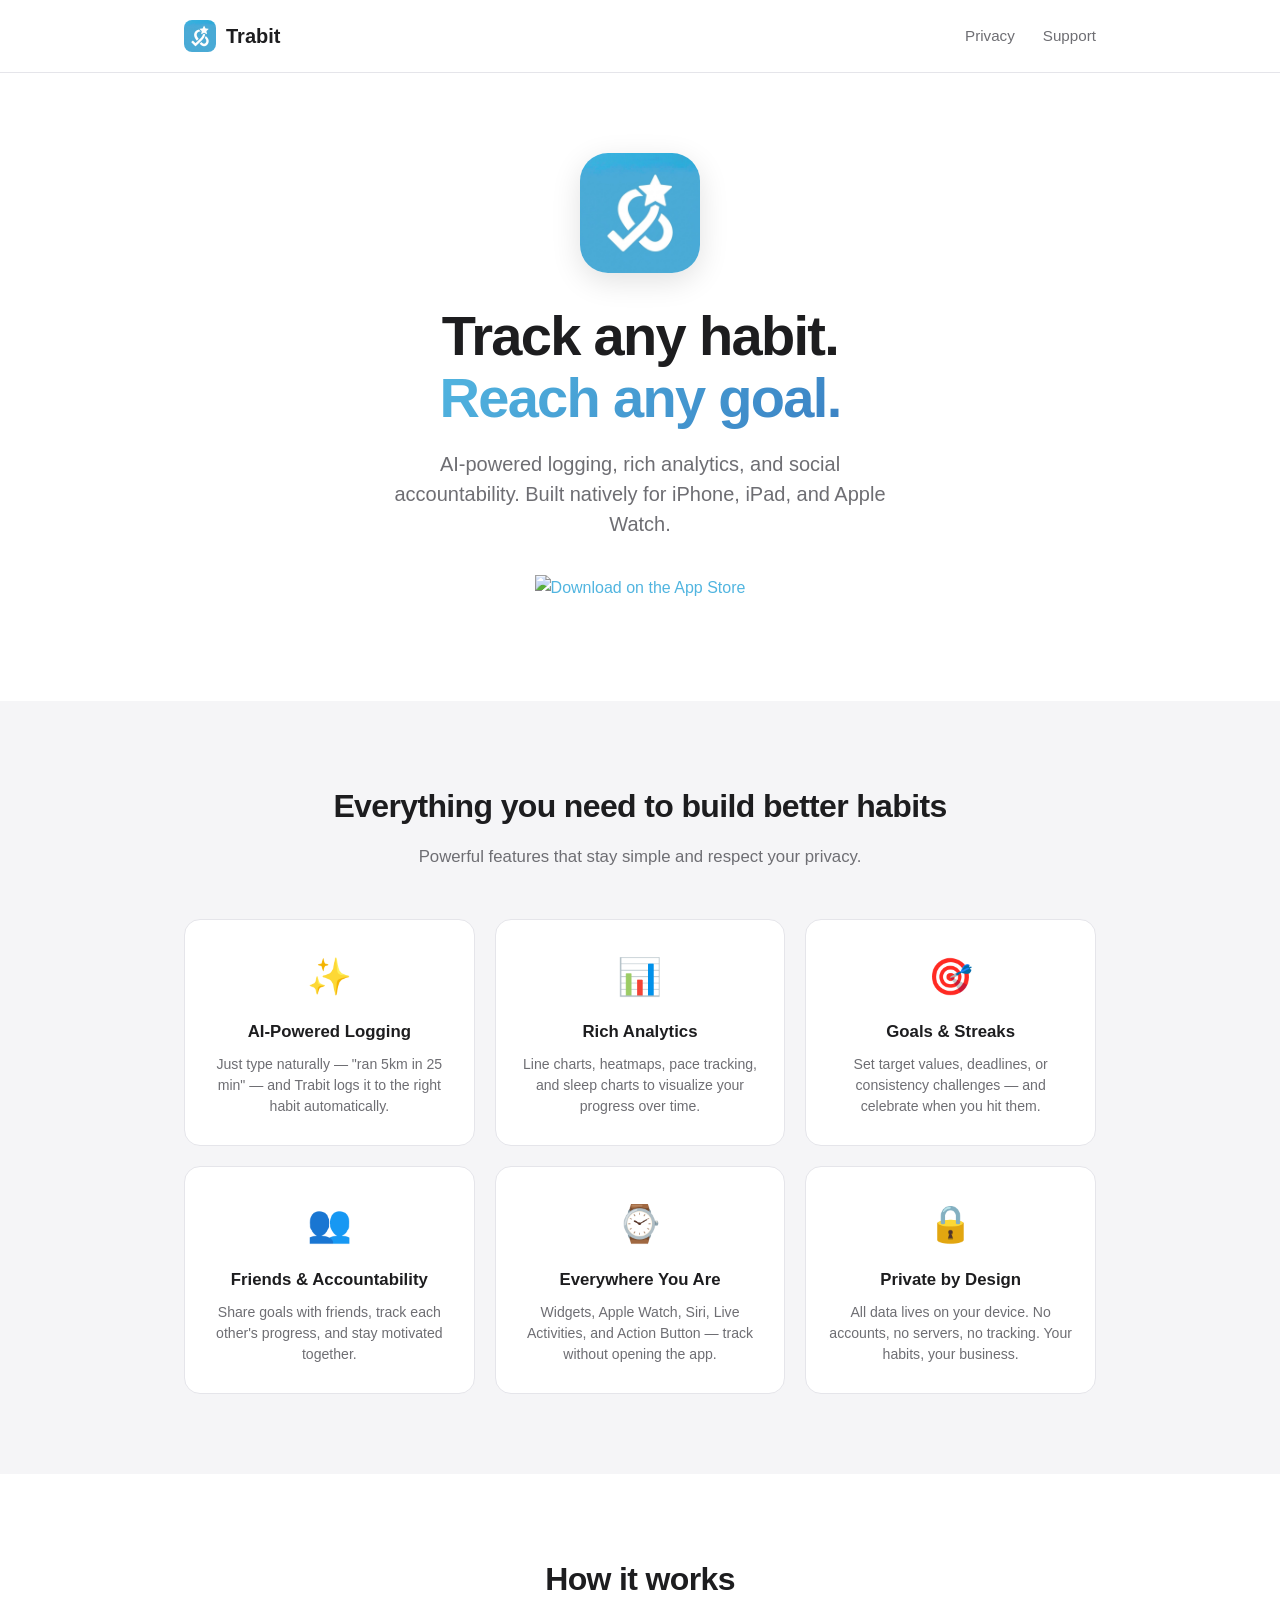
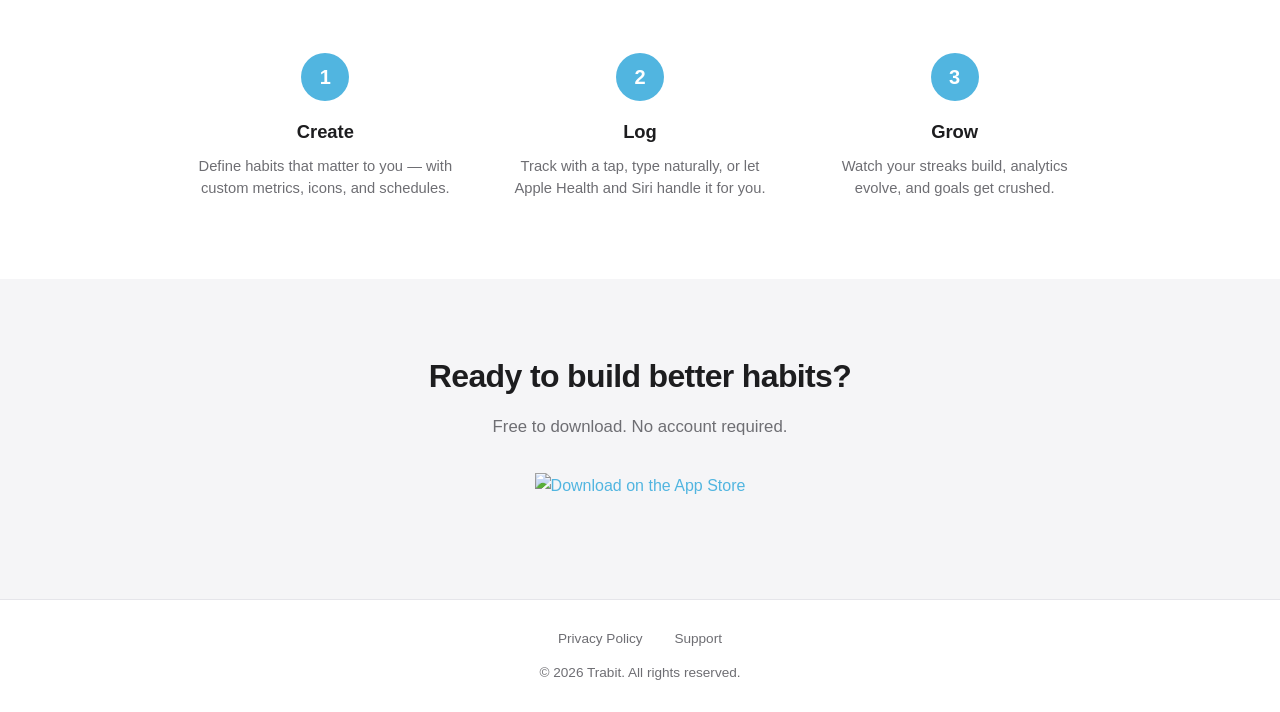
==== index.html @ 994a60b4 "finishing touches" ====
<!DOCTYPE html>
<html lang="en">
<head>
    <meta charset="UTF-8">
    <meta name="viewport" content="width=device-width, initial-scale=1.0">
    <title>Trabit — Track Any Habit. Reach Any Goal.</title>
    <meta name="description" content="Trabit is a privacy-first habit tracker for iOS. AI-powered logging, rich analytics, goals, and social accountability — all with your data under your control.">
    <link rel="apple-touch-icon" sizes="180x180" href="logos/apple-touch-icon.png">
    <link rel="icon" type="image/png" sizes="32x32" href="logos/favicon-32x32.png">
    <link rel="icon" type="image/png" sizes="16x16" href="logos/favicon-16x16.png">
    <!-- Open Graph -->
    <meta property="og:title" content="Trabit — Track Any Habit. Reach Any Goal.">
    <meta property="og:description" content="Trabit is a privacy-first habit tracker for iOS. AI-powered logging, rich analytics, goals, and social accountability — all with your data under your control.">
    <meta property="og:image" content="https://trabit.app/logos/Trabit_App_Icon.jpg">
    <meta property="og:url" content="https://trabit.app">
    <meta property="og:type" content="website">
    <!-- Twitter Card -->
    <meta name="twitter:card" content="summary">
    <meta name="twitter:title" content="Trabit — Track Any Habit. Reach Any Goal.">
    <meta name="twitter:description" content="Trabit is a privacy-first habit tracker for iOS. AI-powered logging, rich analytics, goals, and social accountability — all with your data under your control.">
    <meta name="twitter:image" content="https://trabit.app/logos/Trabit_App_Icon.jpg">
    <link rel="stylesheet" href="styles.css">
</head>
<body>

    <nav class="nav">
        <div class="container">
            <a href="index.html" class="nav-brand">
                <img src="logos/Trabit_App_Icon.jpg" alt="Trabit" class="nav-logo">
                Trabit
            </a>
            <div class="nav-links">
                <a href="privacy.html">Privacy</a>
                <a href="support.html">Support</a>
            </div>
        </div>
    </nav>

    <section class="hero">
        <div class="container">
            <img src="logos/Trabit_App_Icon.jpg" alt="Trabit App Icon" class="hero-logo">
            <h1>Track any habit.<br><span>Reach any goal.</span></h1>
            <p class="tagline">AI-powered logging, rich analytics, and social accountability. Built natively for iPhone, iPad, and Apple Watch.</p>
            <!-- Replace # with your App Store URL when available -->
            <a href="#" class="app-store-badge">
                <img src="https://developer.apple.com/assets/elements/badges/download-on-the-app-store.svg" alt="Download on the App Store">
            </a>
        </div>
    </section>

    <section class="features">
        <div class="container">
            <h2 class="section-title">Everything you need to build better habits</h2>
            <p class="section-subtitle">Powerful features that stay simple and respect your privacy.</p>
            <div class="features-grid">
                <div class="feature-card">
                    <div class="feature-icon">✨</div>
                    <h3>AI-Powered Logging</h3>
                    <p>Just type naturally — "ran 5km in 25 min" — and Trabit logs it to the right habit automatically.</p>
                </div>
                <div class="feature-card">
                    <div class="feature-icon">📊</div>
                    <h3>Rich Analytics</h3>
                    <p>Line charts, heatmaps, pace tracking, and sleep charts to visualize your progress over time.</p>
                </div>
                <div class="feature-card">
                    <div class="feature-icon">🎯</div>
                    <h3>Goals & Streaks</h3>
                    <p>Set target values, deadlines, or consistency challenges — and celebrate when you hit them.</p>
                </div>
                <div class="feature-card">
                    <div class="feature-icon">👥</div>
                    <h3>Friends & Accountability</h3>
                    <p>Share goals with friends, track each other's progress, and stay motivated together.</p>
                </div>
                <div class="feature-card">
                    <div class="feature-icon">⌚</div>
                    <h3>Everywhere You Are</h3>
                    <p>Widgets, Apple Watch, Siri, Live Activities, and Action Button — track without opening the app.</p>
                </div>
                <div class="feature-card">
                    <div class="feature-icon">🔒</div>
                    <h3>Private by Design</h3>
                    <p>All data lives on your device. No accounts, no servers, no tracking. Your habits, your business.</p>
                </div>
            </div>
        </div>
    </section>

    <section class="how-it-works">
        <div class="container">
            <h2 class="section-title">How it works</h2>
            <div class="steps-grid">
                <div class="step">
                    <div class="step-number">1</div>
                    <h3>Create</h3>
                    <p>Define habits that matter to you — with custom metrics, icons, and schedules.</p>
                </div>
                <div class="step">
                    <div class="step-number">2</div>
                    <h3>Log</h3>
                    <p>Track with a tap, type naturally, or let Apple Health and Siri handle it for you.</p>
                </div>
                <div class="step">
                    <div class="step-number">3</div>
                    <h3>Grow</h3>
                    <p>Watch your streaks build, analytics evolve, and goals get crushed.</p>
                </div>
            </div>
        </div>
    </section>

    <section class="cta">
        <div class="container">
            <h2>Ready to build better habits?</h2>
            <p>Free to download. No account required.</p>
            <!-- Replace # with your App Store URL when available -->
            <a href="#" class="app-store-badge">
                <img src="https://developer.apple.com/assets/elements/badges/download-on-the-app-store.svg" alt="Download on the App Store">
            </a>
        </div>
    </section>

    <footer class="footer">
        <div class="container">
            <div class="footer-links">
                <a href="privacy.html">Privacy Policy</a>
                <a href="support.html">Support</a>
            </div>
            <p>&copy; 2026 Trabit. All rights reserved.</p>
        </div>
    </footer>

</body>
</html>
---- styles.css ----
/* ── Reset & Base ── */
*, *::before, *::after {
    margin: 0;
    padding: 0;
    box-sizing: border-box;
}

:root {
    --accent: #51B5E0;
    --accent-dark: #3A9AC5;
    --accent-light: rgba(81, 181, 224, 0.1);
    --text: #1d1d1f;
    --text-secondary: #6e6e73;
    --bg: #ffffff;
    --bg-secondary: #f5f5f7;
    --border: #e5e5ea;
    --radius: 16px;
}

html {
    scroll-behavior: smooth;
}

body {
    font-family: -apple-system, BlinkMacSystemFont, "SF Pro Display", "Segoe UI", Roboto, Helvetica, Arial, sans-serif;
    color: var(--text);
    background: var(--bg);
    line-height: 1.6;
    -webkit-font-smoothing: antialiased;
}

a {
    color: var(--accent);
    text-decoration: none;
    transition: color 0.2s;
}

a:hover {
    color: var(--accent-dark);
}

img {
    max-width: 100%;
    display: block;
}

/* ── Layout ── */
.container {
    max-width: 960px;
    margin: 0 auto;
    padding: 0 24px;
}

/* ── Navigation ── */
.nav {
    padding: 16px 0;
    border-bottom: 1px solid var(--border);
    position: sticky;
    top: 0;
    background: rgba(255, 255, 255, 0.92);
    backdrop-filter: blur(12px);
    -webkit-backdrop-filter: blur(12px);
    z-index: 100;
}

.nav .container {
    display: flex;
    justify-content: space-between;
    align-items: center;
}

.nav-brand {
    font-size: 1.25rem;
    font-weight: 700;
    color: var(--text);
    display: flex;
    align-items: center;
    gap: 10px;
}

.nav-logo {
    width: 32px;
    height: 32px;
    border-radius: 8px;
}

.nav-links {
    display: flex;
    align-items: center;
    gap: 28px;
}

.nav-links a {
    font-size: 0.95rem;
    color: var(--text-secondary);
    padding: 8px 0;
}

.nav-links a:hover {
    color: var(--accent);
}

/* ── Hero Section ── */
.hero {
    text-align: center;
    padding: 80px 0 72px;
}

.hero-logo {
    width: 120px;
    height: 120px;
    border-radius: 28px;
    margin: 0 auto 32px;
    box-shadow: 0 8px 30px rgba(0, 0, 0, 0.12);
}

.hero h1 {
    font-size: 3.5rem;
    font-weight: 800;
    letter-spacing: -0.03em;
    line-height: 1.1;
    color: var(--text);
    margin-bottom: 20px;
}

.hero h1 span {
    background: linear-gradient(135deg, #51B5E0, #3B82C4);
    -webkit-background-clip: text;
    -webkit-text-fill-color: transparent;
    background-clip: text;
}

.hero .tagline {
    font-size: 1.25rem;
    color: var(--text-secondary);
    max-width: 520px;
    margin: 0 auto 36px;
    line-height: 1.5;
}

.app-store-badge {
    display: inline-block;
    transition: opacity 0.2s;
}

.app-store-badge:hover {
    opacity: 0.8;
}

.app-store-badge img {
    height: 54px;
    display: inline-block;
}

/* ── Features Section ── */
.features {
    padding: 80px 0;
    background: var(--bg-secondary);
}

.section-title {
    text-align: center;
    font-size: 2rem;
    font-weight: 700;
    margin-bottom: 12px;
    letter-spacing: -0.02em;
}

.section-subtitle {
    text-align: center;
    color: var(--text-secondary);
    font-size: 1.05rem;
    margin-bottom: 48px;
    max-width: 520px;
    margin-left: auto;
    margin-right: auto;
}

.features-grid {
    display: grid;
    grid-template-columns: repeat(3, 1fr);
    gap: 20px;
}

.feature-card {
    background: var(--bg);
    border-radius: var(--radius);
    padding: 28px 22px;
    text-align: center;
    border: 1px solid var(--border);
    transition: transform 0.2s, box-shadow 0.2s;
}

.feature-card:hover {
    transform: translateY(-2px);
    box-shadow: 0 4px 20px rgba(0, 0, 0, 0.06);
}

.feature-icon {
    font-size: 2.25rem;
    margin-bottom: 14px;
}

.feature-card h3 {
    font-size: 1.05rem;
    font-weight: 600;
    margin-bottom: 8px;
}

.feature-card p {
    font-size: 0.88rem;
    color: var(--text-secondary);
    line-height: 1.5;
}

/* ── How It Works Section ── */
.how-it-works {
    padding: 80px 0;
}

.steps-grid {
    display: grid;
    grid-template-columns: repeat(3, 1fr);
    gap: 32px;
    margin-top: 48px;
}

.step {
    text-align: center;
}

.step-number {
    width: 48px;
    height: 48px;
    border-radius: 50%;
    background: var(--accent);
    color: #fff;
    font-size: 1.25rem;
    font-weight: 700;
    display: inline-flex;
    align-items: center;
    justify-content: center;
    margin-bottom: 16px;
}

.step h3 {
    font-size: 1.15rem;
    font-weight: 600;
    margin-bottom: 8px;
}

.step p {
    font-size: 0.92rem;
    color: var(--text-secondary);
    line-height: 1.5;
    max-width: 260px;
    margin: 0 auto;
}

/* ── CTA Section ── */
.cta {
    padding: 72px 0;
    background: var(--bg-secondary);
    text-align: center;
}

.cta h2 {
    font-size: 2rem;
    font-weight: 700;
    margin-bottom: 12px;
    letter-spacing: -0.02em;
}

.cta p {
    color: var(--text-secondary);
    font-size: 1.05rem;
    margin-bottom: 32px;
}

/* ── Content Pages (Privacy, Support) ── */
.page-content {
    padding: 60px 0 80px;
}

.page-content h1 {
    font-size: 2.25rem;
    font-weight: 700;
    margin-bottom: 8px;
    letter-spacing: -0.02em;
}

.page-content .subtitle {
    color: var(--text-secondary);
    margin-bottom: 40px;
    font-size: 0.95rem;
}

.page-content h2 {
    font-size: 1.35rem;
    font-weight: 600;
    margin-top: 36px;
    margin-bottom: 12px;
    color: var(--text);
}

.page-content h3 {
    font-size: 1.1rem;
    font-weight: 600;
    margin-top: 24px;
    margin-bottom: 8px;
    color: var(--text);
}

.page-content p,
.page-content li {
    color: var(--text-secondary);
    line-height: 1.75;
    margin-bottom: 12px;
}

.page-content ul {
    padding-left: 20px;
    margin-bottom: 12px;
}

.page-content li {
    margin-bottom: 8px;
}

.back-link {
    display: inline-block;
    margin-top: 40px;
    font-weight: 500;
}

/* ── Support Page ── */
.support-options {
    display: grid;
    grid-template-columns: repeat(auto-fit, minmax(220px, 1fr));
    gap: 20px;
    margin-top: 32px;
}

.support-card {
    background: var(--bg-secondary);
    border: 1px solid var(--border);
    border-radius: var(--radius);
    padding: 28px 22px;
    text-align: center;
}

.support-card .icon {
    font-size: 2rem;
    margin-bottom: 12px;
}

.support-card h3 {
    font-size: 1.05rem;
    font-weight: 600;
    margin-bottom: 8px;
}

.support-card p {
    font-size: 0.9rem;
    color: var(--text-secondary);
    margin-bottom: 0;
}

/* ── FAQ (details/summary) ── */
.faq-section {
    margin-top: 48px;
}

.faq-section h2 {
    margin-bottom: 20px;
}

.faq-item {
    border-bottom: 1px solid var(--border);
}

.faq-item summary {
    padding: 18px 0;
    font-size: 1rem;
    font-weight: 600;
    color: var(--text);
    cursor: pointer;
    list-style: none;
    display: flex;
    justify-content: space-between;
    align-items: center;
}

.faq-item summary::-webkit-details-marker {
    display: none;
}

.faq-item summary::after {
    content: "+";
    font-size: 1.25rem;
    font-weight: 400;
    color: var(--text-secondary);
    transition: transform 0.2s;
    flex-shrink: 0;
    margin-left: 16px;
}

.faq-item[open] summary::after {
    content: "\2212";
}

.faq-item p {
    padding: 0 0 18px;
    color: var(--text-secondary);
    line-height: 1.7;
    font-size: 0.95rem;
    margin-bottom: 0;
}

/* ── Footer ── */
.footer {
    padding: 28px 0;
    border-top: 1px solid var(--border);
    text-align: center;
    font-size: 0.85rem;
    color: var(--text-secondary);
}

.footer-links {
    margin-bottom: 12px;
}

.footer-links a {
    color: var(--text-secondary);
    margin: 0 14px;
}

.footer-links a:hover {
    color: var(--accent);
}

/* ── Responsive: Tablet ── */
@media (max-width: 768px) {
    .hero {
        padding: 60px 0 56px;
    }

    .hero h1 {
        font-size: 2.75rem;
    }

    .features-grid {
        grid-template-columns: repeat(2, 1fr);
    }

    .steps-grid {
        grid-template-columns: repeat(3, 1fr);
        gap: 20px;
    }
}

/* ── Responsive: Mobile ── */
@media (max-width: 560px) {
    .hero {
        padding: 48px 0 40px;
    }

    .hero-logo {
        width: 96px;
        height: 96px;
        border-radius: 22px;
        margin-bottom: 24px;
    }

    .hero h1 {
        font-size: 2.2rem;
    }

    .hero .tagline {
        font-size: 1.05rem;
    }

    .features,
    .how-it-works,
    .cta {
        padding: 56px 0;
    }

    .section-title {
        font-size: 1.6rem;
    }

    .features-grid {
        grid-template-columns: 1fr;
        gap: 14px;
    }

    .feature-card {
        padding: 22px 18px;
    }

    .steps-grid {
        grid-template-columns: 1fr;
        gap: 28px;
    }

    .nav .container {
        flex-direction: row;
    }

    .nav-links {
        gap: 16px;
    }

    .nav-links a {
        font-size: 0.88rem;
    }

    .support-options {
        grid-template-columns: 1fr;
    }

    .page-content h1 {
        font-size: 1.8rem;
    }
}
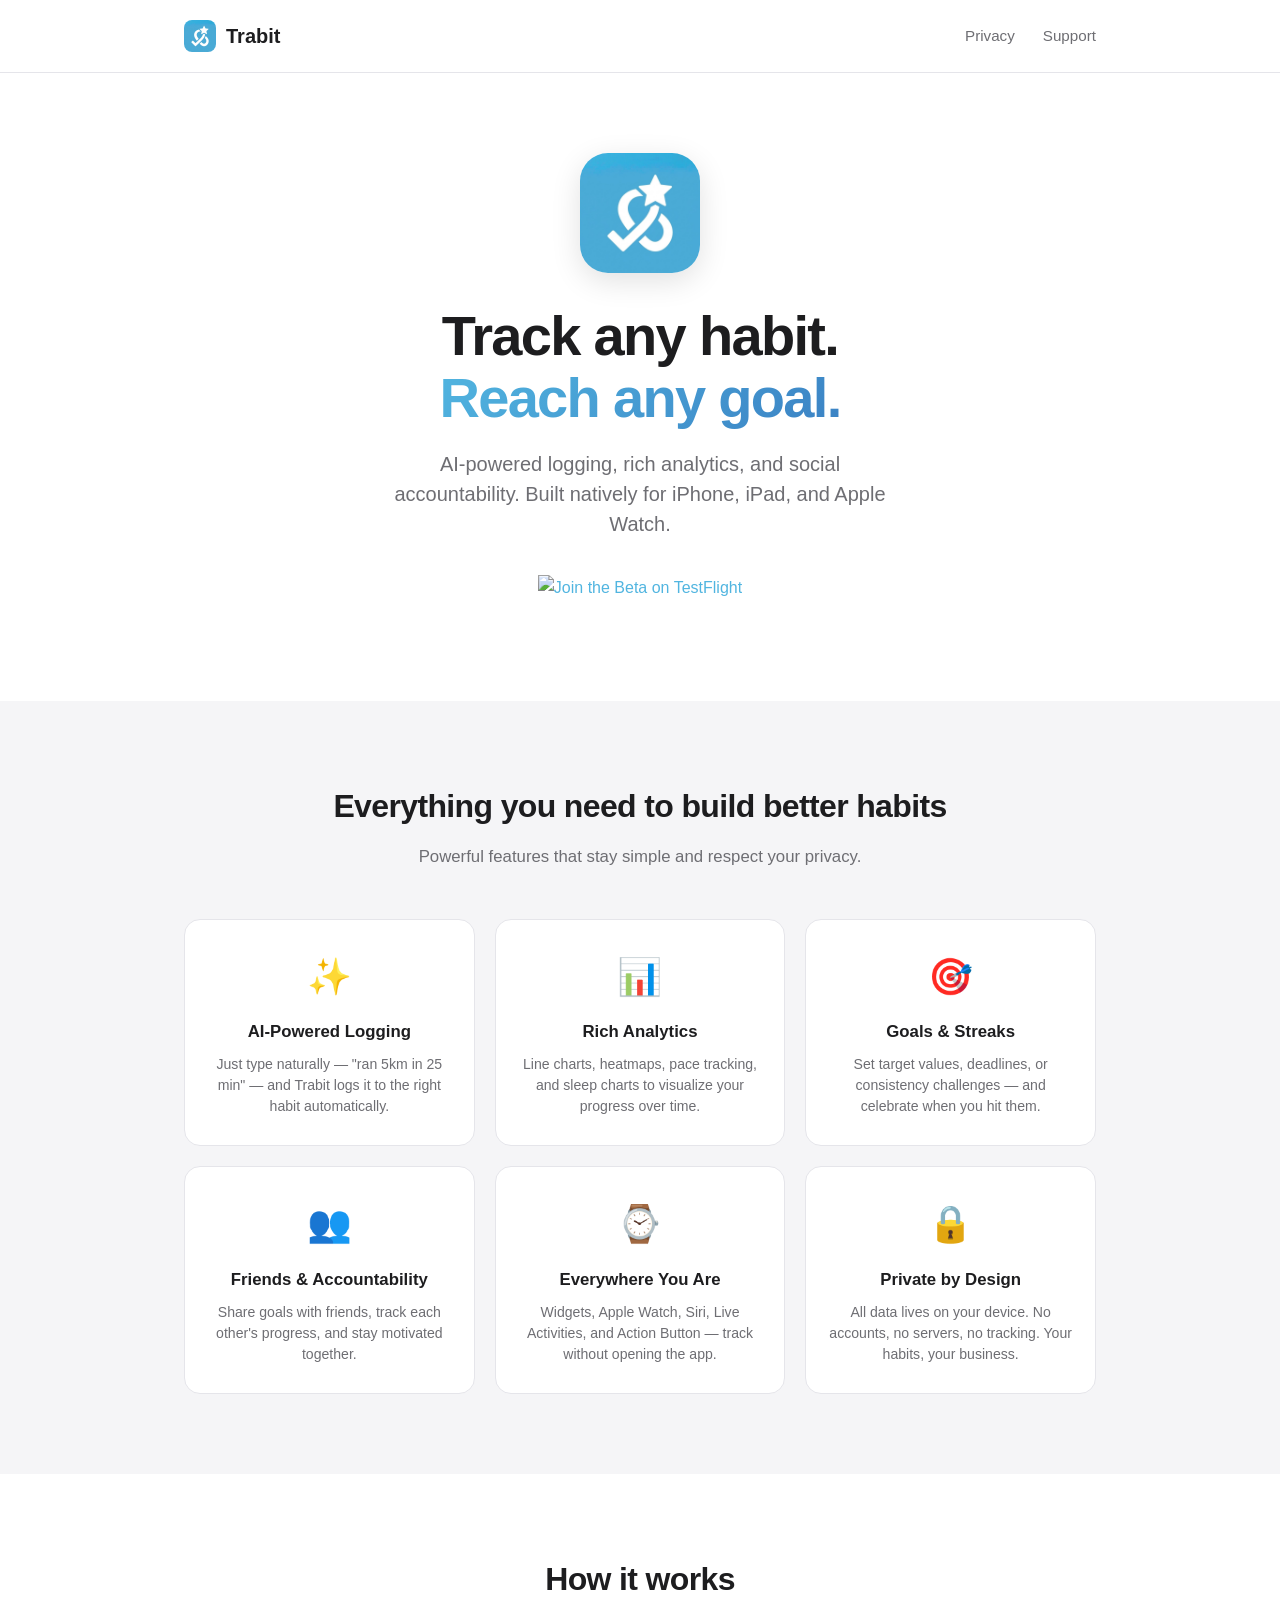
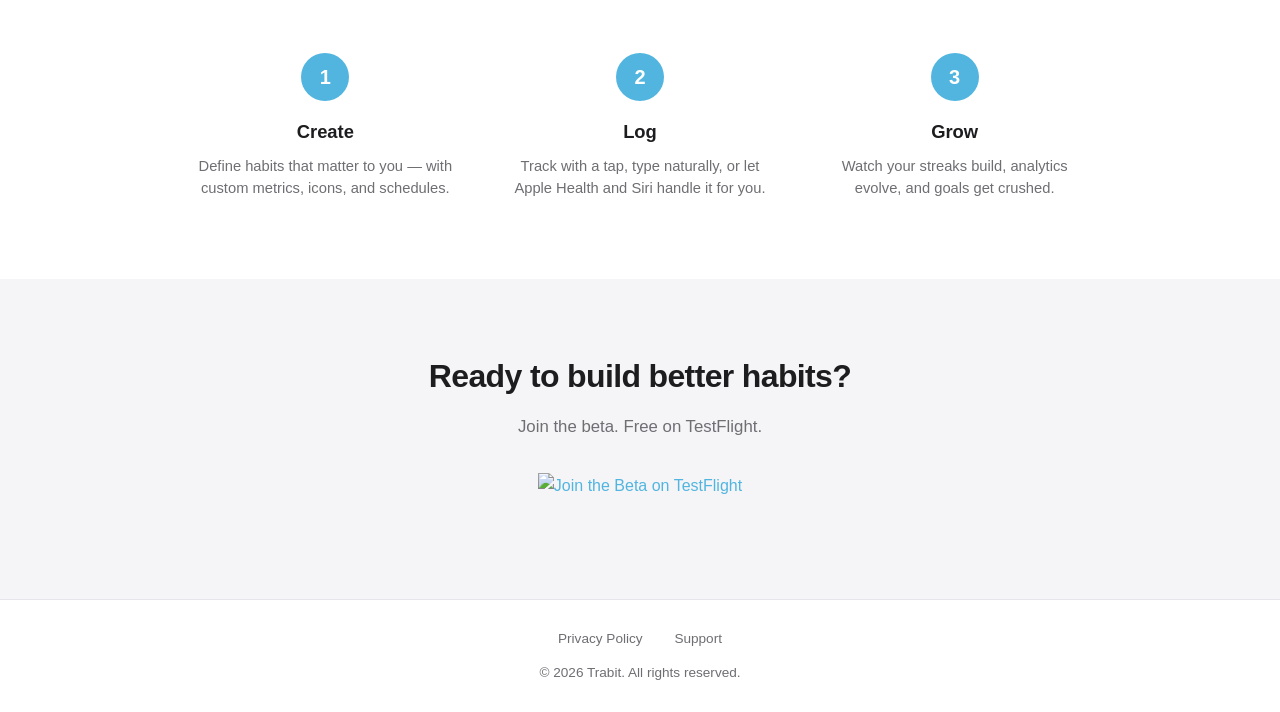
==== commit e144f26f: "try the beta" ====
--- a/index.html
+++ b/index.html
@@ -5,9 +5,9 @@
     <meta name="viewport" content="width=device-width, initial-scale=1.0">
     <title>Trabit — Track Any Habit. Reach Any Goal.</title>
     <meta name="description" content="Trabit is a privacy-first habit tracker for iOS. AI-powered logging, rich analytics, goals, and social accountability — all with your data under your control.">
-    <link rel="apple-touch-icon" sizes="180x180" href="logos/apple-touch-icon.png">
-    <link rel="icon" type="image/png" sizes="32x32" href="logos/favicon-32x32.png">
-    <link rel="icon" type="image/png" sizes="16x16" href="logos/favicon-16x16.png">
+    <link rel="apple-touch-icon" sizes="180x180" href="/logos/apple-touch-icon.png?v=2">
+    <link rel="icon" type="image/png" sizes="32x32" href="/logos/favicon-32x32.png?v=2">
+    <link rel="icon" type="image/png" sizes="16x16" href="/logos/favicon-16x16.png?v=2">
     <!-- Open Graph -->
     <meta property="og:title" content="Trabit — Track Any Habit. Reach Any Goal.">
     <meta property="og:description" content="Trabit is a privacy-first habit tracker for iOS. AI-powered logging, rich analytics, goals, and social accountability — all with your data under your control.">
@@ -41,9 +41,8 @@
             <img src="logos/Trabit_App_Icon.jpg" alt="Trabit App Icon" class="hero-logo">
             <h1>Track any habit.<br><span>Reach any goal.</span></h1>
             <p class="tagline">AI-powered logging, rich analytics, and social accountability. Built natively for iPhone, iPad, and Apple Watch.</p>
-            <!-- Replace # with your App Store URL when available -->
-            <a href="#" class="app-store-badge">
-                <img src="https://developer.apple.com/assets/elements/badges/download-on-the-app-store.svg" alt="Download on the App Store">
+            <a href="https://testflight.apple.com/join/5uVBSwkq" class="app-store-badge">
+                <img src="https://developer.apple.com/assets/elements/badges/download-on-the-app-store.svg" alt="Join the Beta on TestFlight">
             </a>
         </div>
     </section>
@@ -113,10 +112,9 @@
     <section class="cta">
         <div class="container">
             <h2>Ready to build better habits?</h2>
-            <p>Free to download. No account required.</p>
-            <!-- Replace # with your App Store URL when available -->
-            <a href="#" class="app-store-badge">
-                <img src="https://developer.apple.com/assets/elements/badges/download-on-the-app-store.svg" alt="Download on the App Store">
+            <p>Join the beta. Free on TestFlight.</p>
+            <a href="https://testflight.apple.com/join/5uVBSwkq" class="app-store-badge">
+                <img src="https://developer.apple.com/assets/elements/badges/download-on-the-app-store.svg" alt="Join the Beta on TestFlight">
             </a>
         </div>
     </section>
@@ -131,5 +129,6 @@
         </div>
     </footer>
 
+    <script data-goatcounter="https://trabit.goatcounter.com/count" async src="//gc.zgo.at/count.js"></script>
 </body>
 </html>
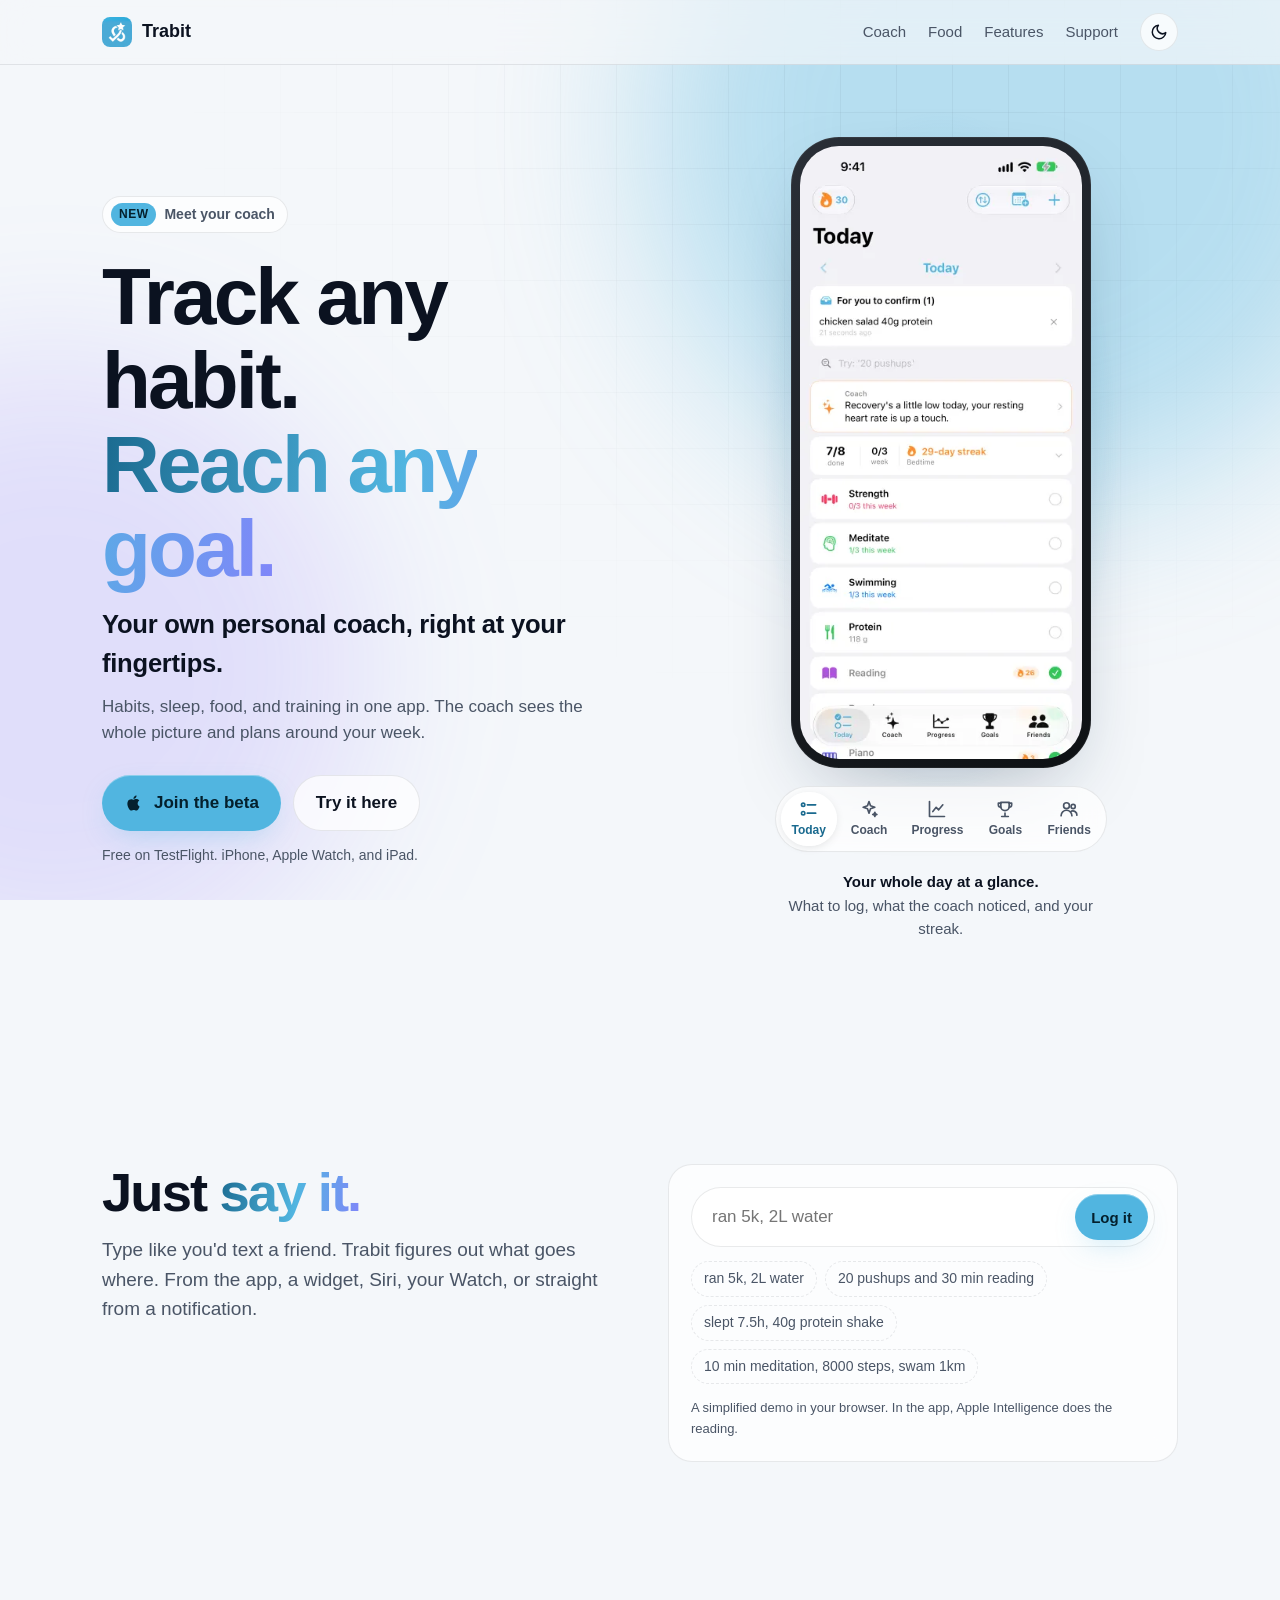
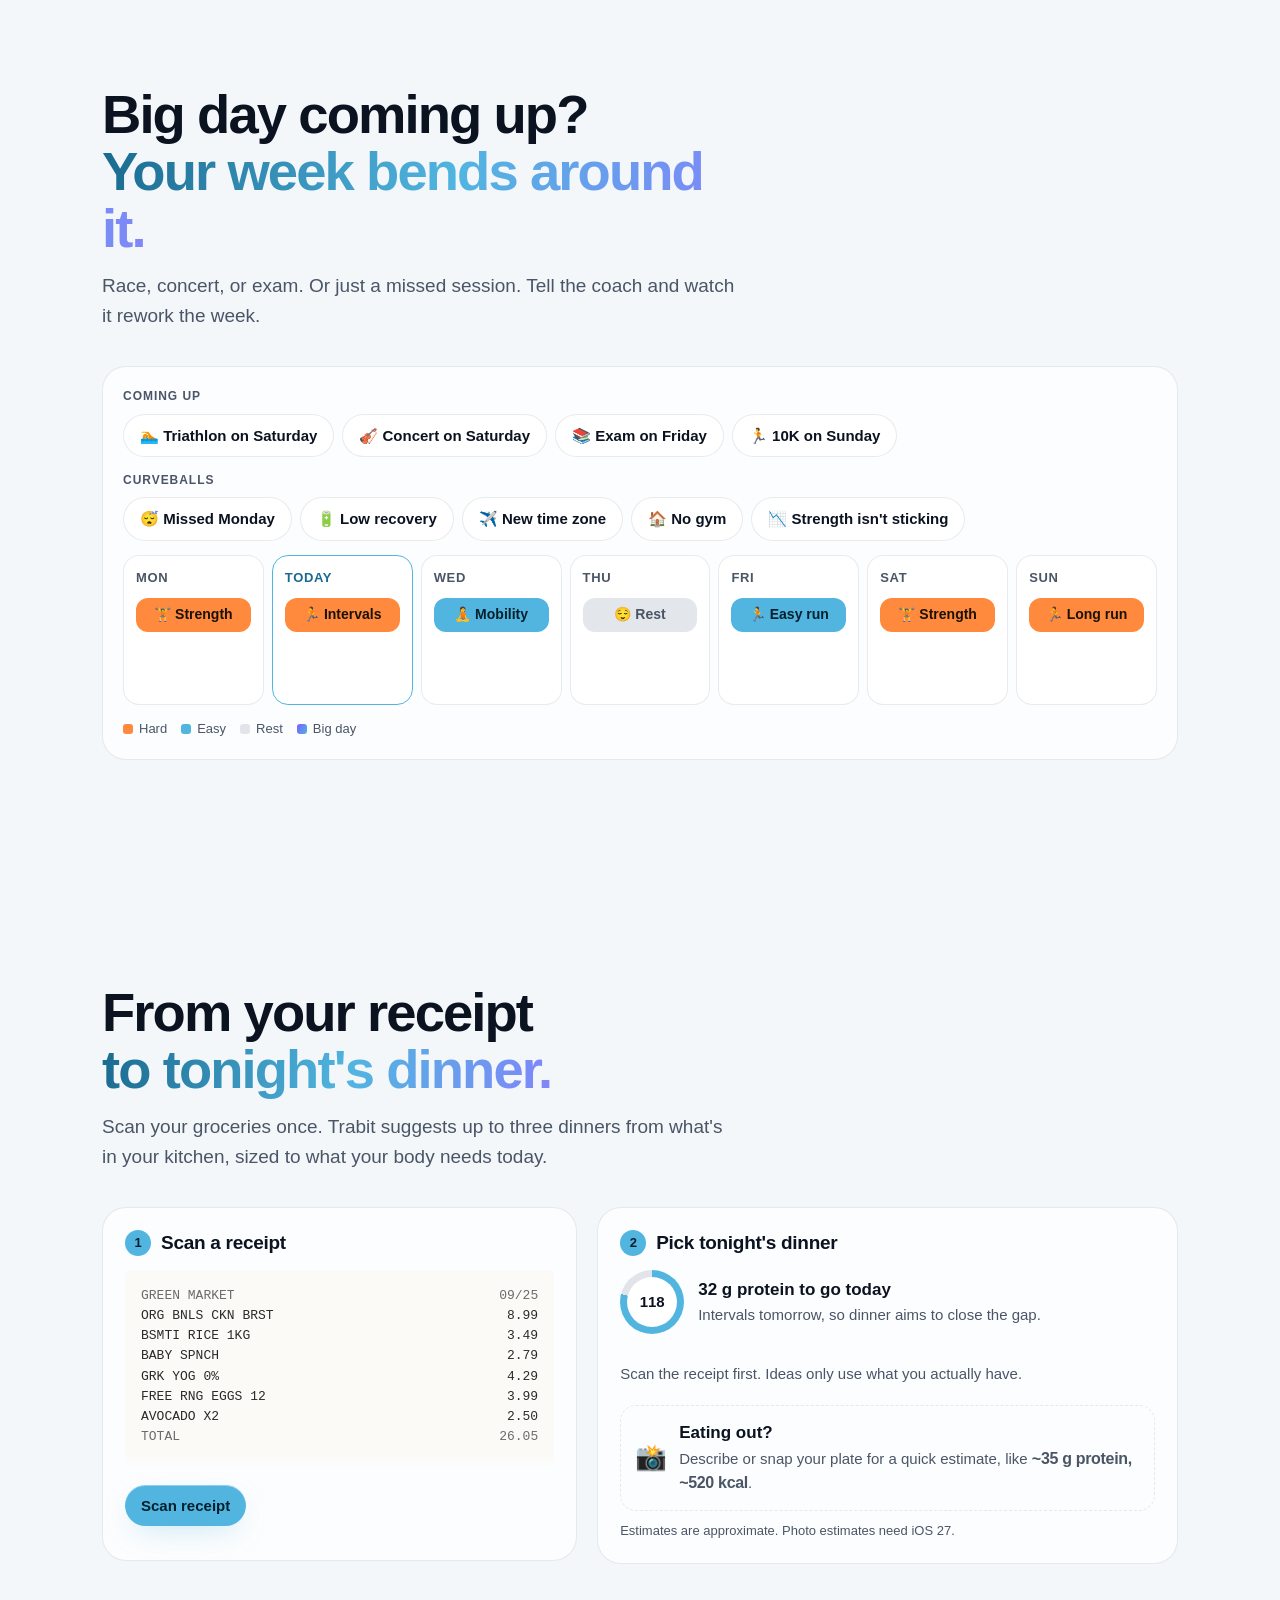
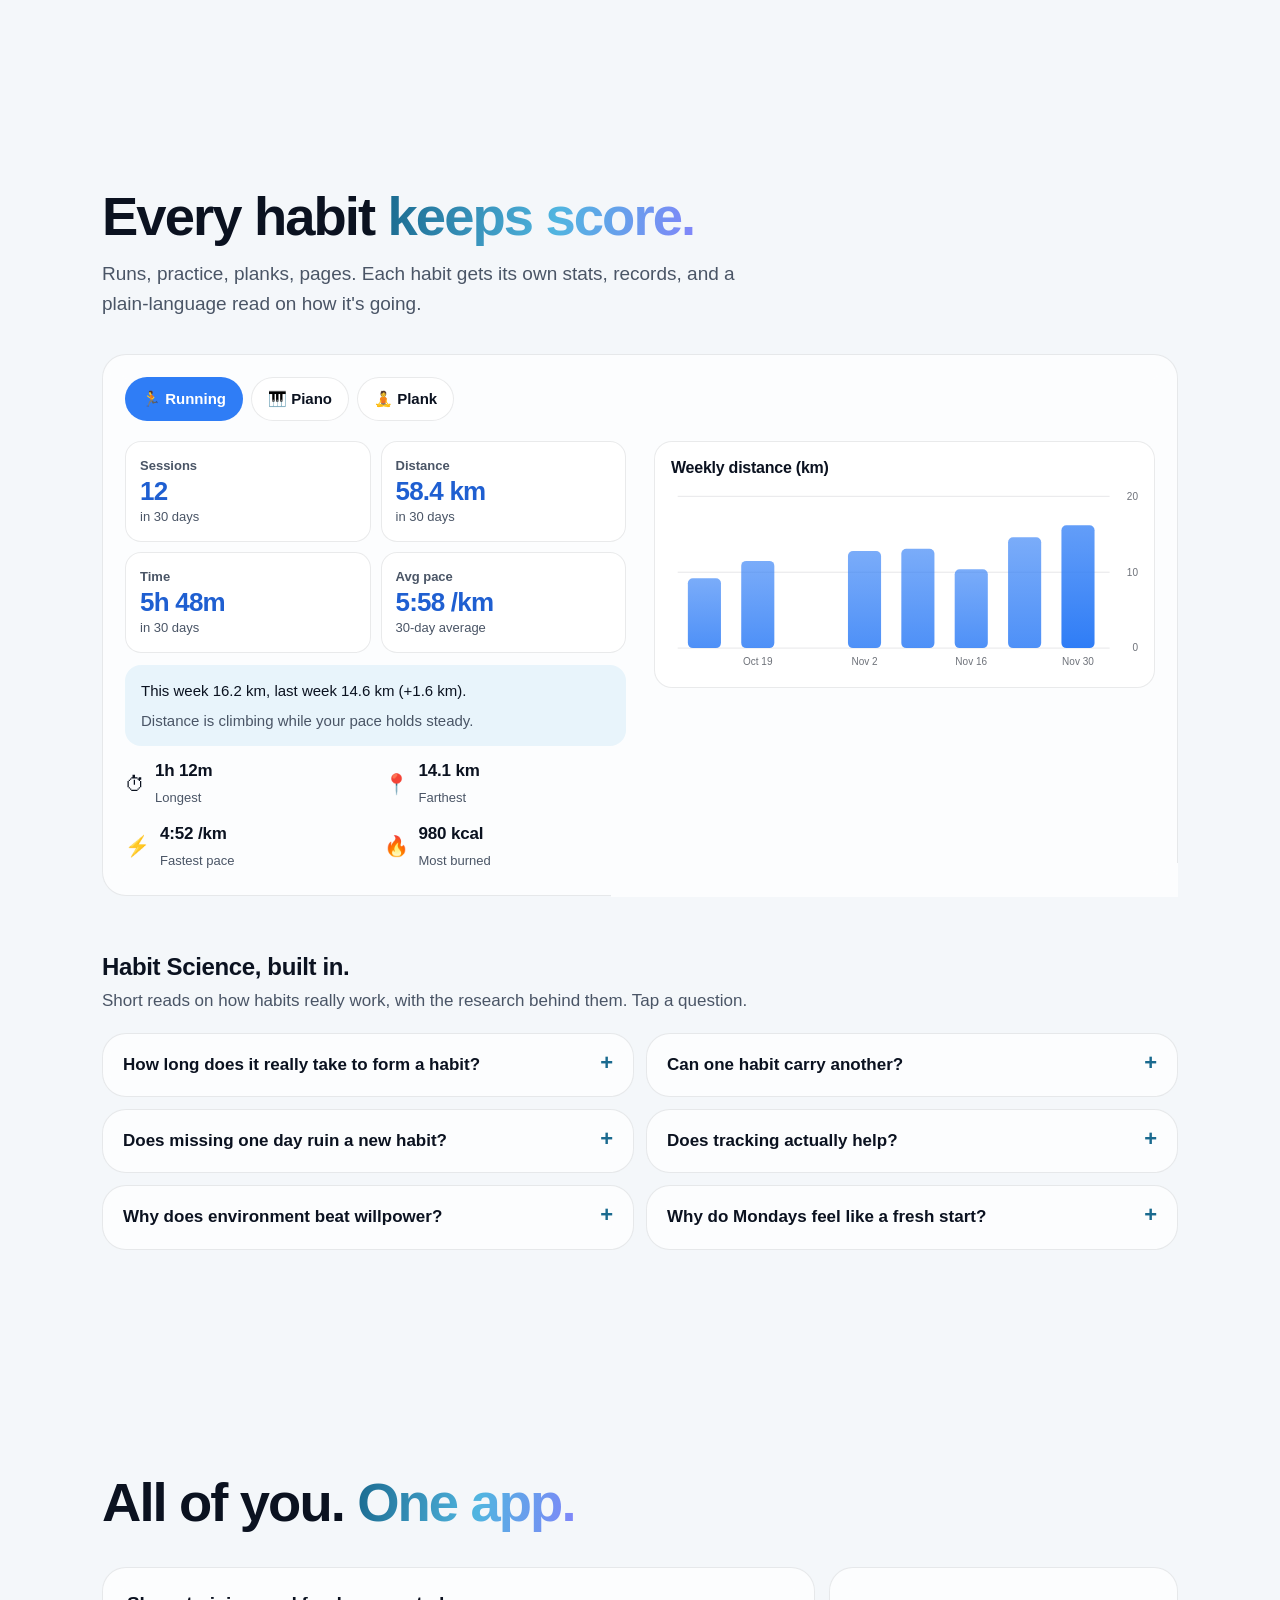
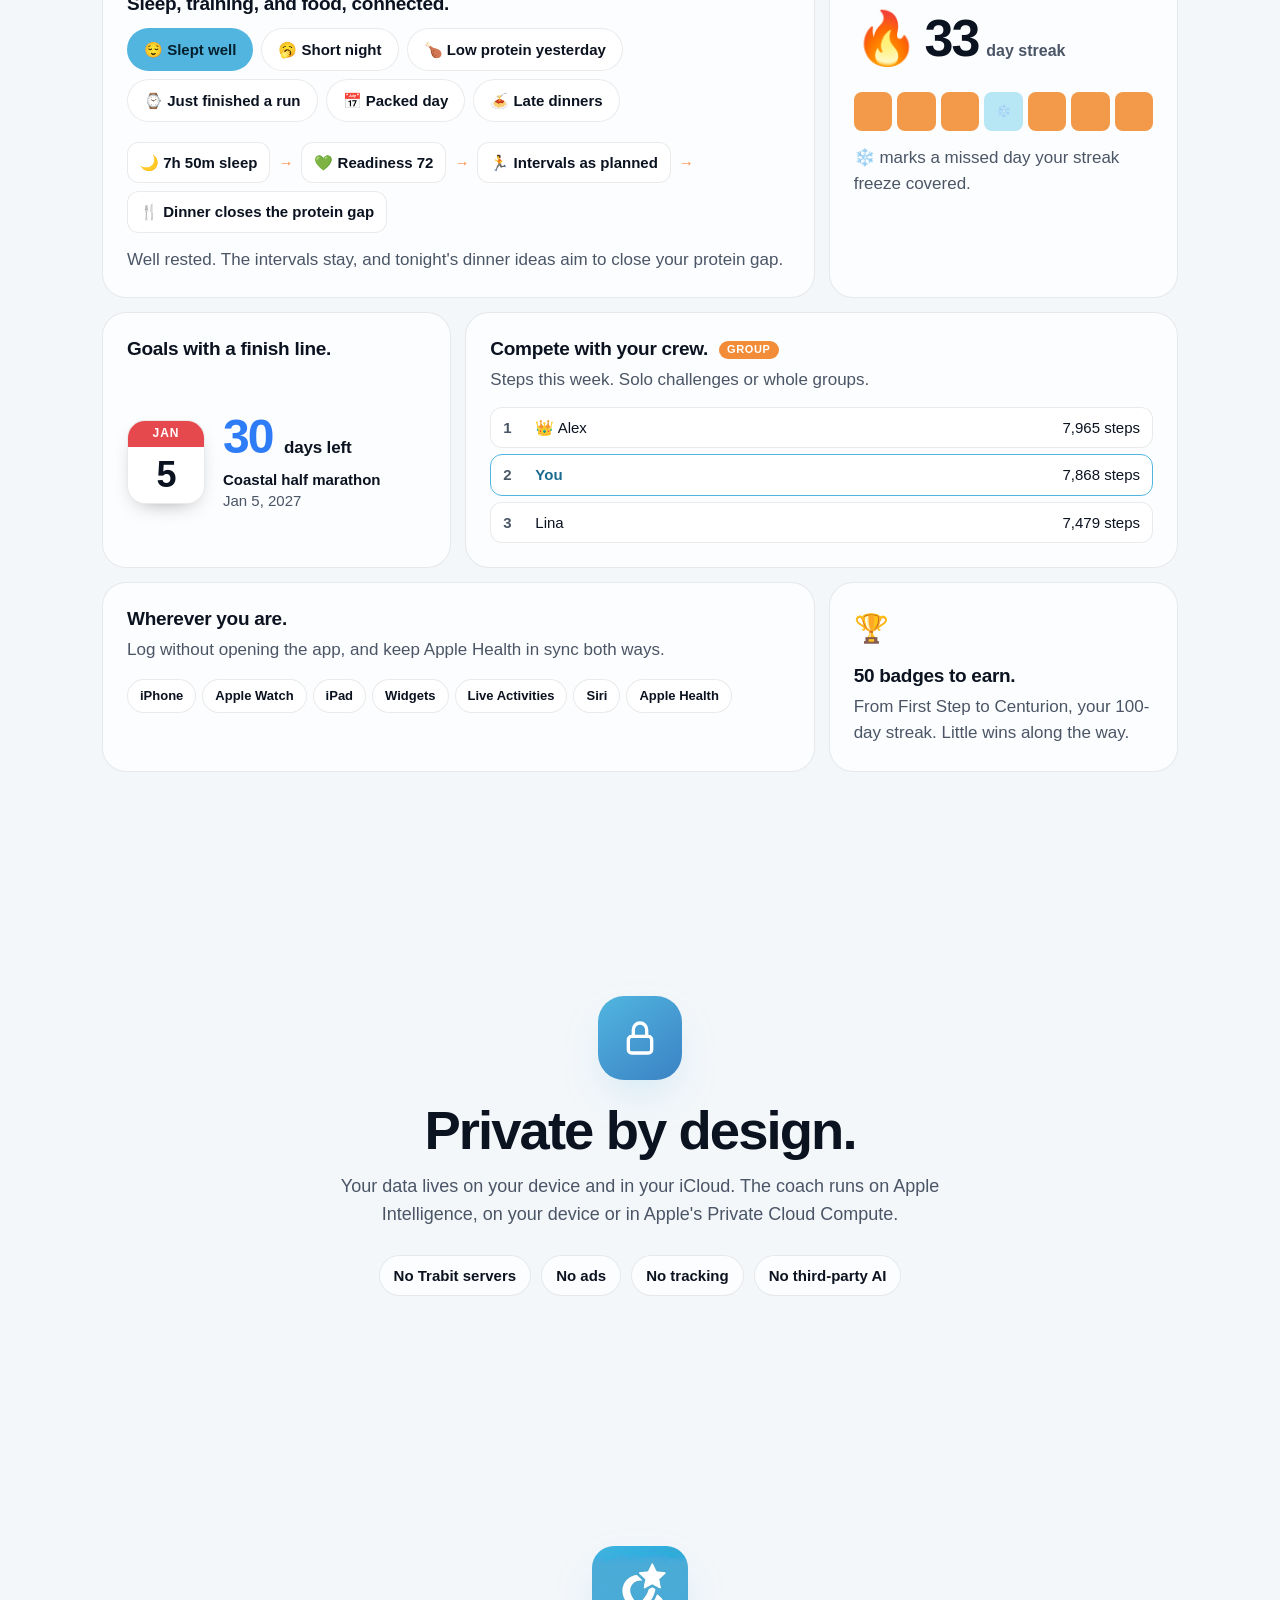
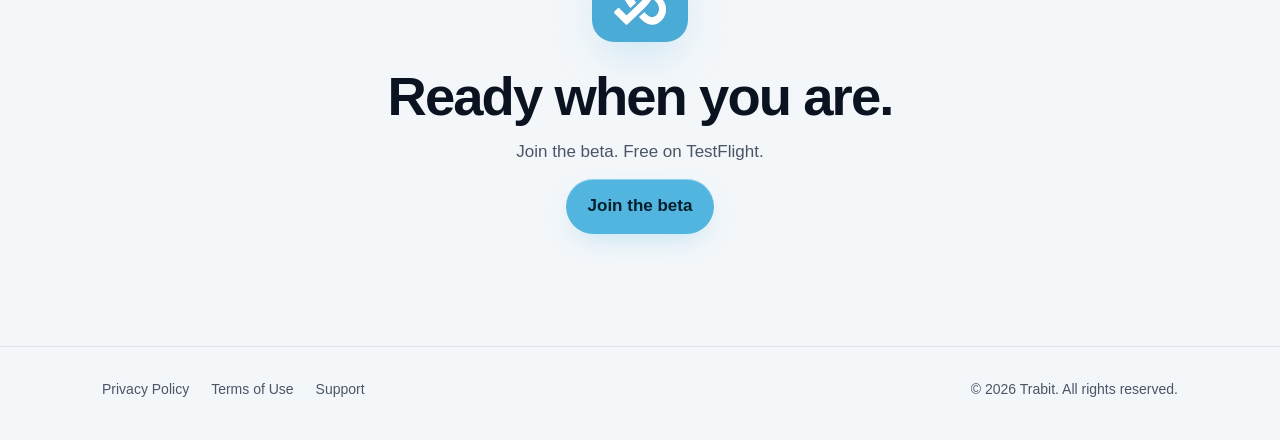
==== commit 8e169d96: "full redesign" ====
--- a/index.html
+++ b/index.html
@@ -2,133 +2,406 @@
 <html lang="en">
 <head>
     <meta charset="UTF-8">
-    <meta name="viewport" content="width=device-width, initial-scale=1.0">
-    <title>Trabit — Track Any Habit. Reach Any Goal.</title>
-    <meta name="description" content="Trabit is a privacy-first habit tracker for iOS. AI-powered logging, rich analytics, goals, and social accountability — all with your data under your control.">
-    <link rel="apple-touch-icon" sizes="180x180" href="/logos/apple-touch-icon.png?v=2">
-    <link rel="icon" type="image/png" sizes="32x32" href="/logos/favicon-32x32.png?v=2">
-    <link rel="icon" type="image/png" sizes="16x16" href="/logos/favicon-16x16.png?v=2">
-    <!-- Open Graph -->
-    <meta property="og:title" content="Trabit — Track Any Habit. Reach Any Goal.">
-    <meta property="og:description" content="Trabit is a privacy-first habit tracker for iOS. AI-powered logging, rich analytics, goals, and social accountability — all with your data under your control.">
-    <meta property="og:image" content="https://trabit.app/logos/Trabit_App_Icon.jpg">
-    <meta property="og:url" content="https://trabit.app">
+    <meta name="viewport" content="width=device-width, initial-scale=1">
+    <title>Trabit: Track any habit. Reach any goal.</title>
+    <meta name="description" content="Track any habit. Reach any goal. Trabit brings your habits, sleep, food, and training together, with a personal coach that plans around your week. For iPhone, Apple Watch, and iPad.">
+    <meta name="theme-color" content="#F4F7FA" media="(prefers-color-scheme: light)">
+    <meta name="theme-color" content="#05070A" media="(prefers-color-scheme: dark)">
+    <link rel="apple-touch-icon" sizes="180x180" href="logos/apple-touch-icon.png?v=3">
+    <link rel="icon" type="image/png" sizes="32x32" href="logos/favicon-32x32.png?v=3">
+    <link rel="icon" type="image/png" sizes="16x16" href="logos/favicon-16x16.png?v=3">
+    <link rel="canonical" href="https://trabit.app/">
     <meta property="og:type" content="website">
-    <!-- Twitter Card -->
-    <meta name="twitter:card" content="summary">
-    <meta name="twitter:title" content="Trabit — Track Any Habit. Reach Any Goal.">
-    <meta name="twitter:description" content="Trabit is a privacy-first habit tracker for iOS. AI-powered logging, rich analytics, goals, and social accountability — all with your data under your control.">
-    <meta name="twitter:image" content="https://trabit.app/logos/Trabit_App_Icon.jpg">
-    <link rel="stylesheet" href="styles.css">
+    <meta property="og:url" content="https://trabit.app/">
+    <meta property="og:site_name" content="Trabit">
+    <meta property="og:title" content="Trabit: Track any habit. Reach any goal.">
+    <meta property="og:description" content="Habits, sleep, food, and training in one app, with a personal coach that plans around your week.">
+    <meta property="og:image" content="https://trabit.app/img/og.png">
+    <meta property="og:image:width" content="1200">
+    <meta property="og:image:height" content="630">
+    <meta property="og:image:alt" content="Track any habit. Reach any goal. Trabit on iPhone.">
+    <meta name="twitter:card" content="summary_large_image">
+    <script>
+        document.documentElement.classList.add('js');
+        try { var t = localStorage.getItem('theme'); if (t) document.documentElement.dataset.theme = t; } catch (e) {}
+    </script>
+    <link rel="preload" as="image" href="img/01-today-660.webp?v=5" imagesrcset="img/01-today-360.webp?v=5 360w, img/01-today-660.webp?v=5 660w" imagesizes="(min-width: 420px) 282px, 68vw" media="(prefers-color-scheme: light)">
+    <link rel="preload" as="image" href="img/01-today-dark-660.webp?v=5" imagesrcset="img/01-today-dark-360.webp?v=5 360w, img/01-today-dark-660.webp?v=5 660w" imagesizes="(min-width: 420px) 282px, 68vw" media="(prefers-color-scheme: dark)">
+    <link rel="stylesheet" href="home.css">
 </head>
 <body>
-
-    <nav class="nav">
-        <div class="container">
-            <a href="index.html" class="nav-brand">
-                <img src="logos/Trabit_App_Icon.jpg" alt="Trabit" class="nav-logo">
-                Trabit
-            </a>
-            <div class="nav-links">
-                <a href="privacy.html">Privacy</a>
+    <a class="skip" href="#main">Skip to content</a>
+    <div class="ambient" aria-hidden="true"><div class="grid-lines"></div></div>
+
+    <header class="nav">
+        <div class="wrap">
+            <a href="./" class="brand"><img src="logos/apple-touch-icon.png" alt="" width="30" height="30">Trabit</a>
+            <nav class="nav-links" aria-label="Site">
+                <a class="hide-sm" href="#coach">Coach</a>
+                <a class="hide-sm" href="#food">Food</a>
+                <a class="hide-sm" href="#features">Features</a>
                 <a href="support.html">Support</a>
-            </div>
+                <button class="theme-toggle" type="button" data-theme-toggle aria-label="Dark mode">
+                    <svg class="i-moon" viewBox="0 0 24 24" fill="none" stroke="currentColor" stroke-width="2" stroke-linecap="round" stroke-linejoin="round" aria-hidden="true"><path d="M21 12.8A9 9 0 1 1 11.2 3a7 7 0 0 0 9.8 9.8z"/></svg>
+                    <svg class="i-sun" viewBox="0 0 24 24" fill="none" stroke="currentColor" stroke-width="2" stroke-linecap="round" aria-hidden="true"><circle cx="12" cy="12" r="4"/><path d="M12 2v2M12 20v2M4.9 4.9l1.4 1.4M17.7 17.7l1.4 1.4M2 12h2M20 12h2M4.9 19.1l1.4-1.4M17.7 6.3l1.4-1.4"/></svg>
+                </button>
+            </nav>
         </div>
-    </nav>
-
-    <section class="hero">
-        <div class="container">
-            <img src="logos/Trabit_App_Icon.jpg" alt="Trabit App Icon" class="hero-logo">
-            <h1>Track any habit.<br><span>Reach any goal.</span></h1>
-            <p class="tagline">AI-powered logging, rich analytics, and social accountability. Built natively for iPhone, iPad, and Apple Watch.</p>
-            <a href="https://testflight.apple.com/join/5uVBSwkq" class="app-store-badge">
-                <img src="https://developer.apple.com/assets/elements/badges/download-on-the-app-store.svg" alt="Join the Beta on TestFlight">
-            </a>
-        </div>
-    </section>
-
-    <section class="features">
-        <div class="container">
-            <h2 class="section-title">Everything you need to build better habits</h2>
-            <p class="section-subtitle">Powerful features that stay simple and respect your privacy.</p>
-            <div class="features-grid">
-                <div class="feature-card">
-                    <div class="feature-icon">✨</div>
-                    <h3>AI-Powered Logging</h3>
-                    <p>Just type naturally — "ran 5km in 25 min" — and Trabit logs it to the right habit automatically.</p>
-                </div>
-                <div class="feature-card">
-                    <div class="feature-icon">📊</div>
-                    <h3>Rich Analytics</h3>
-                    <p>Line charts, heatmaps, pace tracking, and sleep charts to visualize your progress over time.</p>
-                </div>
-                <div class="feature-card">
-                    <div class="feature-icon">🎯</div>
-                    <h3>Goals & Streaks</h3>
-                    <p>Set target values, deadlines, or consistency challenges — and celebrate when you hit them.</p>
-                </div>
-                <div class="feature-card">
-                    <div class="feature-icon">👥</div>
-                    <h3>Friends & Accountability</h3>
-                    <p>Share goals with friends, track each other's progress, and stay motivated together.</p>
-                </div>
-                <div class="feature-card">
-                    <div class="feature-icon">⌚</div>
-                    <h3>Everywhere You Are</h3>
-                    <p>Widgets, Apple Watch, Siri, Live Activities, and Action Button — track without opening the app.</p>
-                </div>
-                <div class="feature-card">
-                    <div class="feature-icon">🔒</div>
-                    <h3>Private by Design</h3>
-                    <p>All data lives on your device. No accounts, no servers, no tracking. Your habits, your business.</p>
-                </div>
-            </div>
-        </div>
-    </section>
-
-    <section class="how-it-works">
-        <div class="container">
-            <h2 class="section-title">How it works</h2>
-            <div class="steps-grid">
-                <div class="step">
-                    <div class="step-number">1</div>
-                    <h3>Create</h3>
-                    <p>Define habits that matter to you — with custom metrics, icons, and schedules.</p>
-                </div>
-                <div class="step">
-                    <div class="step-number">2</div>
-                    <h3>Log</h3>
-                    <p>Track with a tap, type naturally, or let Apple Health and Siri handle it for you.</p>
-                </div>
-                <div class="step">
-                    <div class="step-number">3</div>
-                    <h3>Grow</h3>
-                    <p>Watch your streaks build, analytics evolve, and goals get crushed.</p>
-                </div>
-            </div>
-        </div>
-    </section>
-
-    <section class="cta">
-        <div class="container">
-            <h2>Ready to build better habits?</h2>
-            <p>Join the beta. Free on TestFlight.</p>
-            <a href="https://testflight.apple.com/join/5uVBSwkq" class="app-store-badge">
-                <img src="https://developer.apple.com/assets/elements/badges/download-on-the-app-store.svg" alt="Join the Beta on TestFlight">
-            </a>
-        </div>
-    </section>
+    </header>
+
+    <main id="main">
+        <!-- 1. Hero with a phone you can swipe -->
+        <section class="hero" aria-labelledby="hero-title">
+            <div class="wrap">
+                <div>
+                    <span class="kicker"><b>New</b> Meet your coach</span>
+                    <h1 id="hero-title">Track any habit.<br><span class="grad">Reach any goal.</span></h1>
+                    <p class="lede">Your own personal coach, right at your fingertips.</p>
+                    <p class="sub">Habits, sleep, food, and training in one app. The coach sees the whole picture and plans around your week.</p>
+                    <div class="actions">
+                        <a class="btn btn-primary" href="https://testflight.apple.com/join/5uVBSwkq">
+                            <svg viewBox="0 0 24 24" aria-hidden="true" fill="currentColor"><path d="M16.37 12.6c-.02-2.3 1.88-3.4 1.96-3.46-1.07-1.56-2.73-1.77-3.32-1.8-1.41-.14-2.76.83-3.47.83-.72 0-1.82-.81-3-.79-1.54.02-2.96.9-3.76 2.28-1.6 2.78-.41 6.9 1.15 9.16.76 1.1 1.67 2.34 2.86 2.3 1.15-.05 1.58-.74 2.97-.74 1.38 0 1.77.74 2.98.72 1.23-.02 2.01-1.12 2.77-2.23.87-1.28 1.23-2.52 1.25-2.58-.03-.01-2.4-.92-2.42-3.65zM14.1 5.84c.63-.77 1.06-1.84.94-2.9-.91.04-2.01.61-2.66 1.37-.58.67-1.09 1.76-.96 2.8 1.02.08 2.05-.51 2.68-1.27z"/></svg>
+                            Join the beta
+                        </a>
+                        <a class="btn btn-ghost" href="#say">Try it here</a>
+                    </div>
+                    <p class="note">Free on TestFlight. iPhone, Apple Watch, and iPad.</p>
+                </div>
+
+                <div class="phone-stage">
+                    <div class="phone">
+                        <div class="screens" id="screens" data-dark-shots tabindex="0" aria-label="App screens. Drag, swipe, or use the tabs below.">
+                            <figure class="screen" id="scr-today" role="tabpanel" aria-labelledby="tab-today">
+                                <img src="img/01-today-660.webp?v=5" srcset="img/01-today-360.webp?v=5 360w, img/01-today-660.webp?v=5 660w" sizes="(min-width: 420px) 282px, 68vw" width="660" height="1434" fetchpriority="high"
+                                     alt="The Today screen: a logged item waiting to be confirmed, a coach note that recovery is a little low, 7 of 8 habits done with a 29-day streak, and the list of today's habits.">
+                            </figure>
+                            <figure class="screen" id="scr-coach" role="tabpanel" aria-labelledby="tab-coach">
+                                <img src="img/02-coach-660.webp?v=5" srcset="img/02-coach-360.webp?v=5 360w, img/02-coach-660.webp?v=5 660w" sizes="(min-width: 420px) 282px, 68vw" width="660" height="1434" loading="lazy" decoding="async"
+                                     alt="The Coach screen: today's briefing with readiness 68, patterns the coach has noticed, and a chat where the coach suggests swapping hard intervals for 35 easy minutes after a bad night.">
+                            </figure>
+                            <figure class="screen" id="scr-progress" role="tabpanel" aria-labelledby="tab-progress">
+                                <img src="img/03-progress-660.webp?v=5" srcset="img/03-progress-360.webp?v=5 360w, img/03-progress-660.webp?v=5 660w" sizes="(min-width: 420px) 282px, 68vw" width="660" height="1434" loading="lazy" decoding="async"
+                                     alt="The Progress screen: vitals, then every habit with its streak and consistency percentage.">
+                            </figure>
+                            <figure class="screen" id="scr-goals" role="tabpanel" aria-labelledby="tab-goals">
+                                <img src="img/05-goals-660.webp?v=5" srcset="img/05-goals-360.webp?v=5 360w, img/05-goals-660.webp?v=5 660w" sizes="(min-width: 420px) 282px, 68vw" width="660" height="1434" loading="lazy" decoding="async"
+                                     alt="The Goals screen: 24 of 50 badges earned, a read every day goal, a shared run 100 km goal with Alex and Lina, and a piano goal counting down 18 days to a concert.">
+                            </figure>
+                            <figure class="screen" id="scr-friends" role="tabpanel" aria-labelledby="tab-friends">
+                                <img src="img/06-friends-660.webp?v=5" srcset="img/06-friends-360.webp?v=5 360w, img/06-friends-660.webp?v=5 660w" sizes="(min-width: 420px) 282px, 68vw" width="660" height="1434" loading="lazy" decoding="async"
+                                     alt="The Friends screen: your profile with a 30-day streak, competitions against Alex on running distance and Marcus on pushups, and your friends' progress today.">
+                            </figure>
+                        </div>
+                    </div>
+                    <div class="tabs" role="tablist" aria-label="App tabs">
+                        <button class="tab" role="tab" id="tab-today" aria-controls="scr-today" aria-selected="true" data-caption="Your whole day at a glance.|What to log, what the coach noticed, and your streak.">
+                            <svg viewBox="0 0 24 24" fill="none" stroke="currentColor" stroke-width="2" stroke-linecap="round" aria-hidden="true"><circle cx="5" cy="7" r="2"/><circle cx="5" cy="17" r="2"/><path d="M10 7h10M10 17h10"/></svg>Today
+                        </button>
+                        <button class="tab" role="tab" id="tab-coach" aria-controls="scr-coach" aria-selected="false" tabindex="-1" data-caption="A coach that knows your numbers.|Ask anything. It answers with your own data.">
+                            <svg viewBox="0 0 24 24" fill="none" stroke="currentColor" stroke-width="2" stroke-linejoin="round" aria-hidden="true"><path d="M12 3l1.8 5.2L19 10l-5.2 1.8L12 17l-1.8-5.2L5 10l5.2-1.8z"/><path d="M19 16l.7 1.8 1.8.7-1.8.7L19 21l-.7-1.8-1.8-.7 1.8-.7z"/></svg>Coach
+                        </button>
+                        <button class="tab" role="tab" id="tab-progress" aria-controls="scr-progress" aria-selected="false" tabindex="-1" data-caption="Every habit, every streak.|See what is sticking and what needs a push.">
+                            <svg viewBox="0 0 24 24" fill="none" stroke="currentColor" stroke-width="2" stroke-linecap="round" stroke-linejoin="round" aria-hidden="true"><path d="M3 3v18h18"/><path d="M7 15l4-5 3 3 5-6"/></svg>Progress
+                        </button>
+                        <button class="tab" role="tab" id="tab-goals" aria-controls="scr-goals" aria-selected="false" tabindex="-1" data-caption="Goals you can actually reach.|Set a target, track the pace, bring friends along.">
+                            <svg viewBox="0 0 24 24" fill="none" stroke="currentColor" stroke-width="2" stroke-linecap="round" stroke-linejoin="round" aria-hidden="true"><path d="M8 21h8M12 17v4M7 4h10v5a5 5 0 0 1-10 0z"/><path d="M17 5h3v2a3 3 0 0 1-3 3M7 5H4v2a3 3 0 0 0 3 3"/></svg>Goals
+                        </button>
+                        <button class="tab" role="tab" id="tab-friends" aria-controls="scr-friends" aria-selected="false" tabindex="-1" data-caption="Better with friends.|Compete on distance, reps, or streaks.">
+                            <svg viewBox="0 0 24 24" fill="none" stroke="currentColor" stroke-width="2" stroke-linecap="round" aria-hidden="true"><circle cx="9" cy="8" r="3.5"/><circle cx="17" cy="9" r="2.5"/><path d="M2.5 20a6.5 6.5 0 0 1 13 0M15 14.5a5 5 0 0 1 6.5 5"/></svg>Friends
+                        </button>
+                    </div>
+                    <p class="caption" id="caption" aria-live="polite"><strong>Your whole day at a glance.</strong>What to log, what the coach noticed, and your streak.</p>
+                </div>
+            </div>
+        </section>
+
+        <!-- 2. Just say it -->
+        <section id="say" aria-labelledby="say-title">
+            <div class="wrap say">
+                <div class="section-head reveal">
+                    <h2 id="say-title">Just <span class="grad">say it.</span></h2>
+                    <p>Type like you'd text a friend. Trabit figures out what goes where. From the app, a widget, Siri, your Watch, or straight from a notification.</p>
+                </div>
+                <div class="glass say-box reveal">
+                    <form class="say-form" id="say-form" autocomplete="off">
+                        <label class="visually-hidden" for="say-input" style="position:absolute;left:-9999px">What did you do today?</label>
+                        <input id="say-input" type="text" placeholder="ran 5k, 2L water" maxlength="120">
+                        <button class="btn btn-primary btn-sm" type="submit">Log it</button>
+                    </form>
+                    <div class="examples" aria-label="Examples">
+                        <button class="chip" type="button">ran 5k, 2L water</button>
+                        <button class="chip" type="button">20 pushups and 30 min reading</button>
+                        <button class="chip" type="button">slept 7.5h, 40g protein shake</button>
+                        <button class="chip" type="button">10 min meditation, 8000 steps, swam 1km</button>
+                    </div>
+                    <ul class="logged" id="logged" aria-live="polite"></ul>
+                    <p class="demo-note">A simplified demo in your browser. In the app, Apple Intelligence does the reading.</p>
+                </div>
+            </div>
+        </section>
+
+        <!-- 3. The coach plans around your week -->
+        <section id="coach" aria-labelledby="coach-title">
+            <div class="wrap">
+                <div class="section-head reveal">
+                    <h2 id="coach-title">Big day coming up?<br><span class="grad">Your week bends around it.</span></h2>
+                    <p>Race, concert, or exam. Or just a missed session. Tell the coach and watch it rework the week.</p>
+                </div>
+                <div class="glass week-card reveal">
+                    <div class="scenario-group">
+                        <span class="group-label" id="lbl-events">Coming up</span>
+                        <div class="scenarios" role="group" aria-labelledby="lbl-events">
+                            <button class="scenario" type="button" data-scenario="tri" aria-pressed="false">🏊 Triathlon on Saturday</button>
+                            <button class="scenario" type="button" data-scenario="concert" aria-pressed="false">🎻 Concert on Saturday</button>
+                            <button class="scenario" type="button" data-scenario="exam" aria-pressed="false">📚 Exam on Friday</button>
+                            <button class="scenario" type="button" data-scenario="race" aria-pressed="false">🏃 10K on Sunday</button>
+                        </div>
+                    </div>
+                    <div class="scenario-group">
+                        <span class="group-label" id="lbl-curve">Curveballs</span>
+                        <div class="scenarios" role="group" aria-labelledby="lbl-curve">
+                            <button class="scenario" type="button" data-scenario="skip" aria-pressed="false">😴 Missed Monday</button>
+                            <button class="scenario" type="button" data-scenario="recovery" aria-pressed="false">🔋 Low recovery</button>
+                            <button class="scenario" type="button" data-scenario="travel" aria-pressed="false">✈️ New time zone</button>
+                            <button class="scenario" type="button" data-scenario="nogym" aria-pressed="false">🏠 No gym</button>
+                            <button class="scenario" type="button" data-scenario="sticking" aria-pressed="false">📉 Strength isn't sticking</button>
+                        </div>
+                    </div>
+                    <div class="week" id="week" aria-live="polite"></div>
+                    <div class="legend" aria-hidden="true">
+                        <span><i style="background:var(--hard)"></i>Hard</span>
+                        <span><i style="background:var(--easy)"></i>Easy</span>
+                        <span><i style="background:var(--rest)"></i>Rest</span>
+                        <span><i class="ev"></i>Big day</span>
+                    </div>
+                    <div class="bubble" id="bubble" hidden>
+                        <img class="coach-avatar" src="logos/apple-touch-icon.png" alt="" width="36" height="36">
+                        <div class="bubble-body">
+                            <p id="bubble-text"></p>
+                            <div class="row" id="bubble-actions">
+                                <button class="btn btn-primary btn-sm" type="button" id="accept">Sounds good</button>
+                                <button class="btn btn-ghost btn-sm" type="button" id="decline">Not today</button>
+                            </div>
+                        </div>
+                    </div>
+                </div>
+            </div>
+        </section>
+
+        <!-- 4. Kitchen: receipt to pantry to dinner -->
+        <section id="food" aria-labelledby="food-title">
+            <div class="wrap">
+                <div class="section-head reveal">
+                    <h2 id="food-title">From your receipt<br><span class="grad">to tonight's dinner.</span></h2>
+                    <p>Scan your groceries once. Trabit suggests up to three dinners from what's in your kitchen, sized to what your body needs today.</p>
+                </div>
+                <div class="kitchen">
+                    <div class="glass panel reveal">
+                        <h3><span class="step-no">1</span>Scan a receipt</h3>
+                        <div class="receipt" id="receipt" aria-label="Example grocery receipt">
+                            <div class="row muted-line"><span>GREEN MARKET</span><span>09/25</span></div>
+                            <div class="row"><span>ORG BNLS CKN BRST</span><span>8.99</span></div>
+                            <div class="row"><span>BSMTI RICE 1KG</span><span>3.49</span></div>
+                            <div class="row"><span>BABY SPNCH</span><span>2.79</span></div>
+                            <div class="row"><span>GRK YOG 0%</span><span>4.29</span></div>
+                            <div class="row"><span>FREE RNG EGGS 12</span><span>3.99</span></div>
+                            <div class="row"><span>AVOCADO X2</span><span>2.50</span></div>
+                            <div class="row muted-line"><span>TOTAL</span><span>26.05</span></div>
+                            <div class="scanline"></div>
+                        </div>
+                        <button class="btn btn-primary btn-sm" type="button" id="scan">Scan receipt</button>
+                        <ul class="pantry" id="pantry" aria-live="polite"></ul>
+                    </div>
+                    <div class="glass panel reveal">
+                        <h3><span class="step-no">2</span>Pick tonight's dinner</h3>
+                        <div class="gap-row">
+                            <div class="ring" id="ring" style="--p:79"><span id="ring-val">118</span></div>
+                            <div>
+                                <strong id="gap-text">32 g protein to go today</strong>
+                                <div class="muted" style="font-size:0.9375rem">Intervals tomorrow, so dinner aims to close the gap.</div>
+                            </div>
+                        </div>
+                        <div id="dinner-slot">
+                            <p class="placeholder">Scan the receipt first. Ideas only use what you actually have.</p>
+                        </div>
+                        <div class="estimate">
+                            <span style="font-size:1.6rem" aria-hidden="true">📸</span>
+                            <div>
+                                <strong>Eating out?</strong>
+                                <div class="muted" style="font-size:0.9375rem">Describe or snap your plate for a quick estimate, like <span class="big" style="font-size:1rem">~35 g protein, ~520 kcal</span>.</div>
+                            </div>
+                        </div>
+                        <p class="fine">Estimates are approximate. Photo estimates need iOS 27.</p>
+                    </div>
+                </div>
+            </div>
+        </section>
+
+        <!-- 5. Numbers -->
+        <section id="numbers" aria-labelledby="numbers-title">
+            <div class="wrap">
+                <div class="section-head reveal">
+                    <h2 id="numbers-title">Every habit <span class="grad">keeps score.</span></h2>
+                    <p>Runs, practice, planks, pages. Each habit gets its own stats, records, and a plain-language read on how it's going.</p>
+                </div>
+                <div class="glass habit-card reveal">
+                    <div class="habit-tabs" role="tablist" aria-label="Example habits">
+                        <button class="habit-tab" role="tab" aria-selected="true" data-habit="running">🏃 Running</button>
+                        <button class="habit-tab" role="tab" aria-selected="false" tabindex="-1" data-habit="piano">🎹 Piano</button>
+                        <button class="habit-tab" role="tab" aria-selected="false" tabindex="-1" data-habit="plank">🧘 Plank</button>
+                    </div>
+                    <div class="habit-body" id="habit-body" role="tabpanel" aria-live="polite">
+                        <div>
+                            <div class="stats" id="h-stats"></div>
+                            <div class="insight" id="h-insight"></div>
+                            <div class="records" id="h-records"></div>
+                        </div>
+                        <div class="chart-box">
+                            <h3 id="h-chart-title">Weekly distance (km)</h3>
+                            <svg class="bars" id="h-bars" viewBox="0 0 560 220" role="img" aria-label=""></svg>
+                        </div>
+                    </div>
+                </div>
+
+                <div class="science-head reveal">
+                    <h3>Habit Science, built in.</h3>
+                    <p class="muted">Short reads on how habits really work, with the research behind them. Tap a question.</p>
+                </div>
+                <div class="questions">
+                    <div class="qcol">
+                        <details class="glass q reveal">
+                            <summary>How long does it really take to form a habit?</summary>
+                            <p>About 66 days on average, not the 21 you often hear. In the study it ranged from 18 to 254 days. <span class="cite">Lally et al., 2010</span></p>
+                        </details>
+                        <details class="glass q reveal">
+                            <summary>Does missing one day ruin a new habit?</summary>
+                            <p>No. A single missed day barely made a difference. That's why Trabit streaks forgive one off day, but not two in a row. <span class="cite">Lally et al., 2010</span></p>
+                        </details>
+                        <details class="glass q reveal">
+                            <summary>Why does environment beat willpower?</summary>
+                            <p>Around 43% of what you do each day runs on autopilot, cued by the same time and place. Change the cue and the habit follows. <span class="cite">Wood, Quinn &amp; Kashy, 2002</span></p>
+                        </details>
+                    </div>
+                    <div class="qcol">
+                        <details class="glass q reveal">
+                            <summary>Can one habit carry another?</summary>
+                            <p>Yes. Tie a new habit to one you already have, like "after coffee, I stretch", and you're much more likely to follow through. <span class="cite">Gollwitzer &amp; Sheeran, 2006</span></p>
+                        </details>
+                        <details class="glass q reveal">
+                            <summary>Does tracking actually help?</summary>
+                            <p>Yes. Across 138 studies, keeping an eye on your progress was one of the most reliable ways to change behavior. <span class="cite">Harkin et al., 2016</span></p>
+                        </details>
+                        <details class="glass q reveal">
+                            <summary>Why do Mondays feel like a fresh start?</summary>
+                            <p>New weeks, months, and birthdays make people more likely to start working on goals. Use them. <span class="cite">Dai, Milkman &amp; Riis, 2014</span></p>
+                        </details>
+                    </div>
+                </div>
+            </div>
+        </section>
+
+        <!-- 6. Everything else, one line each -->
+        <section id="features" aria-labelledby="features-title">
+            <div class="wrap">
+                <div class="section-head reveal">
+                    <h2 id="features-title">All of you. <span class="grad">One app.</span></h2>
+                </div>
+                <div class="bento">
+                    <div class="glass tile span-2 reveal">
+                        <h3>Sleep, training, and food, connected.</h3>
+                        <div class="night-toggle" role="group" aria-label="What happened">
+                            <button type="button" class="scenario" data-night="good" aria-pressed="true">😌 Slept well</button>
+                            <button type="button" class="scenario" data-night="short" aria-pressed="false">🥱 Short night</button>
+                            <button type="button" class="scenario" data-night="fuel" aria-pressed="false">🍗 Low protein yesterday</button>
+                            <button type="button" class="scenario" data-night="workout" aria-pressed="false">⌚ Just finished a run</button>
+                            <button type="button" class="scenario" data-night="calendar" aria-pressed="false">📅 Packed day</button>
+                            <button type="button" class="scenario" data-night="late" aria-pressed="false">🍝 Late dinners</button>
+                        </div>
+                        <div class="strip" id="strip" aria-live="polite"></div>
+                        <p id="strip-text"></p>
+                    </div>
+                    <div class="glass tile reveal">
+                        <div class="flame"><span aria-hidden="true">🔥</span><span id="streak-count">38</span><small>day streak</small></div>
+                        <div class="mini-cal" aria-hidden="true">
+                            <span></span><span></span><span></span><span class="frz">❄️</span><span></span><span></span><span></span>
+                        </div>
+                        <p style="margin-top:14px">❄️ marks a missed day your streak freeze covered.</p>
+                    </div>
+                    <div class="glass tile goal-tile reveal">
+                        <h3>Goals with a finish line.</h3>
+                        <div class="countdown">
+                            <div class="cal" aria-hidden="true"><i id="cal-month">OCT</i><b id="cal-day">25</b></div>
+                            <div>
+                                <div class="days"><span id="days-left">30</span> <small>days left</small></div>
+                                <div class="target"><strong>Coastal half marathon</strong><br><span id="target-date">Oct 25, 2026</span></div>
+                            </div>
+                        </div>
+                    </div>
+                    <div class="glass tile span-2 reveal">
+                        <h3>Compete with your crew. <span class="badge">GROUP</span></h3>
+                        <p>Steps this week. Solo challenges or whole groups.</p>
+                        <ol class="board">
+                            <li><span class="pos">1</span><span class="who">👑 Alex</span><span>7,965 steps</span></li>
+                            <li class="me"><span class="pos">2</span><span class="who">You</span><span>7,868 steps</span></li>
+                            <li><span class="pos">3</span><span class="who">Lina</span><span>7,479 steps</span></li>
+                        </ol>
+                    </div>
+                    <div class="glass tile span-2 reveal">
+                        <h3>Wherever you are.</h3>
+                        <p>Log without opening the app, and keep Apple Health in sync both ways.</p>
+                        <div class="pills">
+                            <span>iPhone</span><span>Apple Watch</span><span>iPad</span><span>Widgets</span><span>Live Activities</span><span>Siri</span><span>Apple Health</span>
+                        </div>
+                    </div>
+                    <div class="glass tile reveal">
+                        <span class="emoji" aria-hidden="true">🏆</span>
+                        <h3>50 badges to earn.</h3>
+                        <p>From First Step to Centurion, your 100-day streak. Little wins along the way.</p>
+                    </div>
+                </div>
+            </div>
+        </section>
+
+        <!-- 7. Privacy -->
+        <section class="privacy" aria-labelledby="privacy-title">
+            <div class="wrap reveal">
+                <div class="shield" aria-hidden="true">
+                    <svg viewBox="0 0 24 24" fill="none" stroke="currentColor" stroke-width="2" stroke-linecap="round" stroke-linejoin="round"><rect x="5" y="11" width="14" height="10" rx="2"/><path d="M8 11V7a4 4 0 0 1 8 0v4"/></svg>
+                </div>
+                <h2 id="privacy-title">Private by design.</h2>
+                <p>Your data lives on your device and in your iCloud. The coach runs on Apple Intelligence, on your device or in Apple's Private Cloud Compute.</p>
+                <ul class="facts">
+                    <li>No Trabit servers</li>
+                    <li>No ads</li>
+                    <li>No tracking</li>
+                    <li>No third-party AI</li>
+                </ul>
+            </div>
+        </section>
+
+        <section class="cta" aria-labelledby="cta-title">
+            <div class="wrap reveal">
+                <img class="icon" src="logos/apple-touch-icon.png" alt="" width="96" height="96" loading="lazy">
+                <h2 id="cta-title">Ready when you are.</h2>
+                <p class="muted">Join the beta. Free on TestFlight.</p>
+                <a class="btn btn-primary" href="https://testflight.apple.com/join/5uVBSwkq">Join the beta</a>
+            </div>
+        </section>
+    </main>
 
     <footer class="footer">
-        <div class="container">
-            <div class="footer-links">
-                <a href="privacy.html">Privacy Policy</a>
-                <a href="support.html">Support</a>
-            </div>
-            <p>&copy; 2026 Trabit. All rights reserved.</p>
+        <div class="wrap">
+            <ul>
+                <li><a href="privacy.html">Privacy Policy</a></li>
+                <li><a href="terms.html">Terms of Use</a></li>
+                <li><a href="support.html">Support</a></li>
+            </ul>
+            <p style="margin:0">&copy; 2026 Trabit. All rights reserved.</p>
         </div>
     </footer>
 
-    <script data-goatcounter="https://trabit.goatcounter.com/count" async src="//gc.zgo.at/count.js"></script>
+    <script src="theme.js" defer></script>
+    <script src="home.js" defer></script>
+    <script data-goatcounter="https://trabit.goatcounter.com/count" async src="https://gc.zgo.at/count.js"></script>
 </body>
 </html>
--- a/home.css
+++ b/home.css
@@ -0,0 +1,476 @@
+:root {
+    --bg: #F4F7FA;
+    --bg-2: #FFFFFF;
+    --glass: rgba(255, 255, 255, 0.72);
+    --glass-2: rgba(255, 255, 255, 0.9);
+    --line: rgba(15, 23, 42, 0.09);
+    --text: #0B1220;
+    --muted: #4A5566;
+    --accent: #51B5E0;
+    --accent-ink: #1A6A8F;
+    --on-accent: #04202D;
+    --glow: rgba(81, 181, 224, 0.38);
+    --glow-2: rgba(124, 92, 255, 0.16);
+    --hard: #FF8A3D;
+    --easy: #51B5E0;
+    --rest: rgba(100, 116, 139, 0.18);
+    --shadow: 0 30px 80px -30px rgba(15, 40, 70, 0.35);
+    --radius: 24px;
+    --font: -apple-system, BlinkMacSystemFont, "SF Pro Display", "Segoe UI", Roboto, "Helvetica Neue", Arial, sans-serif;
+    color-scheme: light;
+}
+
+@media (prefers-color-scheme: dark) {
+    :root:not([data-theme="light"]) {
+        --bg: #05070A;
+        --bg-2: #0B0F14;
+        --glass: rgba(255, 255, 255, 0.045);
+        --glass-2: rgba(255, 255, 255, 0.08);
+        --line: rgba(255, 255, 255, 0.1);
+        --text: #EEF3F8;
+        --muted: #9AA7B4;
+        --accent-ink: #7FCBEB;
+        --glow: rgba(81, 181, 224, 0.3);
+        --glow-2: rgba(124, 92, 255, 0.18);
+        --rest: rgba(148, 163, 184, 0.14);
+        --shadow: 0 30px 90px -30px rgba(81, 181, 224, 0.35);
+        color-scheme: dark;
+    }
+}
+:root[data-theme="dark"] {
+    --bg: #05070A;
+    --bg-2: #0B0F14;
+    --glass: rgba(255, 255, 255, 0.045);
+    --glass-2: rgba(255, 255, 255, 0.08);
+    --line: rgba(255, 255, 255, 0.1);
+    --text: #EEF3F8;
+    --muted: #9AA7B4;
+    --accent-ink: #7FCBEB;
+    --glow: rgba(81, 181, 224, 0.3);
+    --glow-2: rgba(124, 92, 255, 0.18);
+    --rest: rgba(148, 163, 184, 0.14);
+    --shadow: 0 30px 90px -30px rgba(81, 181, 224, 0.35);
+    color-scheme: dark;
+}
+
+*, *::before, *::after { box-sizing: border-box; }
+html { -webkit-text-size-adjust: 100%; }
+body {
+    margin: 0;
+    font-family: var(--font);
+    font-size: 1.0625rem;
+    line-height: 1.55;
+    color: var(--text);
+    background: var(--bg);
+    -webkit-font-smoothing: antialiased;
+    overflow-x: hidden;
+}
+img { max-width: 100%; height: auto; display: block; }
+a { color: var(--accent-ink); }
+button { font: inherit; color: inherit; }
+:focus-visible { outline: 3px solid var(--accent); outline-offset: 3px; border-radius: 8px; }
+
+.skip { position: absolute; left: 16px; top: -60px; padding: 8px 14px; background: var(--accent); color: var(--on-accent); border-radius: 10px; font-weight: 600; z-index: 50; }
+.skip:focus { top: 12px; }
+
+.wrap { width: 100%; max-width: 1140px; margin: 0 auto; padding: 0 16px; }
+@media (min-width: 640px) { .wrap { padding: 0 32px; } }
+
+/* Ambient background: two glows and a faint grid */
+.ambient { position: fixed; inset: 0; z-index: -1; pointer-events: none; overflow: hidden; }
+.ambient::before, .ambient::after { content: ""; position: absolute; border-radius: 50%; filter: blur(80px); }
+.ambient::before { width: 60vw; height: 60vw; max-width: 760px; max-height: 760px; top: -20vw; right: -10vw; background: var(--glow); }
+.ambient::after { width: 50vw; height: 50vw; max-width: 620px; max-height: 620px; top: 40vh; left: -20vw; background: var(--glow-2); }
+.grid-lines {
+    position: absolute; inset: 0;
+    background-image: linear-gradient(var(--line) 1px, transparent 1px), linear-gradient(90deg, var(--line) 1px, transparent 1px);
+    background-size: 56px 56px;
+    mask-image: radial-gradient(ellipse at 70% 0%, #000 0%, transparent 60%);
+    -webkit-mask-image: radial-gradient(ellipse at 70% 0%, #000 0%, transparent 60%);
+    opacity: 0.6;
+}
+
+/* Nav */
+.nav { position: sticky; top: 0; z-index: 20; backdrop-filter: blur(16px); -webkit-backdrop-filter: blur(16px); background: color-mix(in srgb, var(--bg) 70%, transparent); border-bottom: 1px solid var(--line); }
+.nav .wrap { display: flex; align-items: center; justify-content: space-between; height: 64px; gap: 12px; }
+.brand { display: inline-flex; align-items: center; gap: 10px; font-weight: 700; font-size: 1.125rem; color: var(--text); text-decoration: none; }
+.brand img { width: 30px; height: 30px; border-radius: 8px; }
+.nav-links { display: flex; align-items: center; gap: 22px; }
+.nav-links a { color: var(--muted); text-decoration: none; font-size: 0.9375rem; }
+.nav-links a:hover { color: var(--text); }
+@media (max-width: 560px) { .nav-links .hide-sm { display: none; } }
+
+.theme-toggle { width: 38px; height: 38px; display: inline-grid; place-items: center; padding: 0; border: 1px solid var(--line); border-radius: 999px; background: var(--glass); cursor: pointer; }
+.theme-toggle svg { width: 18px; height: 18px; }
+.theme-toggle .i-sun { display: none; }
+:root[data-theme="dark"] .theme-toggle .i-sun { display: block; }
+:root[data-theme="dark"] .theme-toggle .i-moon { display: none; }
+@media (prefers-color-scheme: dark) {
+    :root:not([data-theme="light"]) .theme-toggle .i-sun { display: block; }
+    :root:not([data-theme="light"]) .theme-toggle .i-moon { display: none; }
+}
+
+/* Buttons */
+.btn { display: inline-flex; align-items: center; gap: 10px; padding: 14px 22px; border-radius: 999px; font-weight: 600; text-decoration: none; border: 0; cursor: pointer; transition: transform 0.2s, box-shadow 0.2s, background 0.2s; }
+.btn svg { width: 20px; height: 20px; flex: none; }
+.btn-primary { background: var(--accent); color: var(--on-accent); box-shadow: 0 10px 30px -10px var(--glow), inset 0 1px 0 rgba(255, 255, 255, 0.35); }
+.btn-primary:hover { transform: translateY(-1px); box-shadow: 0 16px 40px -12px var(--glow); }
+.btn-ghost { background: var(--glass); color: var(--text); border: 1px solid var(--line); }
+.btn-ghost:hover { background: var(--glass-2); }
+.btn-sm { padding: 9px 16px; font-size: 0.9375rem; }
+
+/* Type */
+h1, h2, h3 { margin: 0 0 14px; line-height: 1.05; letter-spacing: -0.035em; }
+h1 { font-size: clamp(2.6rem, 8vw, 5rem); font-weight: 800; }
+h2 { font-size: clamp(2rem, 5.5vw, 3.4rem); font-weight: 800; }
+h3 { font-size: 1.1875rem; letter-spacing: -0.015em; line-height: 1.25; margin-bottom: 6px; }
+p { margin: 0 0 14px; }
+.grad {
+    background: linear-gradient(100deg, var(--accent-ink) 0%, var(--accent) 55%, #8B7BFF 110%);
+    -webkit-background-clip: text; background-clip: text; color: transparent;
+}
+.muted { color: var(--muted); }
+.kicker { display: inline-flex; align-items: center; gap: 8px; padding: 6px 12px 6px 8px; border-radius: 999px; border: 1px solid var(--line); background: var(--glass); font-size: 0.875rem; font-weight: 600; color: var(--muted); margin-bottom: 22px; }
+.kicker b { background: var(--accent); color: var(--on-accent); padding: 2px 8px; border-radius: 999px; font-size: 0.75rem; letter-spacing: 0.04em; text-transform: uppercase; }
+.section-head { max-width: 640px; margin-bottom: 36px; }
+.section-head p { font-size: 1.1875rem; color: var(--muted); }
+.center { text-align: center; margin-left: auto; margin-right: auto; }
+
+section { padding: 72px 0; }
+@media (min-width: 900px) { section { padding: 112px 0; } }
+
+/* Hero */
+.hero { padding-top: 40px; }
+.hero .wrap { display: grid; gap: 40px; align-items: center; }
+.hero .lede { font-size: clamp(1.25rem, 2.6vw, 1.6rem); font-weight: 600; letter-spacing: -0.01em; margin-bottom: 10px; }
+.hero .sub { font-size: 1.0625rem; color: var(--muted); max-width: 30em; margin-bottom: 28px; }
+.hero .actions { display: flex; flex-wrap: wrap; gap: 12px; }
+.hero .note { font-size: 0.875rem; color: var(--muted); margin-top: 14px; }
+@media (min-width: 900px) {
+    .hero { padding-top: 72px; }
+    .hero .wrap { grid-template-columns: 1.15fr 1fr; gap: 56px; }
+}
+
+/* Interactive phone */
+.phone-stage { display: grid; justify-items: center; gap: 18px; }
+.phone {
+    position: relative;
+    width: min(78vw, 300px);
+    padding: 9px;
+    border-radius: 48px;
+    background: linear-gradient(145deg, #2A2F37, #0E1114);
+    box-shadow: var(--shadow), 0 0 0 1px rgba(255, 255, 255, 0.06) inset;
+}
+.phone::after { content: ""; position: absolute; inset: -30px; z-index: -1; border-radius: 80px; background: radial-gradient(closest-side, var(--glow), transparent); }
+.screens {
+    display: flex;
+    overflow-x: auto;
+    scroll-snap-type: x mandatory;
+    scrollbar-width: none;
+    border-radius: 39px;
+    aspect-ratio: 1320 / 2868;
+    background: #F2F2F7;
+    overscroll-behavior-x: contain;
+}
+.screens::-webkit-scrollbar { display: none; }
+.screens { cursor: grab; user-select: none; -webkit-user-select: none; }
+.screens.dragging { cursor: grabbing; scroll-snap-type: none; }
+.screen { flex: 0 0 100%; margin: 0; scroll-snap-align: center; scroll-snap-stop: always; }
+.screen img { width: 100%; height: 100%; object-fit: cover; }
+@media (max-width: 420px) { .phone { width: 70vw; } }
+
+.tabs { display: flex; gap: 4px; padding: 5px; border-radius: 999px; background: var(--glass); border: 1px solid var(--line); backdrop-filter: blur(12px); -webkit-backdrop-filter: blur(12px); max-width: 100%; }
+.tab { display: grid; justify-items: center; gap: 2px; min-width: 56px; padding: 7px 10px; border: 0; border-radius: 999px; background: transparent; cursor: pointer; font-size: 0.75rem; font-weight: 600; color: var(--muted); transition: background 0.2s, color 0.2s; }
+.tab svg { width: 20px; height: 20px; }
+.tab[aria-selected="true"] { background: var(--glass-2); color: var(--accent-ink); box-shadow: 0 2px 12px -4px rgba(0, 0, 0, 0.2); }
+@media (max-width: 380px) { .tab { min-width: 0; padding: 7px 7px; } }
+.caption { min-height: 3.2em; max-width: 320px; text-align: center; color: var(--muted); font-size: 0.9375rem; margin: 0; }
+.caption strong { color: var(--text); display: block; }
+.swipe-hint { font-size: 0.8125rem; color: var(--muted); margin: -8px 0 0; }
+
+/* Glass card */
+.glass { background: var(--glass); border: 1px solid var(--line); border-radius: var(--radius); backdrop-filter: blur(14px); -webkit-backdrop-filter: blur(14px); }
+
+/* Say it demo */
+.say { display: grid; gap: 28px; }
+.say > *, .hero .wrap > * { min-width: 0; }
+@media (min-width: 900px) { .say { grid-template-columns: 1fr 1fr; align-items: start; gap: 56px; } }
+.say-box { padding: 22px; }
+.say-form { display: flex; gap: 8px; padding: 6px; border-radius: 999px; background: var(--bg-2); border: 1px solid var(--line); }
+.say-form input { flex: 1; min-width: 0; border: 0; background: transparent; padding: 10px 14px; font: inherit; color: var(--text); }
+.say-form input:focus { outline: none; }
+.say-form:focus-within { outline: 3px solid var(--accent); outline-offset: 2px; }
+.examples { display: flex; flex-wrap: wrap; gap: 8px; margin: 14px 0 0; }
+.chip { border: 1px dashed var(--line); background: transparent; border-radius: 999px; padding: 6px 12px; font-size: 0.875rem; color: var(--muted); cursor: pointer; }
+.chip:hover { color: var(--text); border-style: solid; }
+.logged { list-style: none; padding: 0; margin: 18px 0 0; display: grid; gap: 10px; }
+.logged:empty { display: none; }
+.log-row { display: flex; align-items: center; gap: 12px; padding: 12px 14px; border-radius: 16px; background: var(--bg-2); border: 1px solid var(--line); animation: pop 0.45s cubic-bezier(0.2, 0.9, 0.3, 1.3) both; }
+.log-row .ico { width: 36px; height: 36px; display: grid; place-items: center; border-radius: 12px; background: var(--glass-2); font-size: 1.125rem; }
+.log-row .name { font-weight: 600; }
+.log-row .val { margin-left: auto; font-weight: 700; color: var(--accent-ink); font-variant-numeric: tabular-nums; }
+.log-row.note .val { color: var(--muted); font-weight: 600; font-size: 0.875rem; }
+.demo-note { font-size: 0.8125rem; color: var(--muted); margin: 14px 0 0; }
+.empty { color: var(--muted); font-size: 0.9375rem; padding: 12px 2px; }
+
+@keyframes pop { from { opacity: 0; transform: translateY(10px) scale(0.96); } to { opacity: 1; transform: none; } }
+
+/* Coach week */
+.week-card { padding: 20px; }
+.scenarios { display: flex; flex-wrap: wrap; gap: 8px; margin-bottom: 18px; }
+.scenario { border: 1px solid var(--line); background: var(--bg-2); border-radius: 999px; padding: 9px 16px; cursor: pointer; font-weight: 600; font-size: 0.9375rem; }
+.scenario[aria-pressed="true"] { background: var(--accent); color: var(--on-accent); border-color: transparent; }
+.week { display: grid; gap: 8px; }
+.day { display: grid; grid-template-columns: 48px 1fr; align-items: center; gap: 10px; padding: 8px 10px; border-radius: 16px; background: var(--bg-2); border: 1px solid var(--line); min-height: 52px; }
+.day .dname { font-size: 0.8125rem; font-weight: 700; color: var(--muted); text-transform: uppercase; letter-spacing: 0.05em; }
+.day .slot { display: flex; flex-wrap: wrap; gap: 6px; }
+.day.today { border-color: var(--accent); }
+.sess { display: inline-flex; align-items: center; gap: 6px; padding: 6px 12px; border-radius: 12px; font-size: 0.875rem; font-weight: 600; color: #1B1206; background: var(--hard); }
+.sess.easy { background: var(--easy); color: var(--on-accent); }
+.sess.rest { background: var(--rest); color: var(--muted); }
+.sess.missed { background: transparent; color: var(--muted); border: 1px dashed var(--line); text-decoration: line-through; }
+.sess.changed { box-shadow: 0 0 0 2px var(--bg-2), 0 0 0 4px var(--accent); }
+@media (min-width: 900px) {
+    .week { grid-template-columns: repeat(7, 1fr); }
+    .day { grid-template-columns: 1fr; align-content: start; justify-items: start; min-height: 150px; padding: 12px; }
+    .day .slot { flex-direction: column; align-items: stretch; width: 100%; }
+    .sess { justify-content: center; text-align: center; }
+}
+.legend { display: flex; flex-wrap: wrap; gap: 14px; font-size: 0.8125rem; color: var(--muted); margin-top: 14px; }
+.legend i { display: inline-block; width: 10px; height: 10px; border-radius: 3px; margin-right: 6px; vertical-align: -1px; }
+
+.bubble { display: flex; gap: 12px; align-items: center; margin-top: 18px; padding: 14px 16px; border-radius: 20px; background: var(--bg-2); border: 1px solid var(--line); animation: pop 0.4s ease both; }
+.coach-avatar { flex: none; width: 36px; height: 36px; border-radius: 10px; align-self: flex-start; }
+.bubble-body { flex: 1; min-width: 0; min-height: 36px; display: flex; flex-direction: column; justify-content: center; }
+.bubble p { margin: 0; }
+.bubble .row { display: flex; gap: 8px; flex-wrap: wrap; margin-top: 10px; }
+.bubble[hidden] { display: none; }
+
+/* Bento */
+.bento { display: grid; gap: 14px; grid-template-columns: 1fr; }
+@media (min-width: 700px) { .bento { grid-template-columns: repeat(2, 1fr); } }
+@media (min-width: 1000px) { .bento { grid-template-columns: repeat(3, 1fr); } .span-2 { grid-column: span 2; } }
+.tile { padding: 24px; position: relative; overflow: hidden; transition: transform 0.25s, border-color 0.25s; }
+.tile:hover { transform: translateY(-3px); border-color: color-mix(in srgb, var(--accent) 45%, var(--line)); }
+.tile p { color: var(--muted); margin: 0; }
+.tile .emoji { font-size: 1.75rem; margin-bottom: 14px; display: block; }
+.strip { display: flex; flex-wrap: wrap; align-items: center; gap: 8px; margin-top: 20px; font-weight: 700; font-variant-numeric: tabular-nums; }
+.strip span { padding: 8px 12px; border-radius: 12px; background: var(--bg-2); border: 1px solid var(--line); font-size: 0.9375rem; }
+.strip .arrow { background: none; border: 0; padding: 0; color: var(--hard); }
+.flame { font-size: 3.25rem; font-weight: 800; letter-spacing: -0.04em; display: flex; align-items: baseline; gap: 8px; margin: 6px 0 4px; font-variant-numeric: tabular-nums; }
+.flame small { font-size: 1rem; font-weight: 600; color: var(--muted); letter-spacing: 0; }
+.vs { display: grid; grid-template-columns: 1fr auto 1fr; align-items: center; gap: 8px; margin-top: 18px; padding: 12px; border-radius: 16px; background: var(--bg-2); border: 1px solid var(--line); text-align: center; font-size: 0.8125rem; color: var(--muted); }
+.vs b { display: block; font-size: 1.375rem; color: var(--text); letter-spacing: -0.02em; }
+.vs .win b { color: #1F9D55; }
+:root[data-theme="dark"] .vs .win b { color: #4ADE80; }
+@media (prefers-color-scheme: dark) { :root:not([data-theme="light"]) .vs .win b { color: #4ADE80; } }
+.pills { display: flex; flex-wrap: wrap; gap: 6px; margin-top: 16px; }
+.pills span { padding: 6px 12px; border-radius: 999px; font-size: 0.8125rem; font-weight: 600; background: var(--bg-2); border: 1px solid var(--line); }
+
+/* Privacy band */
+.privacy { text-align: center; }
+.privacy .shield { width: 84px; height: 84px; margin: 0 auto 22px; border-radius: 26px; display: grid; place-items: center; background: linear-gradient(145deg, var(--accent), #3B82C4); color: #fff; box-shadow: 0 20px 50px -18px var(--glow); }
+.privacy .shield svg { width: 40px; height: 40px; }
+.privacy p { max-width: 36em; margin-left: auto; margin-right: auto; color: var(--muted); font-size: 1.125rem; }
+.facts { display: flex; flex-wrap: wrap; justify-content: center; gap: 10px; margin: 26px 0; padding: 0; list-style: none; }
+.facts li { padding: 8px 14px; border-radius: 999px; border: 1px solid var(--line); background: var(--glass); font-weight: 600; font-size: 0.9375rem; }
+
+/* CTA */
+.cta { text-align: center; }
+.cta .icon { width: 96px; height: 96px; border-radius: 22px; margin: 0 auto 26px; box-shadow: 0 20px 50px -16px var(--glow); }
+
+/* Footer */
+.footer { padding: 32px 0 40px; border-top: 1px solid var(--line); font-size: 0.875rem; color: var(--muted); }
+.footer .wrap { display: flex; flex-wrap: wrap; justify-content: space-between; gap: 12px 24px; }
+.footer ul { display: flex; flex-wrap: wrap; gap: 8px 22px; list-style: none; margin: 0; padding: 0; }
+.footer a { color: var(--muted); text-decoration: none; }
+.footer a:hover { color: var(--text); }
+
+/* Scroll reveal (only when JS is on and motion is allowed) */
+.js .reveal { opacity: 0; transform: translateY(24px); transition: opacity 0.7s ease, transform 0.7s ease; }
+.js .reveal.in { opacity: 1; transform: none; }
+@media (prefers-reduced-motion: reduce) {
+    .js .reveal { opacity: 1; transform: none; transition: none; }
+    .log-row, .bubble { animation: none; }
+    .tile, .btn { transition: none; }
+}
+
+[hidden] { display: none !important; }
+
+/* Kitchen demo */
+.kitchen { display: grid; gap: 16px; }
+@media (min-width: 900px) { .kitchen { grid-template-columns: 0.9fr 1.1fr; gap: 20px; align-items: start; } }
+.panel { padding: 22px; }
+.panel h3 { display: flex; align-items: center; gap: 10px; }
+.step-no { width: 26px; height: 26px; flex: none; display: grid; place-items: center; border-radius: 999px; background: var(--accent); color: var(--on-accent); font-size: 0.8125rem; font-weight: 800; }
+.receipt {
+    font-family: ui-monospace, "SF Mono", Menlo, monospace;
+    font-size: 0.8125rem;
+    color: #2A2A2A;
+    background: #FBFAF7;
+    border-radius: 6px;
+    padding: 16px 16px 20px;
+    margin: 14px 0 16px;
+    box-shadow: 0 10px 30px -18px rgba(0, 0, 0, 0.5);
+    mask-image: linear-gradient(#000 92%, transparent);
+    -webkit-mask-image: linear-gradient(#000 92%, transparent);
+    transition: opacity 0.4s, transform 0.4s;
+}
+.receipt .row { display: flex; justify-content: space-between; gap: 12px; }
+.receipt .muted-line { color: #6B6B6B; }
+.receipt.scanned { opacity: 0.35; transform: scale(0.98); }
+.receipt .scanline { height: 2px; background: var(--accent); box-shadow: 0 0 12px var(--accent); margin: 0 -16px; opacity: 0; }
+.receipt.scanning .scanline { opacity: 1; animation: scan 0.9s ease-in-out; }
+@keyframes scan { from { transform: translateY(-140px); } to { transform: translateY(40px); } }
+.pantry { list-style: none; padding: 0; margin: 12px 0 0; display: grid; gap: 8px; }
+.pantry li { display: flex; align-items: center; gap: 10px; padding: 10px 12px; border-radius: 14px; background: var(--bg-2); border: 1px solid var(--line); animation: pop 0.4s ease both; }
+.level { margin-left: auto; font-size: 0.8125rem; font-weight: 700; padding: 3px 10px; border-radius: 999px; transition: background 0.3s, color 0.3s; }
+.level.plenty { background: rgba(34, 197, 94, 0.16); color: #15803D; }
+.level.some { background: rgba(81, 181, 224, 0.18); color: var(--accent-ink); }
+.level.low { background: rgba(255, 138, 61, 0.2); color: #B45309; }
+.level.out { background: var(--rest); color: var(--muted); }
+:root[data-theme="dark"] .level.plenty { color: #4ADE80; }
+:root[data-theme="dark"] .level.low { color: #FDBA74; }
+@media (prefers-color-scheme: dark) {
+    :root:not([data-theme="light"]) .level.plenty { color: #4ADE80; }
+    :root:not([data-theme="light"]) .level.low { color: #FDBA74; }
+}
+.gap-row { display: flex; align-items: center; gap: 14px; margin: 14px 0; }
+.ring { --p: 79; width: 64px; height: 64px; flex: none; border-radius: 50%; display: grid; place-items: center; background: conic-gradient(var(--accent) calc(var(--p) * 1%), var(--rest) 0); transition: --p 0.8s; }
+.ring span { width: 50px; height: 50px; border-radius: 50%; background: var(--bg-2); display: grid; place-items: center; font-weight: 800; font-size: 0.9375rem; }
+.dinner { padding: 14px 16px; border-radius: 18px; background: var(--bg-2); border: 1px solid var(--line); margin-top: 10px; animation: pop 0.4s ease both; }
+.dinner .meta { margin-bottom: 10px; }
+.dinner h4 { margin: 0 0 4px; font-size: 1.0625rem; letter-spacing: -0.01em; }
+.dinner .meta { display: flex; flex-wrap: wrap; gap: 6px 12px; font-size: 0.875rem; color: var(--muted); margin-bottom: 12px; }
+.dinner .meta b { color: var(--text); }
+.placeholder { color: var(--muted); font-size: 0.9375rem; padding: 14px 0 4px; }
+.estimate { display: flex; align-items: center; gap: 12px; margin-top: 16px; padding: 14px; border-radius: 16px; border: 1px dashed var(--line); }
+.estimate .big { font-weight: 800; font-size: 1.25rem; letter-spacing: -0.02em; }
+.fine { font-size: 0.8125rem; color: var(--muted); margin: 10px 0 0; }
+
+/* Numbers section */
+.numbers { display: grid; gap: 14px; }
+@media (min-width: 700px) { .numbers { grid-template-columns: repeat(3, 1fr); } .numbers .wide { grid-column: 1 / -1; } }
+.vital { padding: 20px; }
+.vital .top { display: flex; justify-content: space-between; align-items: baseline; gap: 8px; }
+.vital .name { font-weight: 700; font-size: 0.9375rem; }
+.vital .val { font-size: 1.75rem; font-weight: 800; letter-spacing: -0.03em; font-variant-numeric: tabular-nums; }
+.vital .val small { font-size: 0.8125rem; font-weight: 600; color: var(--muted); letter-spacing: 0; margin-left: 3px; }
+.trend { font-size: 0.8125rem; font-weight: 700; }
+.trend.up { color: #15803D; }
+.trend.warn { color: #B45309; }
+:root[data-theme="dark"] .trend.up { color: #4ADE80; }
+:root[data-theme="dark"] .trend.warn { color: #FDBA74; }
+@media (prefers-color-scheme: dark) {
+    :root:not([data-theme="light"]) .trend.up { color: #4ADE80; }
+    :root:not([data-theme="light"]) .trend.warn { color: #FDBA74; }
+}
+.spark { width: 100%; height: 70px; margin-top: 12px; display: block; overflow: visible; }
+.sleep-card { padding: 22px; }
+.sleep-card .head { display: flex; flex-wrap: wrap; justify-content: space-between; gap: 8px; align-items: baseline; }
+.sleep-chart { width: 100%; height: auto; margin-top: 14px; display: block; }
+.sleep-legend { display: flex; gap: 16px; font-size: 0.8125rem; color: var(--muted); }
+.science { display: flex; gap: 16px; align-items: flex-start; padding: 22px; }
+.science .book { flex: none; width: 48px; height: 48px; border-radius: 14px; display: grid; place-items: center; background: rgba(81, 181, 224, 0.16); font-size: 1.5rem; }
+.science p { color: var(--muted); margin: 0; }
+.science ul { margin: 10px 0 0; padding-left: 1.1em; color: var(--muted); font-size: 0.9375rem; }
+
+/* Goal countdown and leaderboard tiles */
+.goal-tile { display: flex; flex-direction: column; }
+.countdown { flex: 1; display: flex; align-items: center; gap: 18px; margin-top: 14px; }
+.cal { width: 78px; height: 84px; flex: none; border-radius: 18px; background: var(--bg-2); border: 1px solid var(--line); display: grid; grid-template-rows: 26px 1fr; overflow: hidden; box-shadow: 0 8px 22px -12px rgba(0, 0, 0, 0.45); }
+.cal i { display: grid; place-items: center; background: #E5484D; color: #fff; font-style: normal; font-weight: 800; font-size: 0.75rem; letter-spacing: 0.08em; }
+.cal b { display: grid; place-items: center; font-size: 2.25rem; font-weight: 700; letter-spacing: -0.03em; line-height: 1; }
+.countdown .days { font-size: 3rem; font-weight: 800; letter-spacing: -0.04em; color: #2F7DF6; line-height: 1; font-variant-numeric: tabular-nums; white-space: nowrap; }
+:root[data-theme="dark"] .countdown .days { color: #6AA5FF; }
+@media (prefers-color-scheme: dark) { :root:not([data-theme="light"]) .countdown .days { color: #6AA5FF; } }
+.countdown .days small { font-size: 1.0625rem; color: var(--text); letter-spacing: -0.01em; }
+.countdown .target { margin-top: 8px; color: var(--muted); font-size: 0.9375rem; line-height: 1.4; }
+.countdown .target strong { color: var(--text); }
+.board { list-style: none; margin: 14px 0 0; padding: 0; display: grid; gap: 6px; }
+.board li { display: grid; grid-template-columns: 22px 1fr auto; gap: 10px; align-items: center; padding: 8px 12px; border-radius: 12px; background: var(--bg-2); border: 1px solid var(--line); font-size: 0.9375rem; font-variant-numeric: tabular-nums; }
+.board li.me { border-color: var(--accent); }
+.board .pos { font-weight: 800; color: var(--muted); }
+.board .me .who { color: var(--accent-ink); font-weight: 700; }
+.badge { display: inline-block; font-size: 0.6875rem; font-weight: 800; letter-spacing: 0.06em; padding: 2px 8px; border-radius: 999px; background: #F28C38; color: #fff; vertical-align: 2px; margin-left: 6px; }
+.mini-cal { display: grid; grid-template-columns: repeat(7, 1fr); gap: 5px; margin-top: 14px; }
+.mini-cal span { aspect-ratio: 1; border-radius: 8px; background: #F29A4A; display: grid; place-items: center; font-size: 0.75rem; }
+.mini-cal span.frz { background: #B7E6F5; }
+.mini-cal span.off { background: var(--rest); }
+
+/* Coach scenarios */
+.scenario-group { display: grid; gap: 8px; margin-bottom: 14px; }
+.group-label { font-size: 0.75rem; font-weight: 800; letter-spacing: 0.08em; text-transform: uppercase; color: var(--muted); }
+.scenario-group .scenarios { margin-bottom: 0; }
+.week { margin-top: 8px; }
+.sess.event { background: linear-gradient(120deg, #7C5CFF, #51B5E0); color: #fff; }
+.legend .ev { background: linear-gradient(120deg, #7C5CFF, #51B5E0); }
+.day .dname.now { color: var(--accent-ink); }
+
+/* Connected strip toggle */
+.night-toggle { display: flex; flex-wrap: wrap; gap: 8px; margin: 12px 0 4px; }
+.strip span { transition: background 0.3s; }
+.strip .chg { border-color: var(--accent); }
+#strip-text { margin-top: 14px; }
+
+/* Habit stats card */
+.habit-card { padding: 22px; }
+.habit-tabs { display: flex; flex-wrap: wrap; gap: 8px; margin-bottom: 20px; }
+.habit-tab { border: 1px solid var(--line); background: var(--bg-2); border-radius: 999px; padding: 9px 16px; cursor: pointer; font-weight: 600; font-size: 0.9375rem; }
+.habit-tab[aria-selected="true"] { background: var(--hc, var(--accent)); border-color: transparent; color: #fff; }
+.habit-body { display: grid; gap: 20px; }
+@media (min-width: 900px) { .habit-body { grid-template-columns: 1fr 1fr; gap: 28px; align-items: start; } }
+.stats { display: grid; grid-template-columns: 1fr 1fr; gap: 10px; }
+.stat { padding: 14px; border-radius: 16px; background: var(--bg-2); border: 1px solid var(--line); }
+.stat .l { font-size: 0.8125rem; font-weight: 600; color: var(--muted); }
+.stat .v { font-size: 1.625rem; font-weight: 800; letter-spacing: -0.03em; color: var(--hc-ink, var(--accent-ink)); font-variant-numeric: tabular-nums; line-height: 1.2; }
+.stat .s { font-size: 0.8125rem; color: var(--muted); }
+.insight { margin: 12px 0; padding: 14px 16px; border-radius: 16px; background: color-mix(in srgb, var(--accent) 12%, transparent); font-size: 0.9375rem; }
+.insight p { margin: 0; }
+.insight p + p { margin-top: 6px; color: var(--muted); }
+.records { display: grid; grid-template-columns: 1fr 1fr; gap: 10px 16px; }
+.rec { display: flex; align-items: center; gap: 10px; }
+.rec .i { font-size: 1.25rem; }
+.rec b { display: block; font-size: 1.0625rem; letter-spacing: -0.01em; font-variant-numeric: tabular-nums; }
+.rec span.l { font-size: 0.8125rem; color: var(--muted); }
+.chart-box { padding: 16px; border-radius: 18px; background: var(--bg-2); border: 1px solid var(--line); }
+.chart-box h3 { font-size: 1rem; margin-bottom: 10px; }
+.bars { width: 100%; height: auto; display: block; color: var(--text); }
+.bars rect { transition: y 0.5s ease, height 0.5s ease; }
+
+/* Habit Science questions */
+.science-head { margin: 56px 0 18px; }
+.science-head h3 { font-size: 1.5rem; }
+.questions, .qcol { display: grid; gap: 12px; align-content: start; }
+@media (min-width: 700px) { .questions { grid-template-columns: 1fr 1fr; align-items: start; } }
+.q { padding: 0; }
+.q summary { cursor: pointer; list-style: none; padding: 18px 20px; font-weight: 700; font-size: 1.0625rem; display: flex; justify-content: space-between; gap: 12px; border-radius: var(--radius); }
+.q summary::-webkit-details-marker { display: none; }
+.q summary::after { content: "+"; color: var(--accent-ink); font-size: 1.375rem; line-height: 1; transition: transform 0.2s; }
+.q[open] summary::after { transform: rotate(45deg); }
+.q p { margin: 0; padding: 0 20px 18px; color: var(--muted); }
+.q .cite { display: block; margin-top: 6px; font-size: 0.8125rem; font-style: italic; }
+
+/* Pantry levels are tappable */
+button.level { border: 0; cursor: pointer; font: inherit; font-size: 0.8125rem; font-weight: 700; }
+.pantry-hint { font-size: 0.8125rem; color: var(--muted); margin: 10px 0 0; }
+
+.more-ideas { margin-top: 12px; }
+
+:root[data-theme="dark"] .screens { background: #000; }
+@media (prefers-color-scheme: dark) { :root:not([data-theme="light"]) .screens { background: #000; } }
+
+/* Phones */
+h1, h2, h3 { text-wrap: balance; }
+@media (max-width: 560px) {
+    /* Scenario chips scroll sideways instead of stacking into a tall list */
+    .night-toggle { flex-wrap: nowrap; overflow-x: auto; scrollbar-width: none; margin-left: -24px; margin-right: -24px; padding: 2px 24px 4px; }
+    .night-toggle::-webkit-scrollbar { display: none; }
+    .night-toggle .scenario { flex: none; padding: 8px 14px; font-size: 0.875rem; }
+    .week-card .scenarios { flex-wrap: nowrap; overflow-x: auto; scrollbar-width: none; margin: 0 -20px; padding: 2px 20px 4px; scroll-padding: 20px; }
+    .week-card .scenarios::-webkit-scrollbar { display: none; }
+    .week-card .scenario { flex: none; padding: 8px 14px; font-size: 0.875rem; }
+    /* The sleep chain reads top to bottom */
+    .strip { flex-direction: column; align-items: flex-start; gap: 4px; }
+    .strip .arrow { transform: rotate(90deg); margin-left: 14px; line-height: 1; }
+}
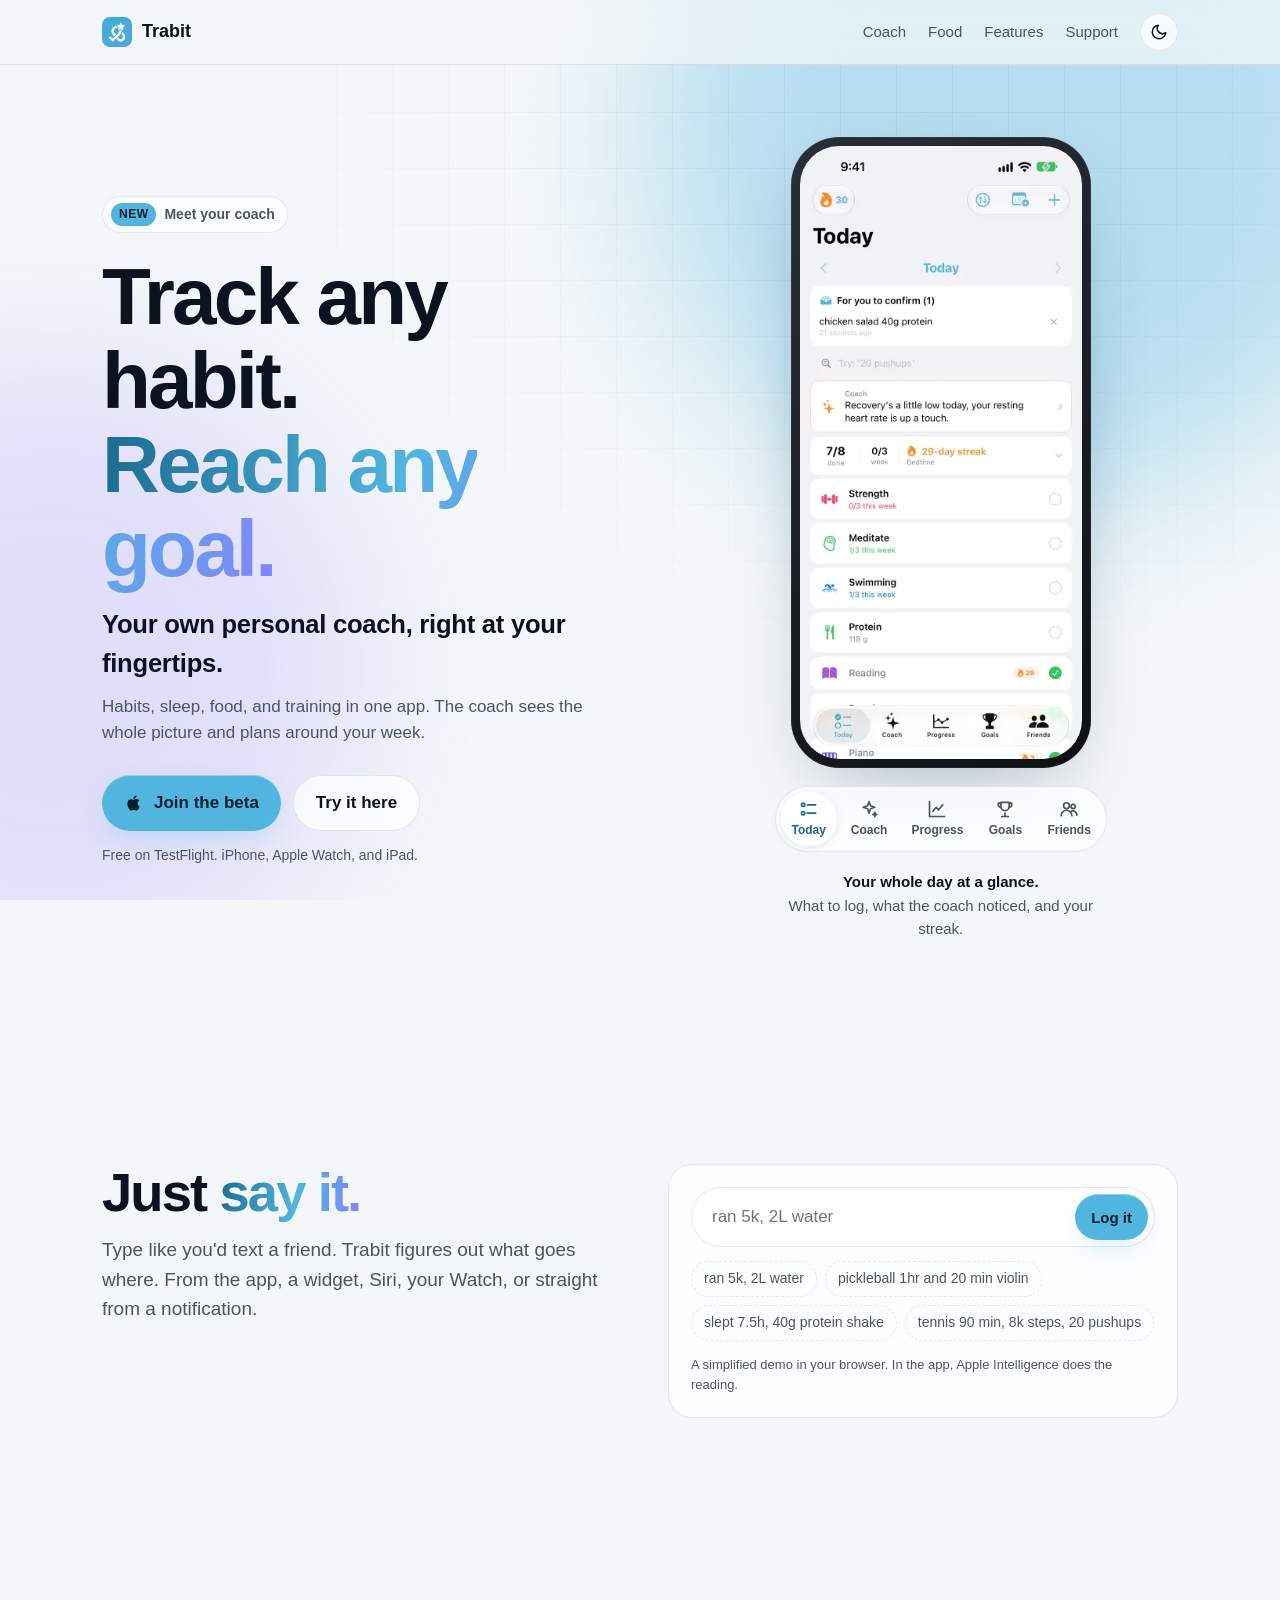
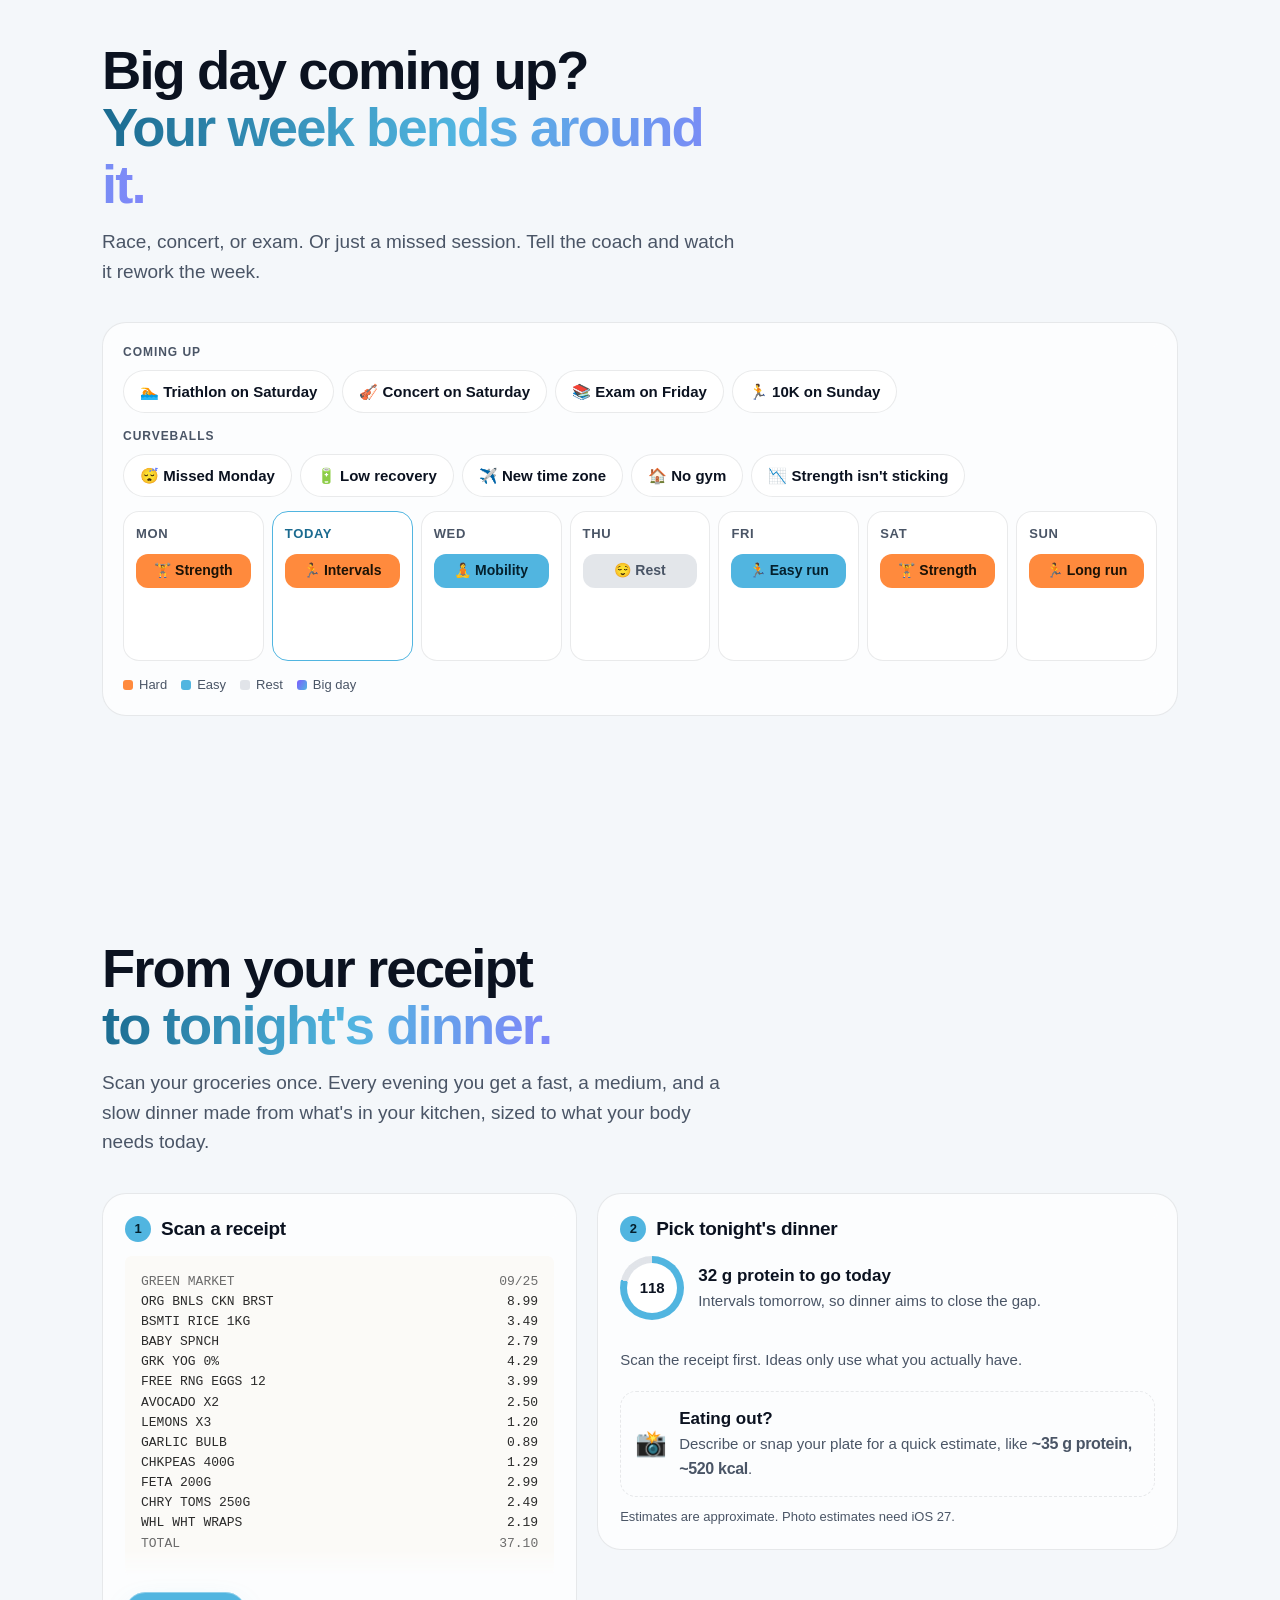
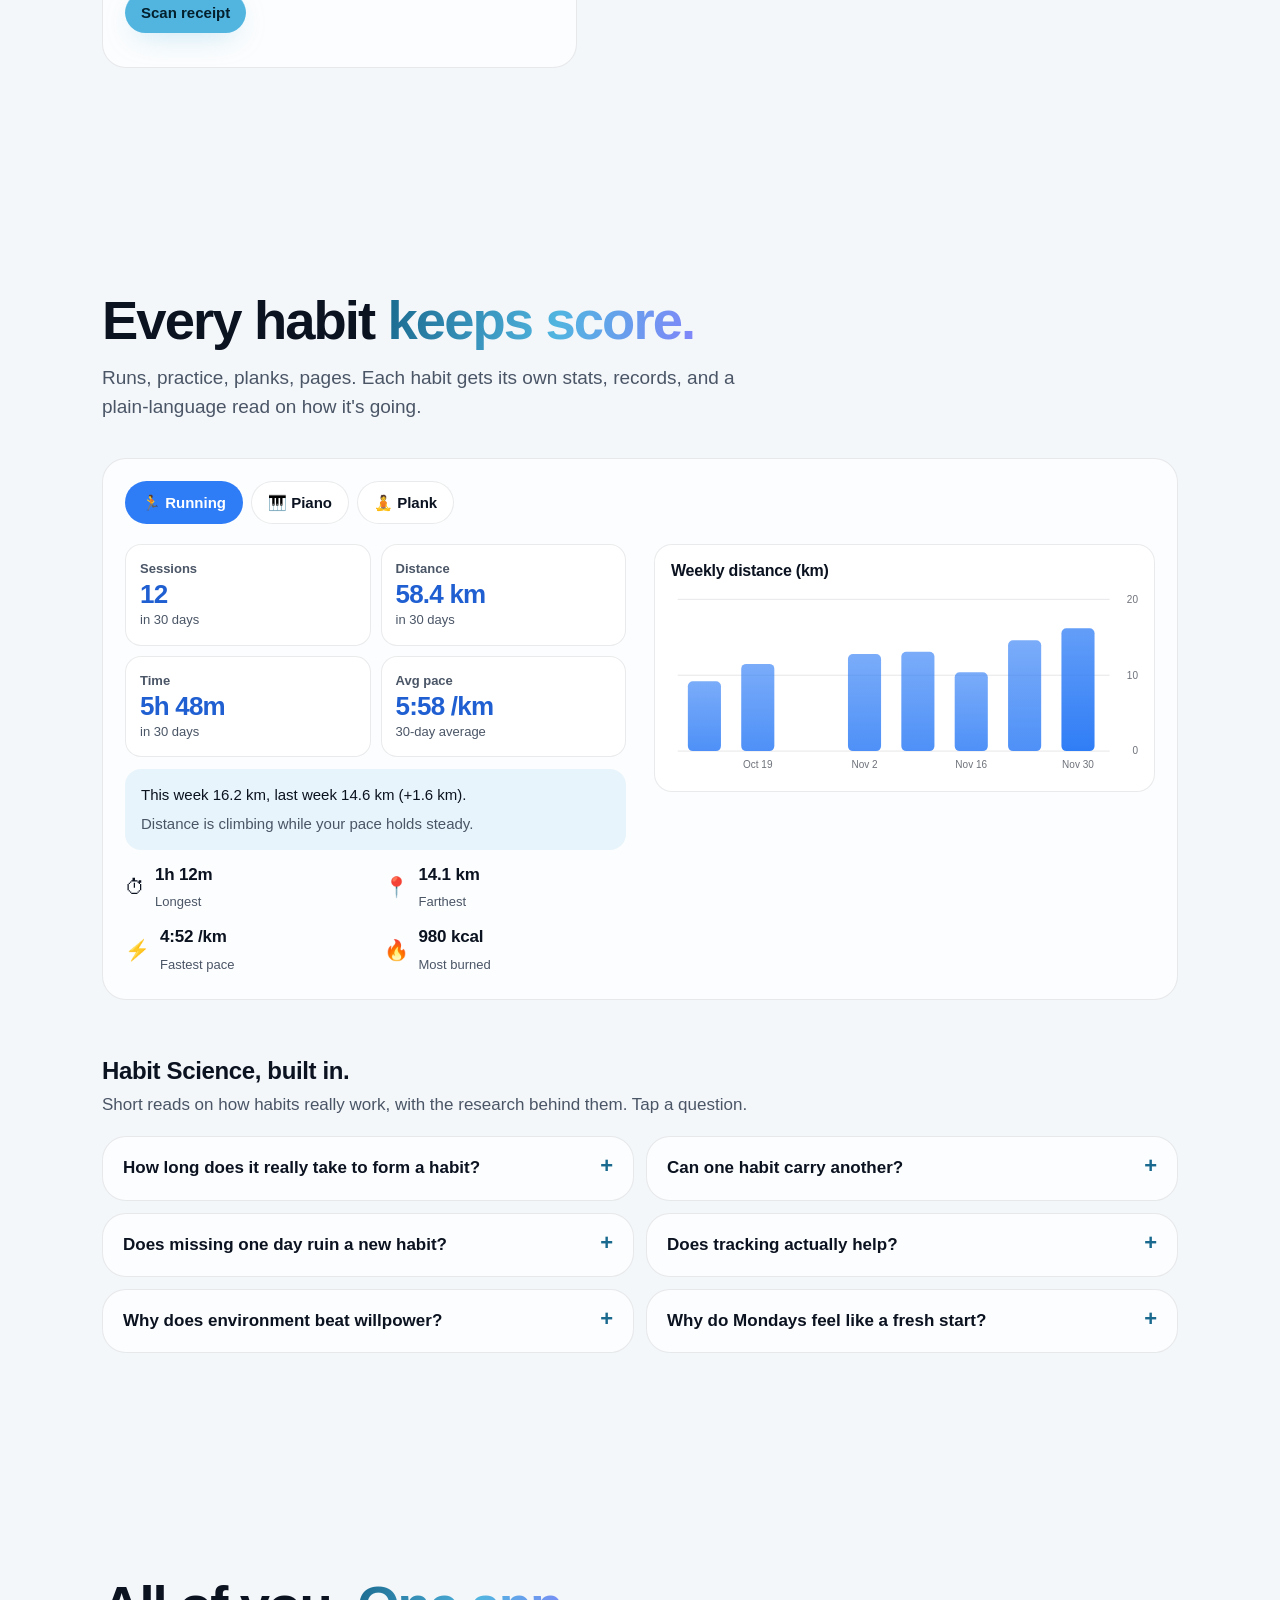
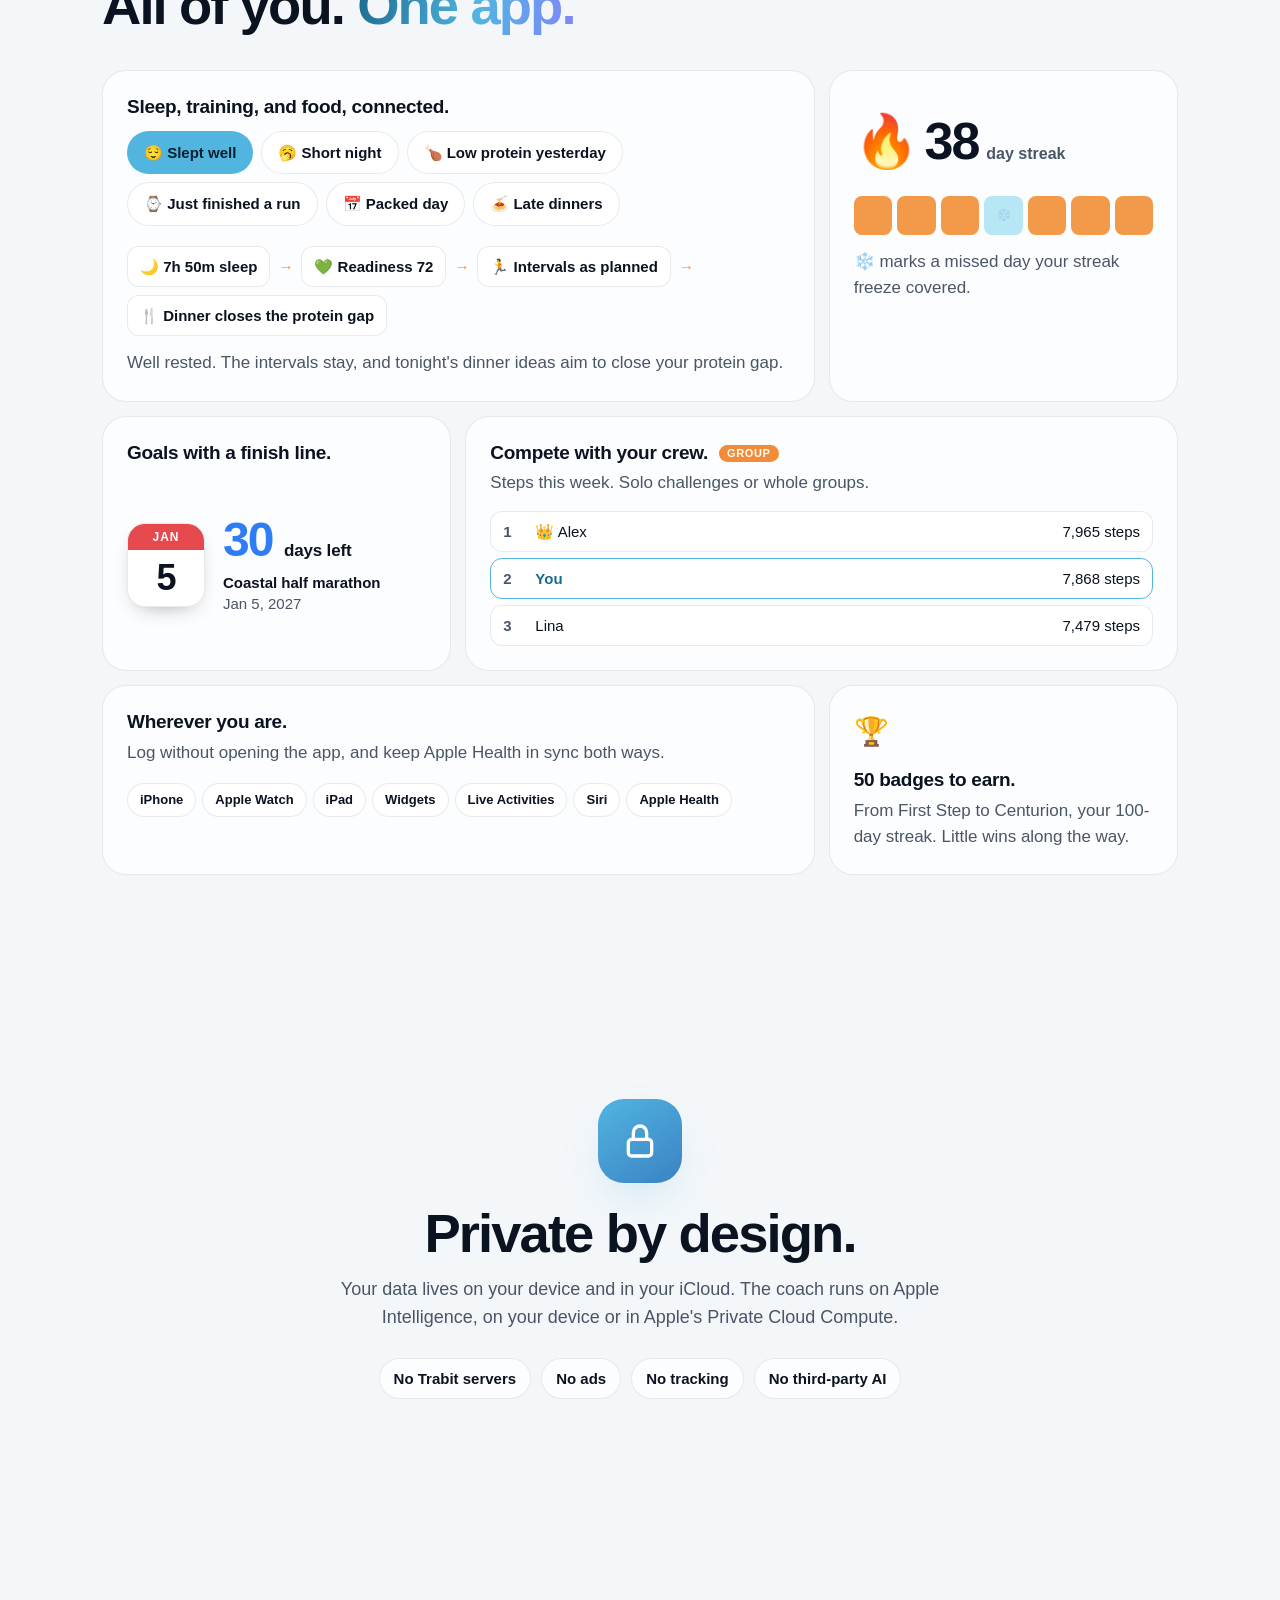
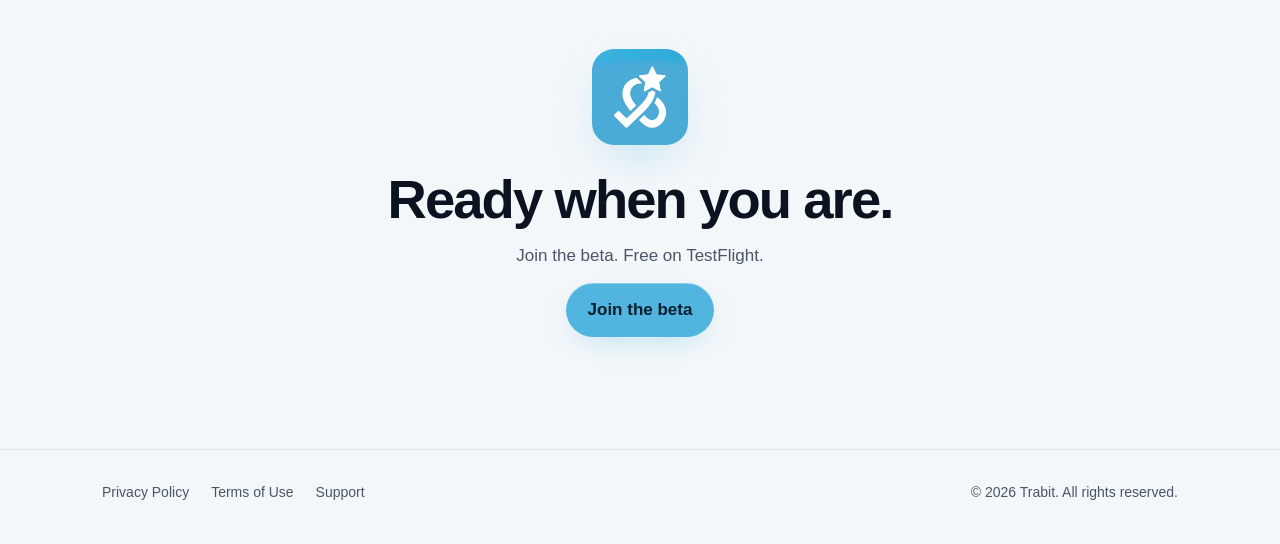
==== commit aa9068fe: "minor improvements" ====
--- a/index.html
+++ b/index.html
@@ -130,9 +130,9 @@
                     </form>
                     <div class="examples" aria-label="Examples">
                         <button class="chip" type="button">ran 5k, 2L water</button>
-                        <button class="chip" type="button">20 pushups and 30 min reading</button>
+                        <button class="chip" type="button">pickleball 1hr and 20 min violin</button>
                         <button class="chip" type="button">slept 7.5h, 40g protein shake</button>
-                        <button class="chip" type="button">10 min meditation, 8000 steps, swam 1km</button>
+                        <button class="chip" type="button">tennis 90 min, 8k steps, 20 pushups</button>
                     </div>
                     <ul class="logged" id="logged" aria-live="polite"></ul>
                     <p class="demo-note">A simplified demo in your browser. In the app, Apple Intelligence does the reading.</p>
@@ -193,7 +193,7 @@
             <div class="wrap">
                 <div class="section-head reveal">
                     <h2 id="food-title">From your receipt<br><span class="grad">to tonight's dinner.</span></h2>
-                    <p>Scan your groceries once. Trabit suggests up to three dinners from what's in your kitchen, sized to what your body needs today.</p>
+                    <p>Scan your groceries once. Every evening you get a fast, a medium, and a slow dinner made from what's in your kitchen, sized to what your body needs today.</p>
                 </div>
                 <div class="kitchen">
                     <div class="glass panel reveal">
@@ -206,7 +206,13 @@
                             <div class="row"><span>GRK YOG 0%</span><span>4.29</span></div>
                             <div class="row"><span>FREE RNG EGGS 12</span><span>3.99</span></div>
                             <div class="row"><span>AVOCADO X2</span><span>2.50</span></div>
-                            <div class="row muted-line"><span>TOTAL</span><span>26.05</span></div>
+                            <div class="row"><span>LEMONS X3</span><span>1.20</span></div>
+                            <div class="row"><span>GARLIC BULB</span><span>0.89</span></div>
+                            <div class="row"><span>CHKPEAS 400G</span><span>1.29</span></div>
+                            <div class="row"><span>FETA 200G</span><span>2.99</span></div>
+                            <div class="row"><span>CHRY TOMS 250G</span><span>2.49</span></div>
+                            <div class="row"><span>WHL WHT WRAPS</span><span>2.19</span></div>
+                            <div class="row muted-line"><span>TOTAL</span><span>37.10</span></div>
                             <div class="scanline"></div>
                         </div>
                         <button class="btn btn-primary btn-sm" type="button" id="scan">Scan receipt</button>
--- a/home.css
+++ b/home.css
@@ -474,3 +474,16 @@
     .strip { flex-direction: column; align-items: flex-start; gap: 4px; }
     .strip .arrow { transform: rotate(90deg); margin-left: 14px; line-height: 1; }
 }
+.tier { display: inline-block; font-size: 0.75rem; font-weight: 800; letter-spacing: 0.04em; text-transform: uppercase; padding: 3px 10px; border-radius: 999px; margin-bottom: 8px; }
+.tier.fast { background: rgba(34, 197, 94, 0.15); color: #15803D; }
+.tier.medium { background: rgba(81, 181, 224, 0.18); color: var(--accent-ink); }
+.tier.slow { background: rgba(255, 138, 61, 0.18); color: #B45309; }
+:root[data-theme="dark"] .tier.fast { color: #4ADE80; }
+:root[data-theme="dark"] .tier.slow { color: #FDBA74; }
+@media (prefers-color-scheme: dark) {
+    :root:not([data-theme="light"]) .tier.fast { color: #4ADE80; }
+    :root:not([data-theme="light"]) .tier.slow { color: #FDBA74; }
+}
+.pantry li { padding: 8px 12px; }
+@media (min-width: 560px) and (max-width: 899px) { .pantry { grid-template-columns: 1fr 1fr; } }
+.pantry .pantry-hint { grid-column: 1 / -1; }
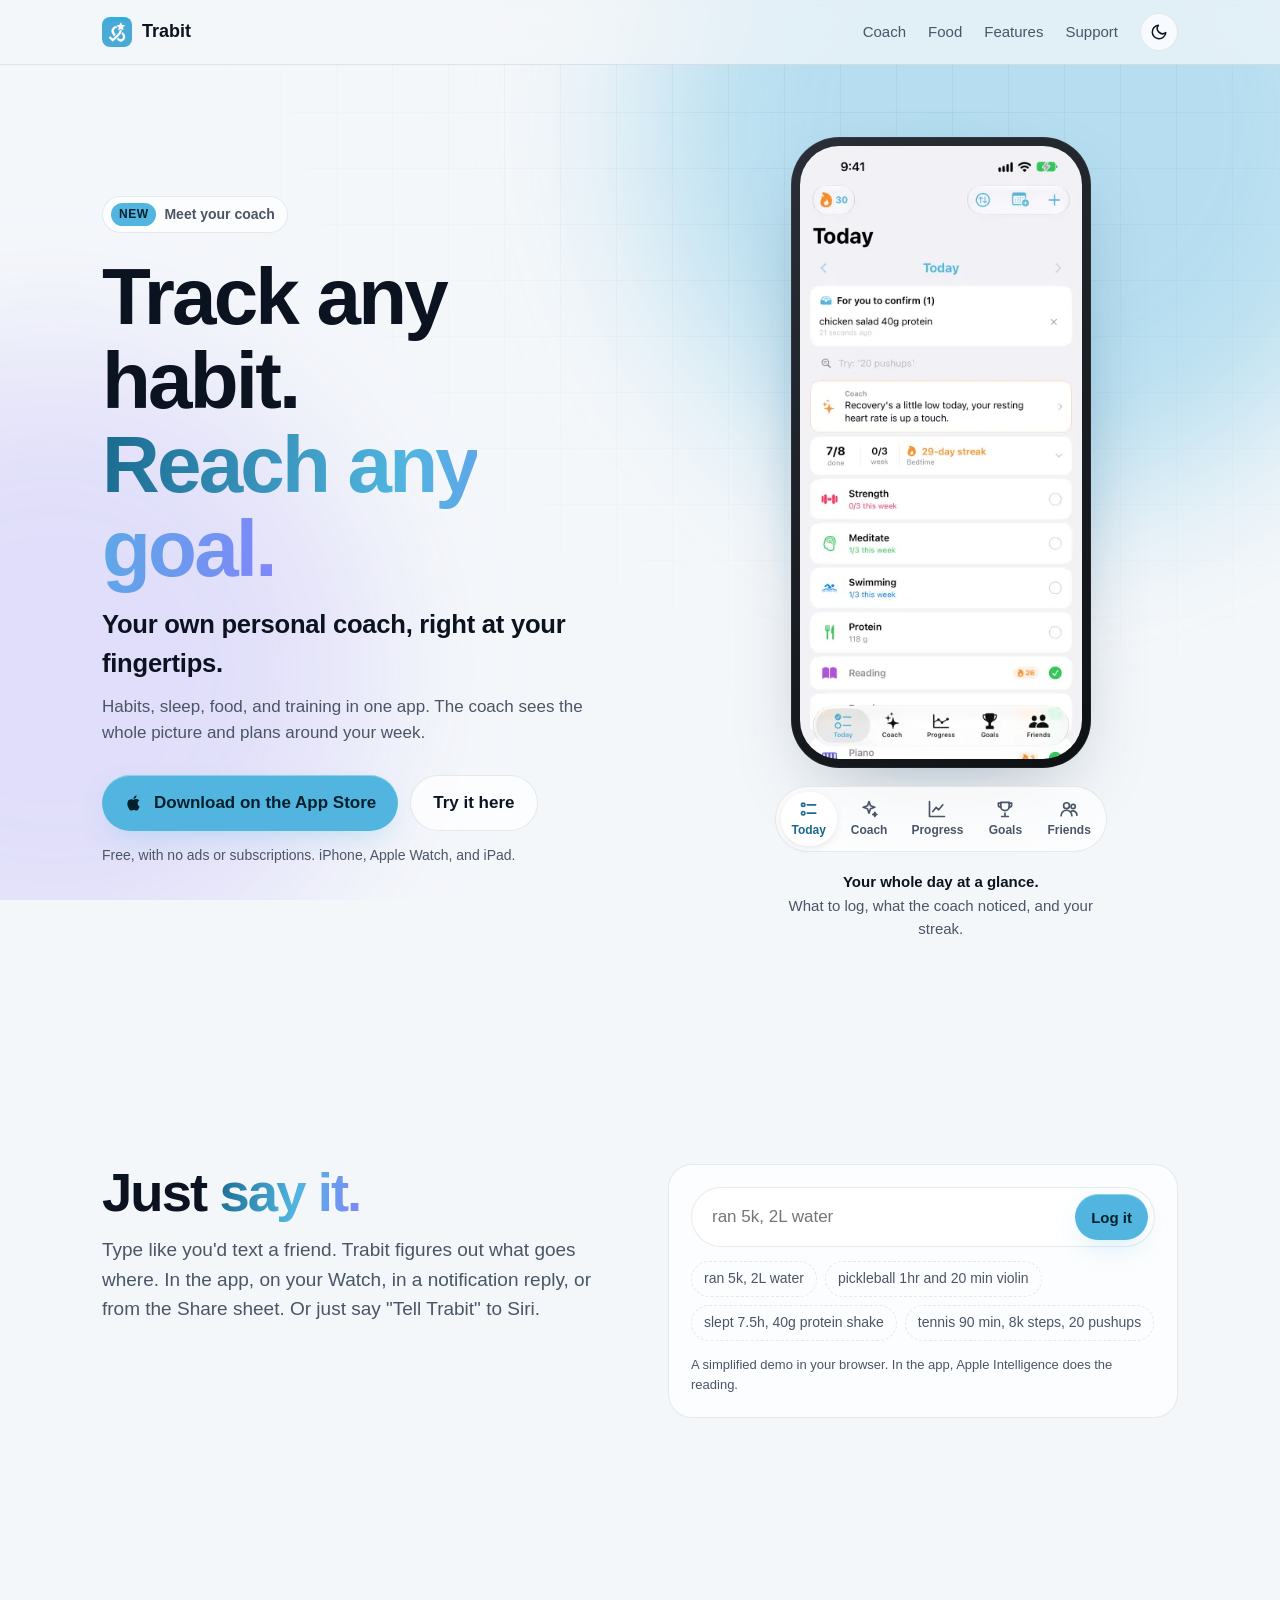
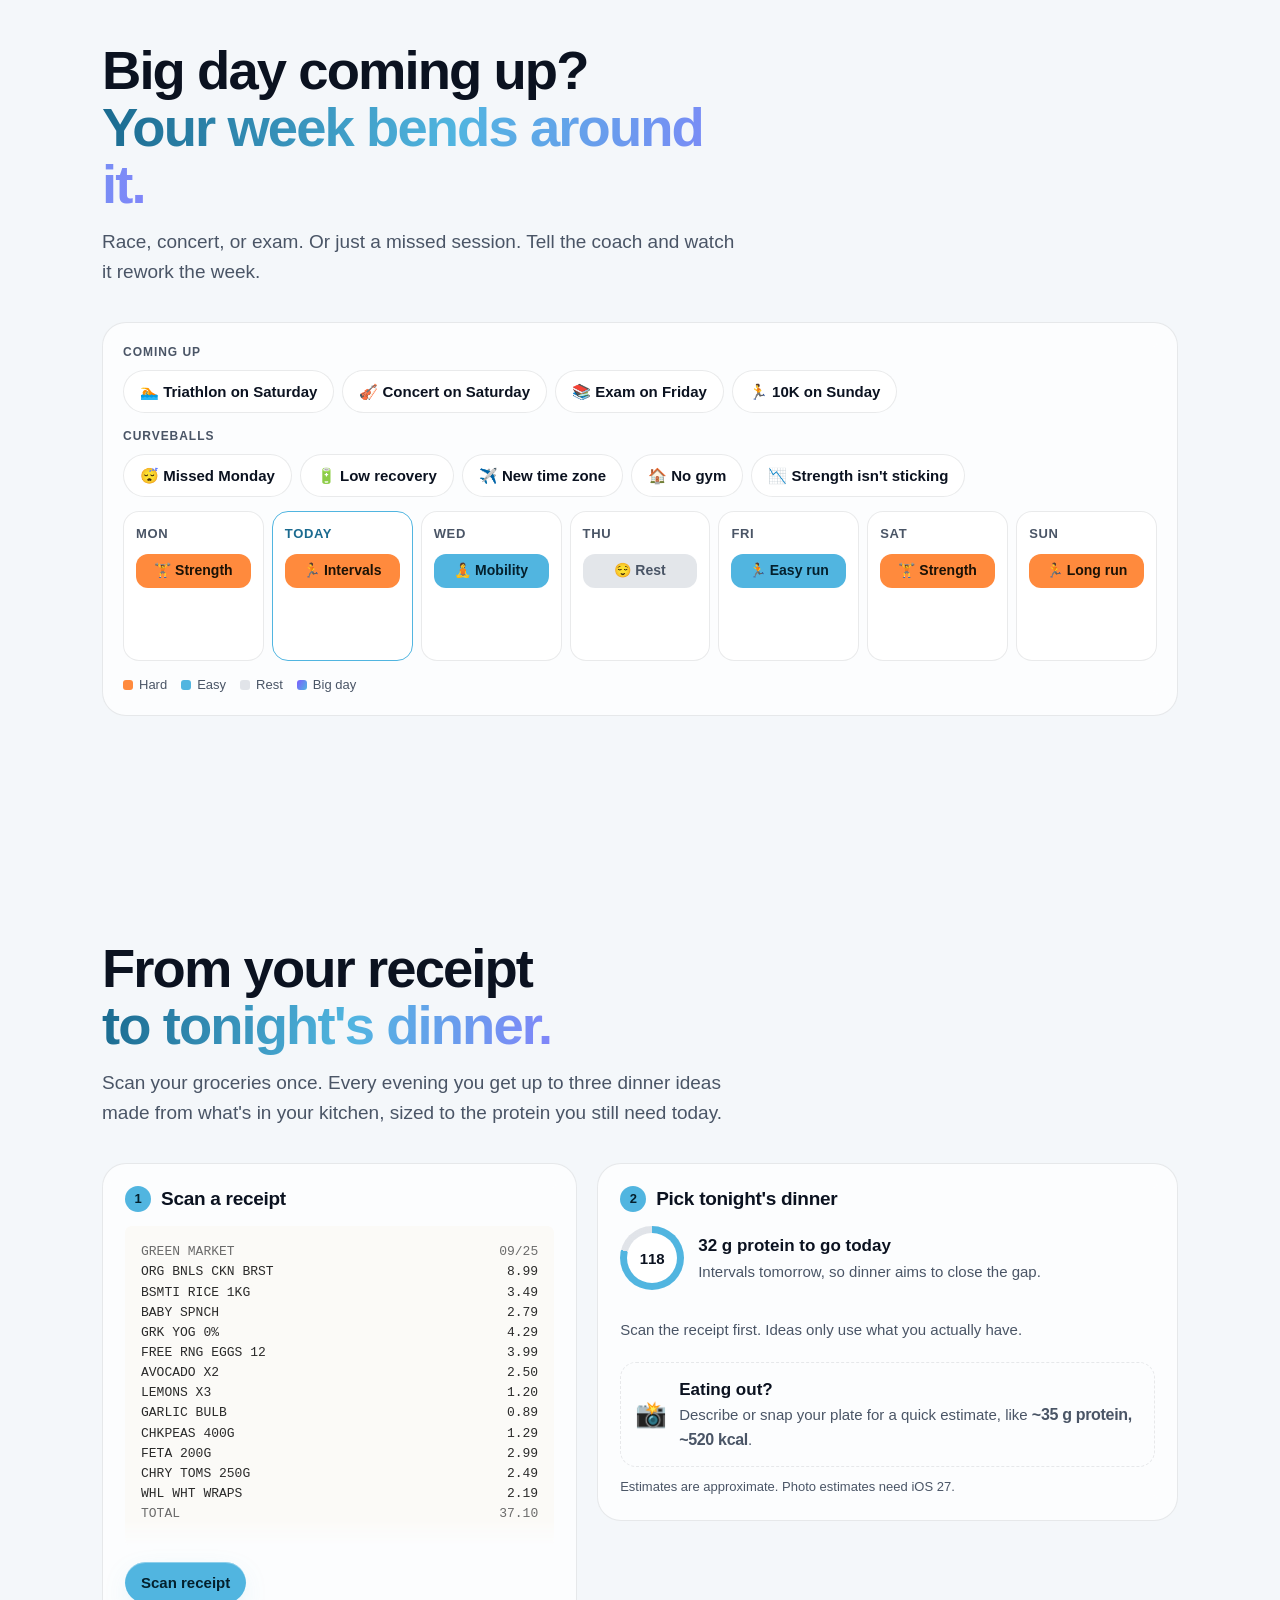
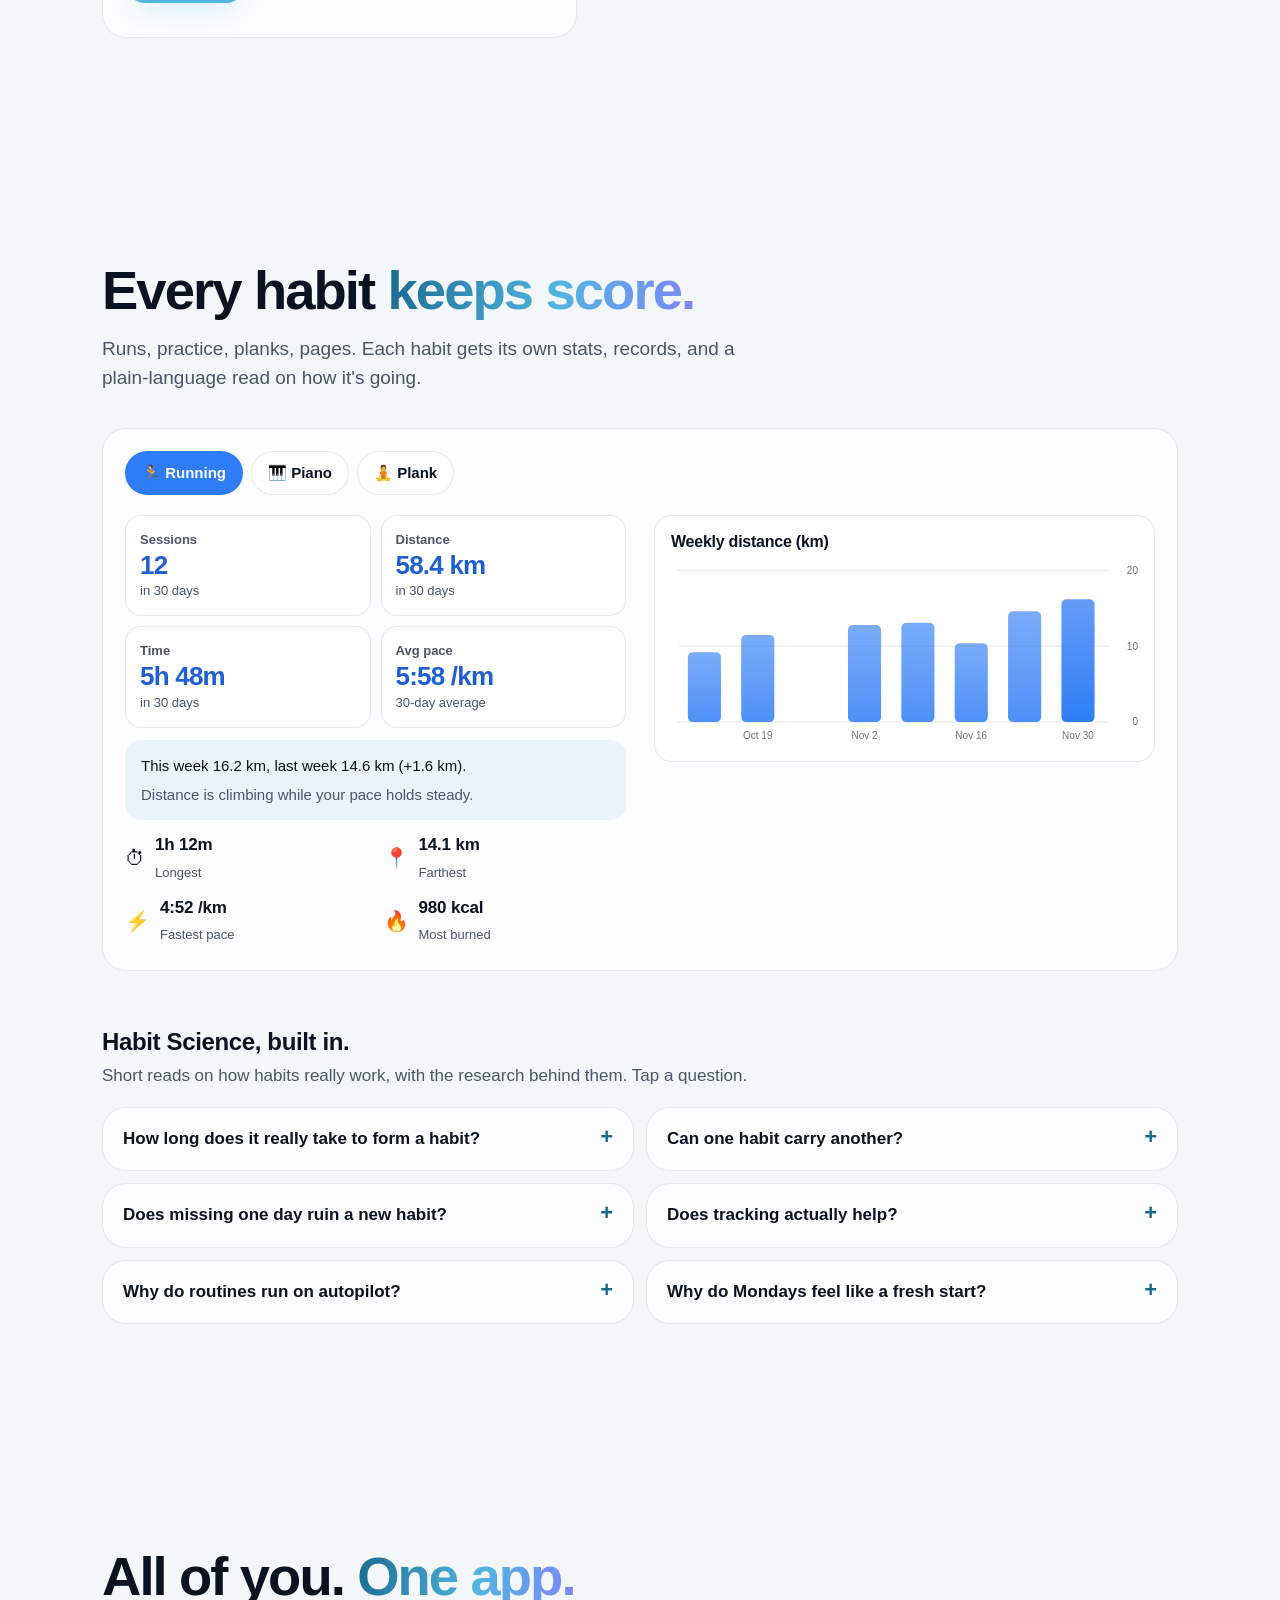
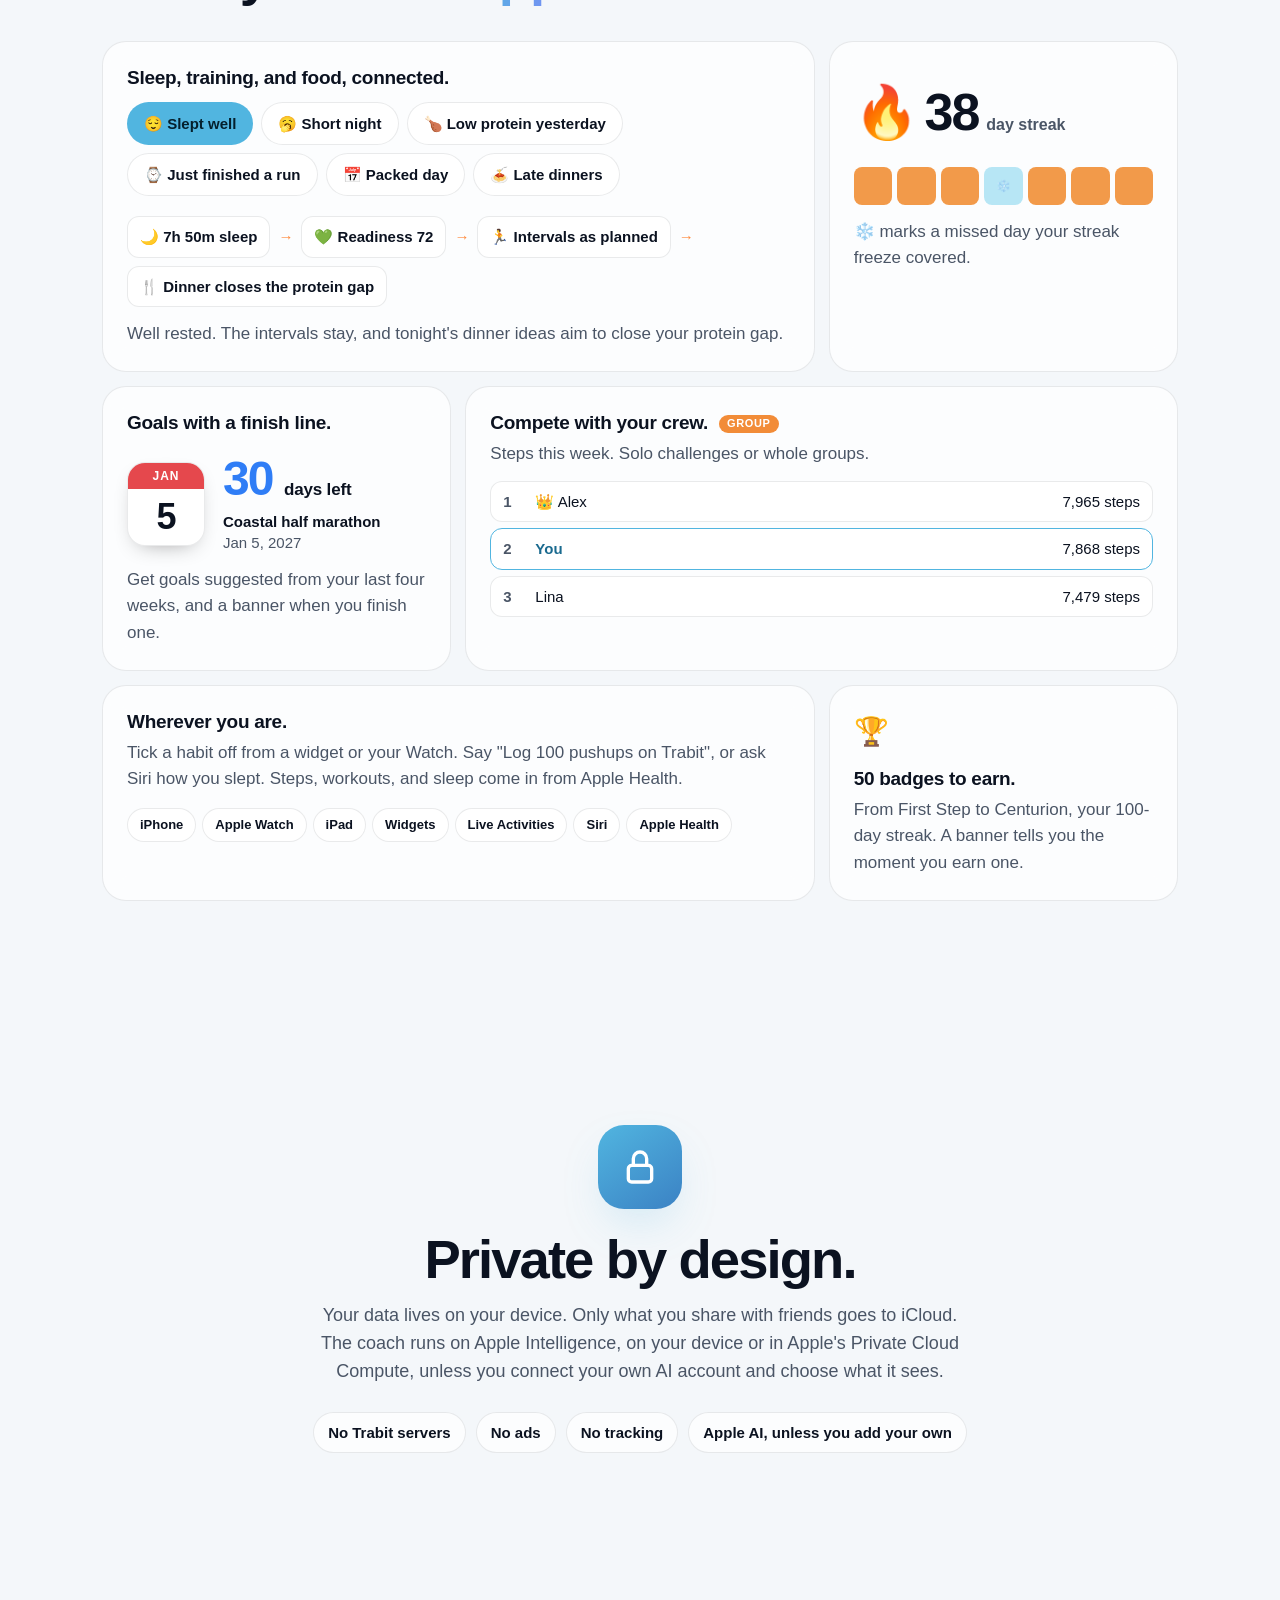
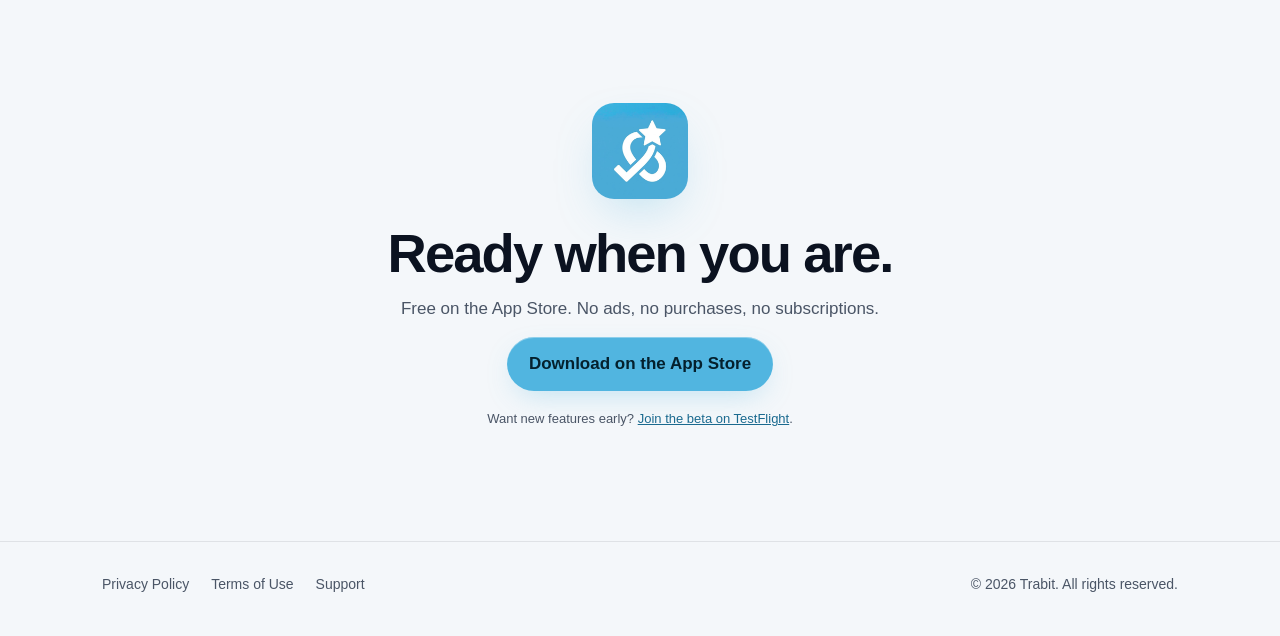
==== commit 4dfbf52f: "Website for the App Store 1.0 launch - App Store wording and links in place of TestFlight, with APP_" ====
--- a/index.html
+++ b/index.html
@@ -21,6 +21,8 @@
     <meta property="og:image:height" content="630">
     <meta property="og:image:alt" content="Track any habit. Reach any goal. Trabit on iPhone.">
     <meta name="twitter:card" content="summary_large_image">
+    <!-- Smart App Banner. Replace APP_ID with the App Store ID before this goes live. -->
+    <meta name="apple-itunes-app" content="app-id=APP_ID">
     <script>
         document.documentElement.classList.add('js');
         try { var t = localStorage.getItem('theme'); if (t) document.documentElement.dataset.theme = t; } catch (e) {}
@@ -59,13 +61,14 @@
                     <p class="lede">Your own personal coach, right at your fingertips.</p>
                     <p class="sub">Habits, sleep, food, and training in one app. The coach sees the whole picture and plans around your week.</p>
                     <div class="actions">
-                        <a class="btn btn-primary" href="https://testflight.apple.com/join/5uVBSwkq">
+                        <!-- Replace APP_ID with the App Store ID before this goes live. -->
+                        <a class="btn btn-primary" href="https://apps.apple.com/app/idAPP_ID">
                             <svg viewBox="0 0 24 24" aria-hidden="true" fill="currentColor"><path d="M16.37 12.6c-.02-2.3 1.88-3.4 1.96-3.46-1.07-1.56-2.73-1.77-3.32-1.8-1.41-.14-2.76.83-3.47.83-.72 0-1.82-.81-3-.79-1.54.02-2.96.9-3.76 2.28-1.6 2.78-.41 6.9 1.15 9.16.76 1.1 1.67 2.34 2.86 2.3 1.15-.05 1.58-.74 2.97-.74 1.38 0 1.77.74 2.98.72 1.23-.02 2.01-1.12 2.77-2.23.87-1.28 1.23-2.52 1.25-2.58-.03-.01-2.4-.92-2.42-3.65zM14.1 5.84c.63-.77 1.06-1.84.94-2.9-.91.04-2.01.61-2.66 1.37-.58.67-1.09 1.76-.96 2.8 1.02.08 2.05-.51 2.68-1.27z"/></svg>
-                            Join the beta
+                            Download on the App Store
                         </a>
                         <a class="btn btn-ghost" href="#say">Try it here</a>
                     </div>
-                    <p class="note">Free on TestFlight. iPhone, Apple Watch, and iPad.</p>
+                    <p class="note">Free, with no ads or subscriptions. iPhone, Apple Watch, and iPad.</p>
                 </div>
 
                 <div class="phone-stage">
@@ -120,7 +123,7 @@
             <div class="wrap say">
                 <div class="section-head reveal">
                     <h2 id="say-title">Just <span class="grad">say it.</span></h2>
-                    <p>Type like you'd text a friend. Trabit figures out what goes where. From the app, a widget, Siri, your Watch, or straight from a notification.</p>
+                    <p>Type like you'd text a friend. Trabit figures out what goes where. In the app, on your Watch, in a notification reply, or from the Share sheet. Or just say "Tell Trabit" to Siri.</p>
                 </div>
                 <div class="glass say-box reveal">
                     <form class="say-form" id="say-form" autocomplete="off">
@@ -193,7 +196,7 @@
             <div class="wrap">
                 <div class="section-head reveal">
                     <h2 id="food-title">From your receipt<br><span class="grad">to tonight's dinner.</span></h2>
-                    <p>Scan your groceries once. Every evening you get a fast, a medium, and a slow dinner made from what's in your kitchen, sized to what your body needs today.</p>
+                    <p>Scan your groceries once. Every evening you get up to three dinner ideas made from what's in your kitchen, sized to the protein you still need today.</p>
                 </div>
                 <div class="kitchen">
                     <div class="glass panel reveal">
@@ -277,29 +280,29 @@
                     <div class="qcol">
                         <details class="glass q reveal">
                             <summary>How long does it really take to form a habit?</summary>
-                            <p>About 66 days on average, not the 21 you often hear. In the study it ranged from 18 to 254 days. <span class="cite">Lally et al., 2010</span></p>
+                            <p>In one study, a daily habit took a median of 66 days to feel automatic, not the 21 you often hear. From person to person it ranged from 18 to an estimated 254 days. <span class="cite">Lally et al., 2010</span></p>
                         </details>
                         <details class="glass q reveal">
                             <summary>Does missing one day ruin a new habit?</summary>
-                            <p>No. A single missed day barely made a difference. That's why Trabit streaks forgive one off day, but not two in a row. <span class="cite">Lally et al., 2010</span></p>
-                        </details>
-                        <details class="glass q reveal">
-                            <summary>Why does environment beat willpower?</summary>
-                            <p>Around 43% of what you do each day runs on autopilot, cued by the same time and place. Change the cue and the habit follows. <span class="cite">Wood, Quinn &amp; Kashy, 2002</span></p>
+                            <p>No. In the same study, missing a single chance to do the habit didn't really slow it down. That's why Trabit streaks forgive one off day, but not two in a row. <span class="cite">Lally et al., 2010</span></p>
+                        </details>
+                        <details class="glass q reveal">
+                            <summary>Why do routines run on autopilot?</summary>
+                            <p>In two diary studies, between a third and a half of everyday actions were done almost daily in the same place, often while people were thinking about something else. A stable setting cues the habit, so it takes little thought. <span class="cite">Wood, Quinn &amp; Kashy, 2002</span></p>
                         </details>
                     </div>
                     <div class="qcol">
                         <details class="glass q reveal">
                             <summary>Can one habit carry another?</summary>
-                            <p>Yes. Tie a new habit to one you already have, like "after coffee, I stretch", and you're much more likely to follow through. <span class="cite">Gollwitzer &amp; Sheeran, 2006</span></p>
+                            <p>It can help. An if-then plan, like "after coffee, I stretch", ties a new habit to a cue you already have. Across 94 studies, plans like this had a medium-to-large effect on reaching goals. <span class="cite">Gollwitzer &amp; Sheeran, 2006</span></p>
                         </details>
                         <details class="glass q reveal">
                             <summary>Does tracking actually help?</summary>
-                            <p>Yes. Across 138 studies, keeping an eye on your progress was one of the most reliable ways to change behavior. <span class="cite">Harkin et al., 2016</span></p>
+                            <p>Yes. Across 138 experiments, getting people to check their progress helped them reach their goals, and it helped more when progress was written down or shared. <span class="cite">Harkin et al., 2016</span></p>
                         </details>
                         <details class="glass q reveal">
                             <summary>Why do Mondays feel like a fresh start?</summary>
-                            <p>New weeks, months, and birthdays make people more likely to start working on goals. Use them. <span class="cite">Dai, Milkman &amp; Riis, 2014</span></p>
+                            <p>Gym visits, searches for "diet", and new goal commitments all rose after fresh starts, such as a new week, month, or year, a birthday, or a holiday. Use them. <span class="cite">Dai, Milkman &amp; Riis, 2014</span></p>
                         </details>
                     </div>
                 </div>
@@ -336,12 +339,13 @@
                     <div class="glass tile goal-tile reveal">
                         <h3>Goals with a finish line.</h3>
                         <div class="countdown">
-                            <div class="cal" aria-hidden="true"><i id="cal-month">OCT</i><b id="cal-day">25</b></div>
+                            <div class="cal" aria-hidden="true"><i id="cal-month">RACE</i><b id="cal-day">🏁</b></div>
                             <div>
                                 <div class="days"><span id="days-left">30</span> <small>days left</small></div>
-                                <div class="target"><strong>Coastal half marathon</strong><br><span id="target-date">Oct 25, 2026</span></div>
+                                <div class="target"><strong>Coastal half marathon</strong><br><span id="target-date">30 days from today</span></div>
                             </div>
                         </div>
+                        <p style="margin-top:14px">Get goals suggested from your last four weeks, and a banner when you finish one.</p>
                     </div>
                     <div class="glass tile span-2 reveal">
                         <h3>Compete with your crew. <span class="badge">GROUP</span></h3>
@@ -354,7 +358,7 @@
                     </div>
                     <div class="glass tile span-2 reveal">
                         <h3>Wherever you are.</h3>
-                        <p>Log without opening the app, and keep Apple Health in sync both ways.</p>
+                        <p>Tick a habit off from a widget or your Watch. Say "Log 100 pushups on Trabit", or ask Siri how you slept. Steps, workouts, and sleep come in from Apple Health.</p>
                         <div class="pills">
                             <span>iPhone</span><span>Apple Watch</span><span>iPad</span><span>Widgets</span><span>Live Activities</span><span>Siri</span><span>Apple Health</span>
                         </div>
@@ -362,7 +366,7 @@
                     <div class="glass tile reveal">
                         <span class="emoji" aria-hidden="true">🏆</span>
                         <h3>50 badges to earn.</h3>
-                        <p>From First Step to Centurion, your 100-day streak. Little wins along the way.</p>
+                        <p>From First Step to Centurion, your 100-day streak. A banner tells you the moment you earn one.</p>
                     </div>
                 </div>
             </div>
@@ -375,12 +379,12 @@
                     <svg viewBox="0 0 24 24" fill="none" stroke="currentColor" stroke-width="2" stroke-linecap="round" stroke-linejoin="round"><rect x="5" y="11" width="14" height="10" rx="2"/><path d="M8 11V7a4 4 0 0 1 8 0v4"/></svg>
                 </div>
                 <h2 id="privacy-title">Private by design.</h2>
-                <p>Your data lives on your device and in your iCloud. The coach runs on Apple Intelligence, on your device or in Apple's Private Cloud Compute.</p>
+                <p>Your data lives on your device. Only what you share with friends goes to iCloud. The coach runs on Apple Intelligence, on your device or in Apple's Private Cloud Compute, unless you connect your own AI account and choose what it sees.</p>
                 <ul class="facts">
                     <li>No Trabit servers</li>
                     <li>No ads</li>
                     <li>No tracking</li>
-                    <li>No third-party AI</li>
+                    <li>Apple AI, unless you add your own</li>
                 </ul>
             </div>
         </section>
@@ -389,8 +393,10 @@
             <div class="wrap reveal">
                 <img class="icon" src="logos/apple-touch-icon.png" alt="" width="96" height="96" loading="lazy">
                 <h2 id="cta-title">Ready when you are.</h2>
-                <p class="muted">Join the beta. Free on TestFlight.</p>
-                <a class="btn btn-primary" href="https://testflight.apple.com/join/5uVBSwkq">Join the beta</a>
+                <p class="muted">Free on the App Store. No ads, no purchases, no subscriptions.</p>
+                <!-- Replace APP_ID with the App Store ID before this goes live. -->
+                <a class="btn btn-primary" href="https://apps.apple.com/app/idAPP_ID">Download on the App Store</a>
+                <p class="fine" style="margin-top:18px">Want new features early? <a href="https://testflight.apple.com/join/5uVBSwkq">Join the beta on TestFlight</a>.</p>
             </div>
         </section>
     </main>
--- a/home.css
+++ b/home.css
@@ -474,16 +474,6 @@
     .strip { flex-direction: column; align-items: flex-start; gap: 4px; }
     .strip .arrow { transform: rotate(90deg); margin-left: 14px; line-height: 1; }
 }
-.tier { display: inline-block; font-size: 0.75rem; font-weight: 800; letter-spacing: 0.04em; text-transform: uppercase; padding: 3px 10px; border-radius: 999px; margin-bottom: 8px; }
-.tier.fast { background: rgba(34, 197, 94, 0.15); color: #15803D; }
-.tier.medium { background: rgba(81, 181, 224, 0.18); color: var(--accent-ink); }
-.tier.slow { background: rgba(255, 138, 61, 0.18); color: #B45309; }
-:root[data-theme="dark"] .tier.fast { color: #4ADE80; }
-:root[data-theme="dark"] .tier.slow { color: #FDBA74; }
-@media (prefers-color-scheme: dark) {
-    :root:not([data-theme="light"]) .tier.fast { color: #4ADE80; }
-    :root:not([data-theme="light"]) .tier.slow { color: #FDBA74; }
-}
 .pantry li { padding: 8px 12px; }
 @media (min-width: 560px) and (max-width: 899px) { .pantry { grid-template-columns: 1fr 1fr; } }
 .pantry .pantry-hint { grid-column: 1 / -1; }
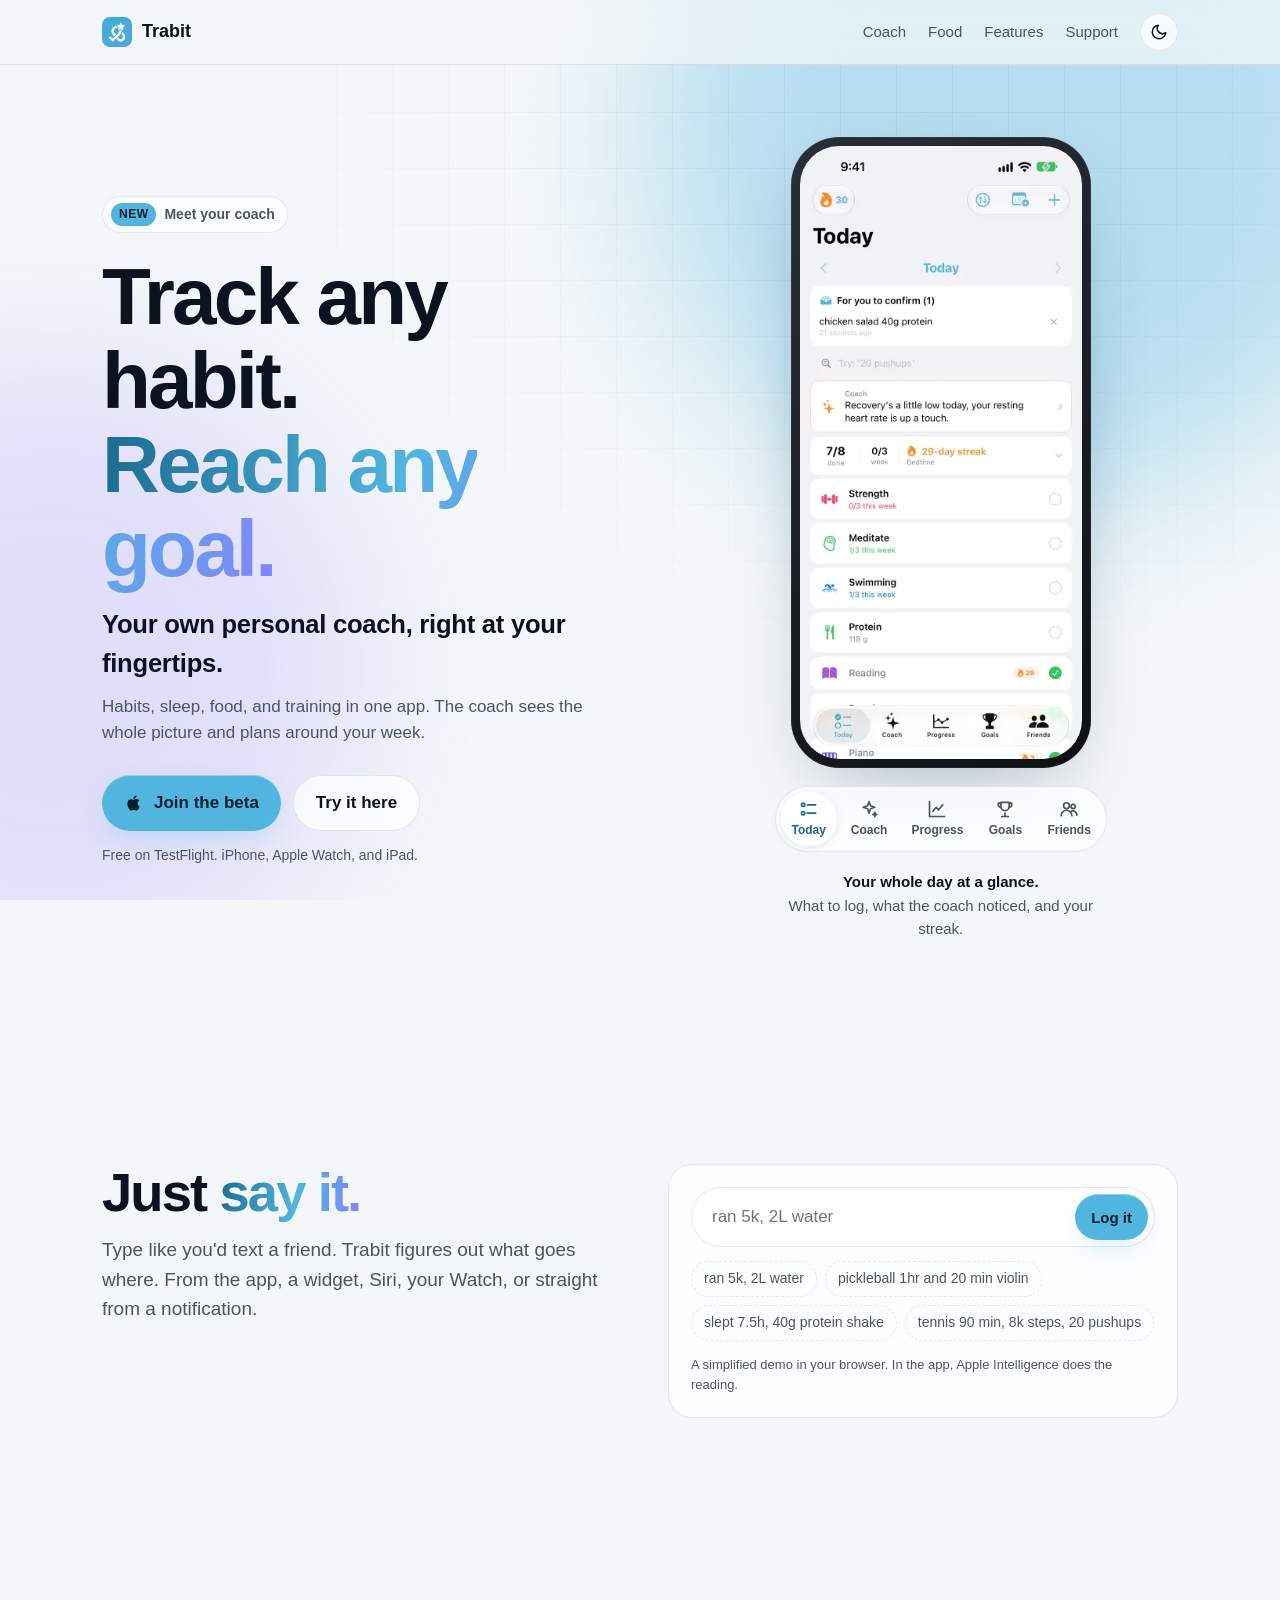
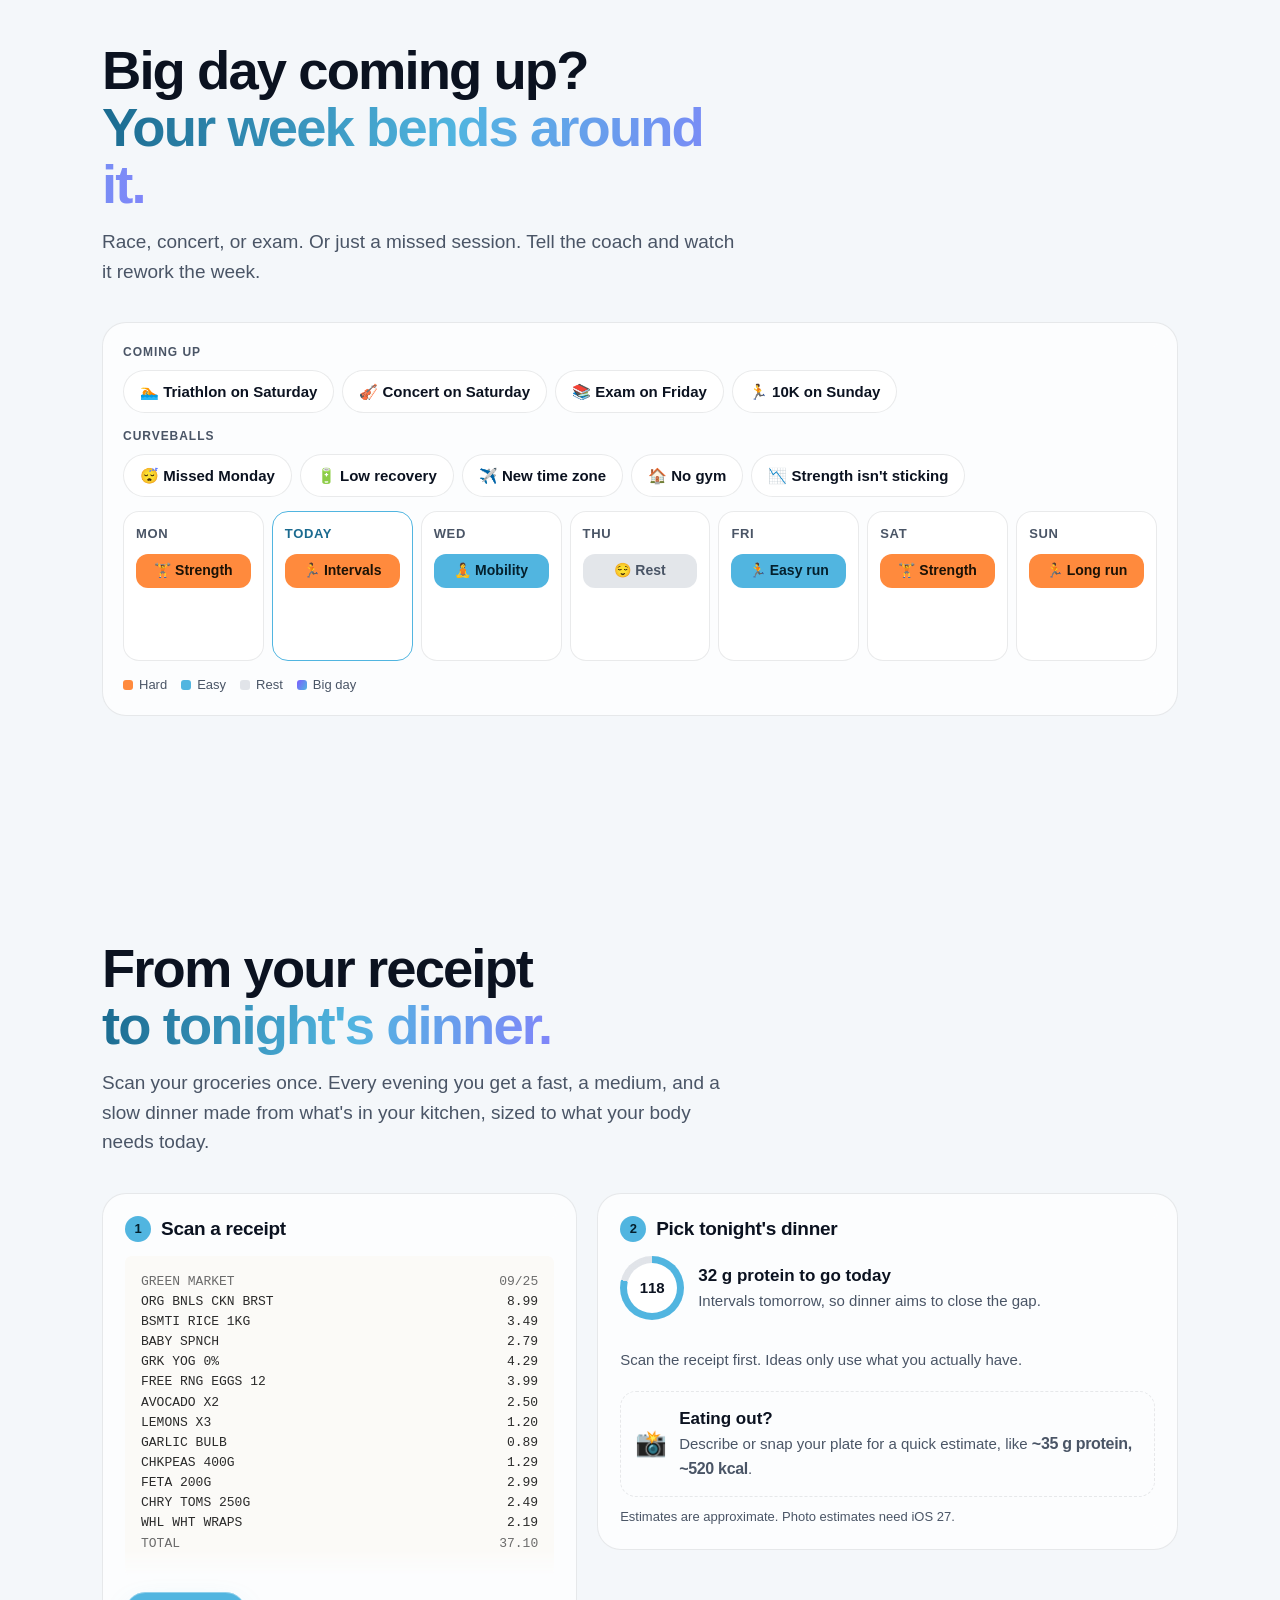
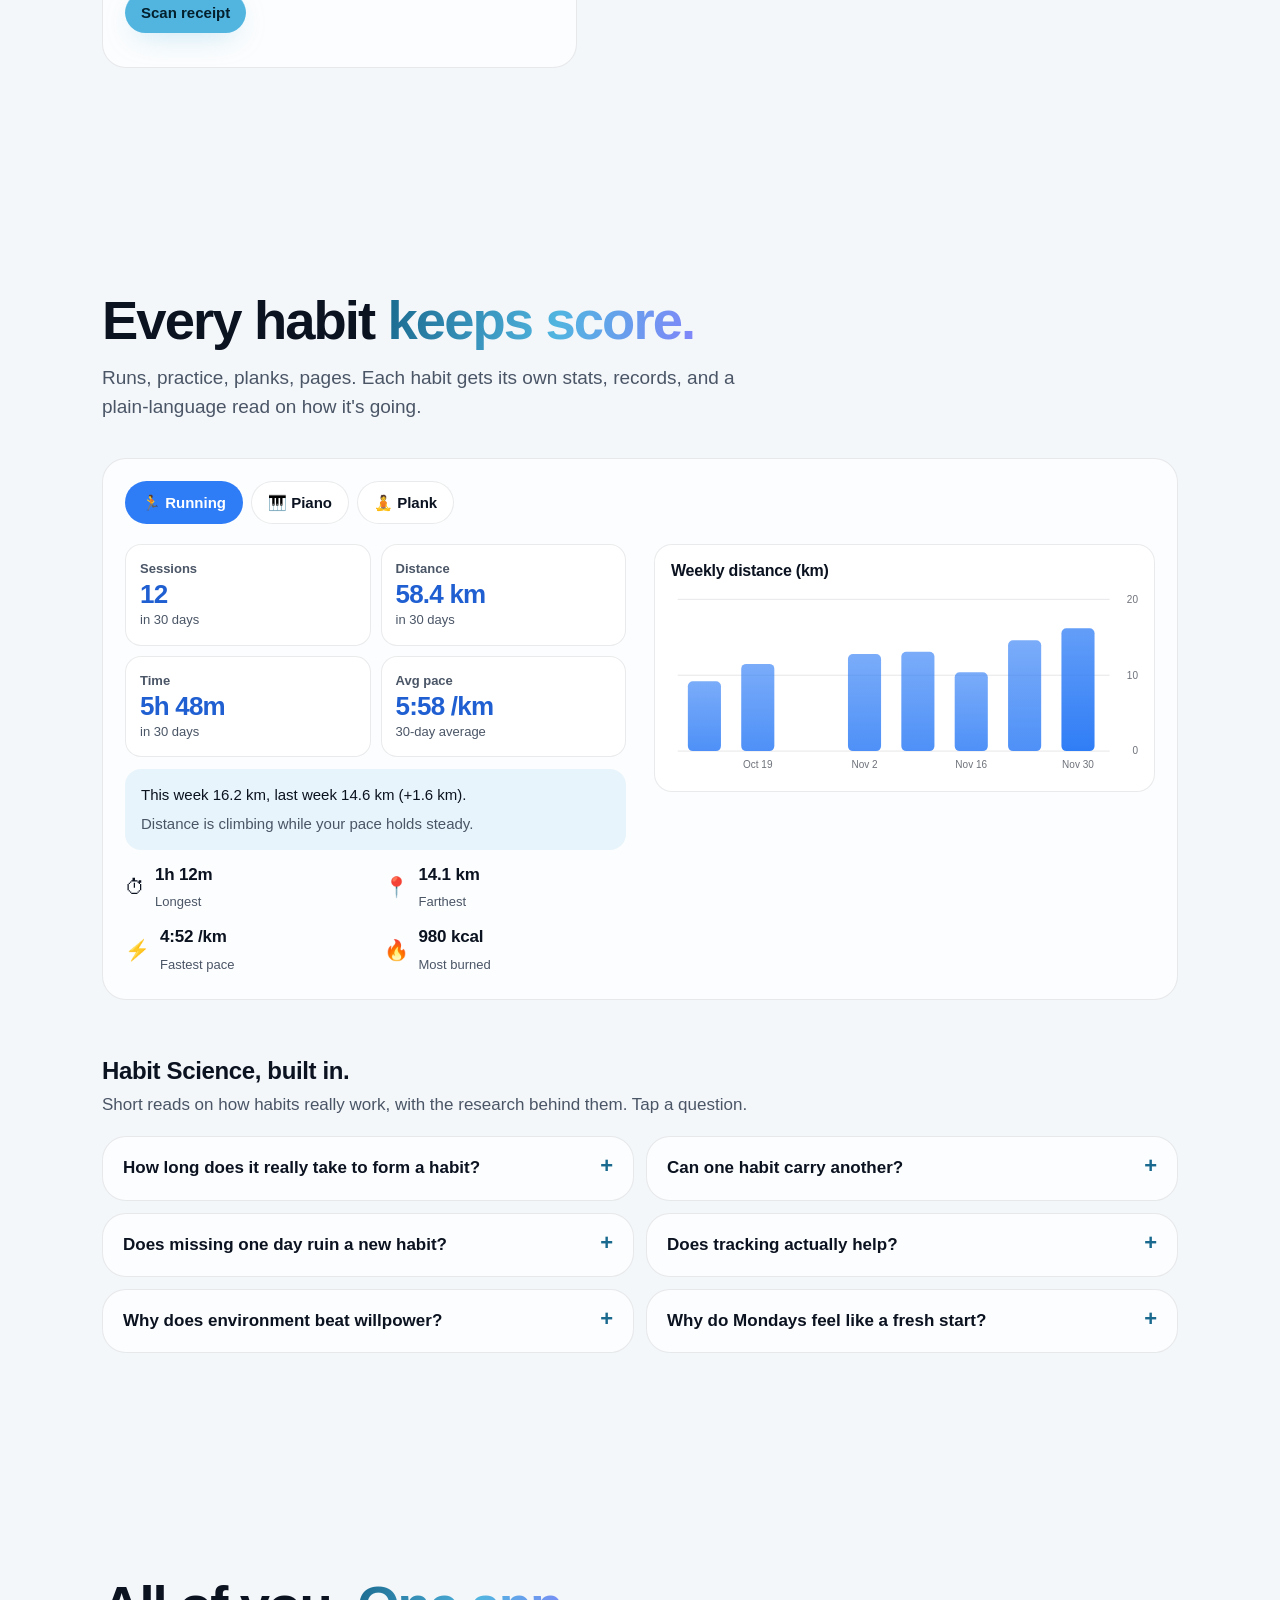
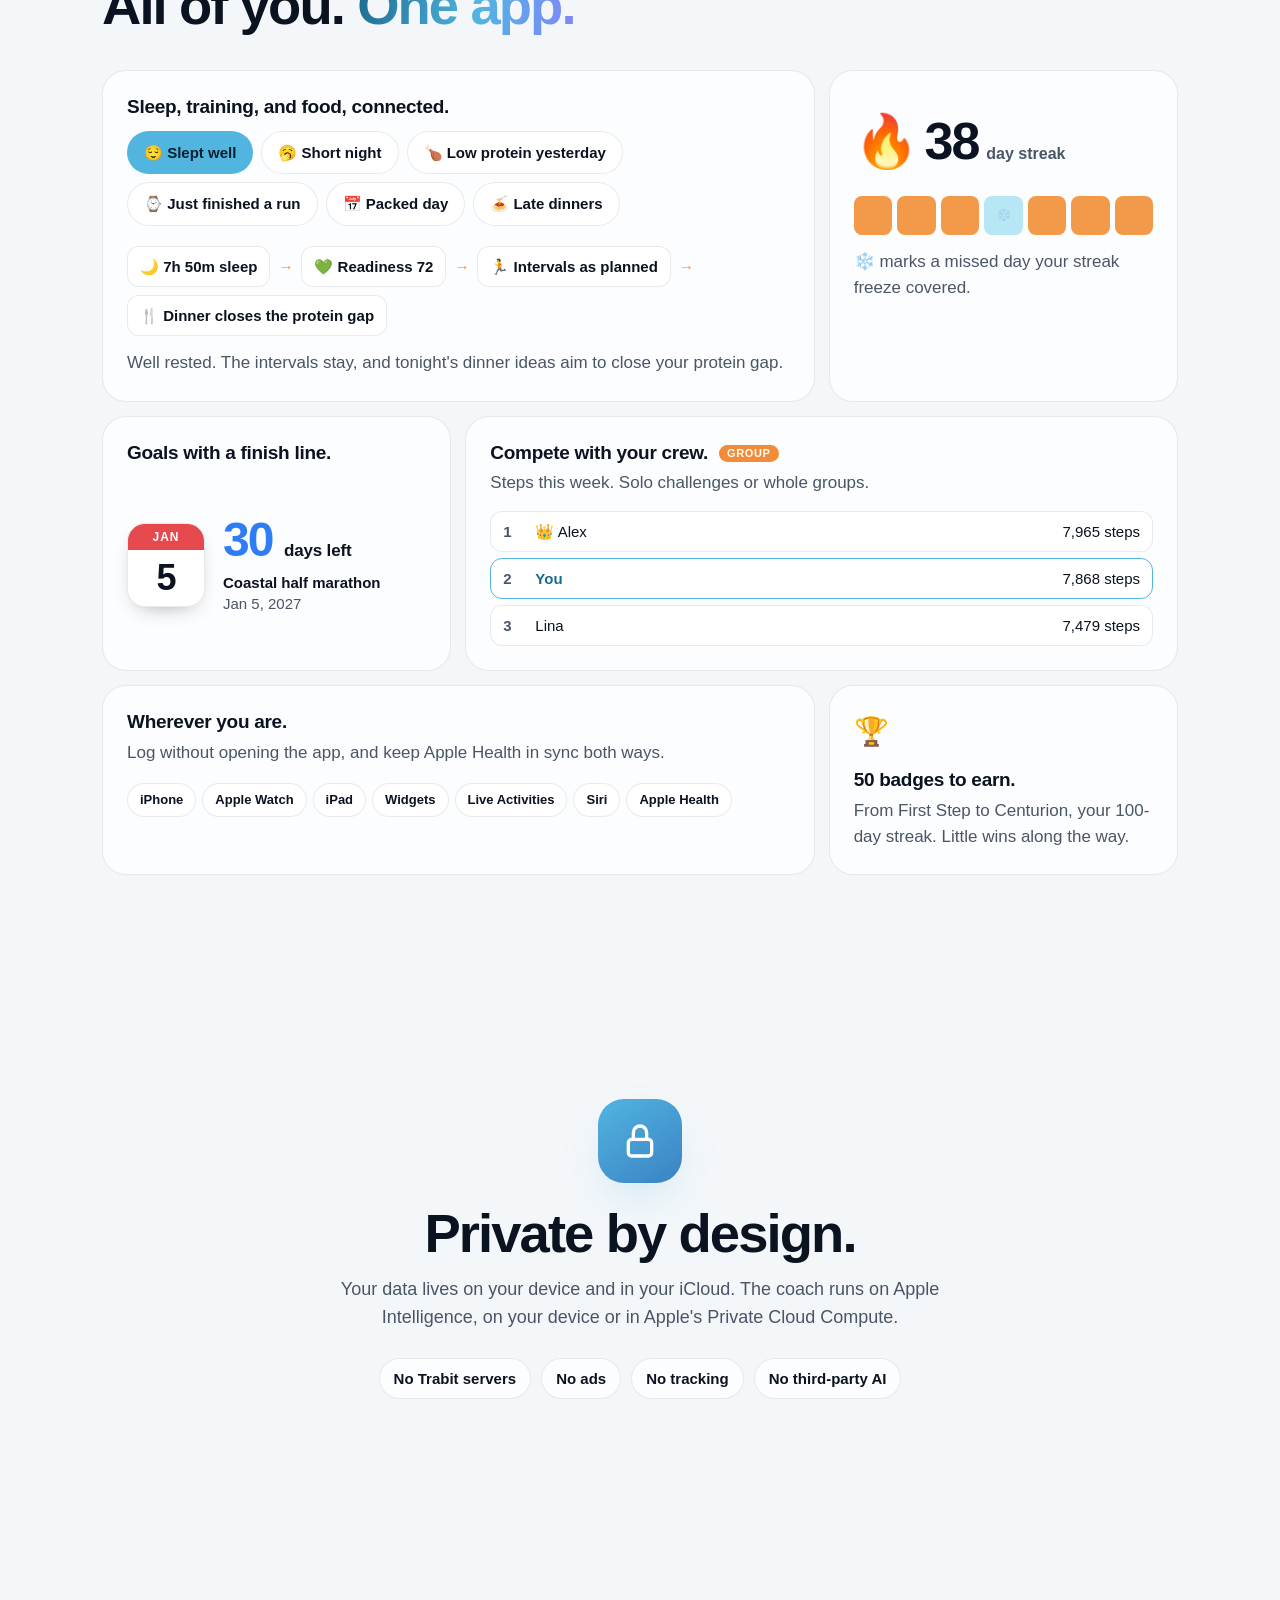
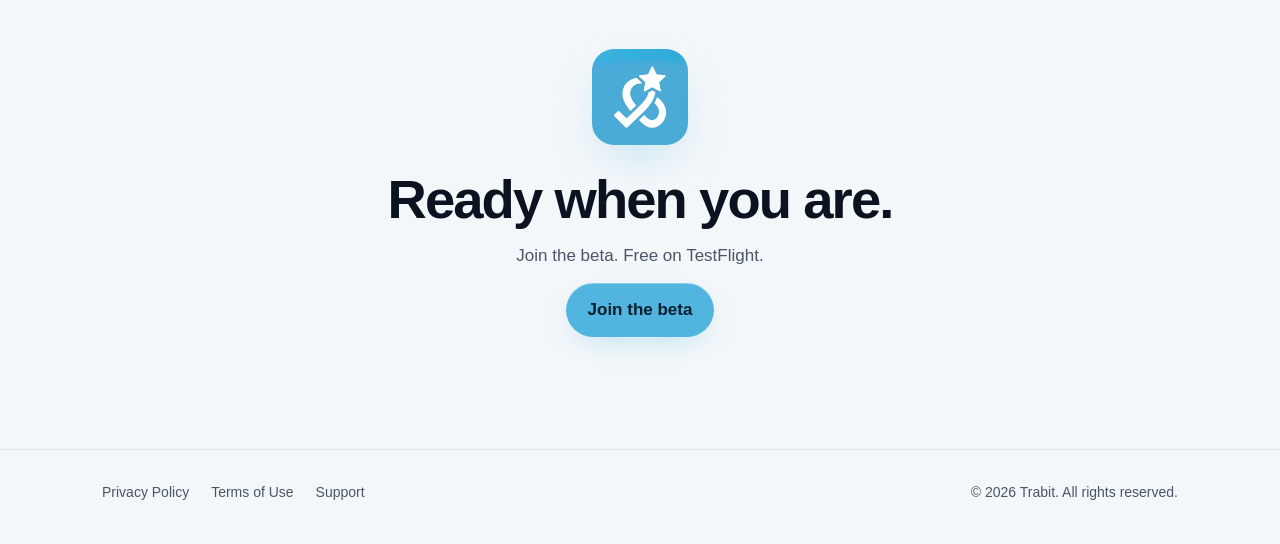
==== commit d5103a55: "Revert the 1.0 launch rewrite (PR #1): back to the site as it was (aa9068f) The owner hadn't asked f" ====
--- a/index.html
+++ b/index.html
@@ -21,8 +21,6 @@
     <meta property="og:image:height" content="630">
     <meta property="og:image:alt" content="Track any habit. Reach any goal. Trabit on iPhone.">
     <meta name="twitter:card" content="summary_large_image">
-    <!-- Smart App Banner. Replace APP_ID with the App Store ID before this goes live. -->
-    <meta name="apple-itunes-app" content="app-id=APP_ID">
     <script>
         document.documentElement.classList.add('js');
         try { var t = localStorage.getItem('theme'); if (t) document.documentElement.dataset.theme = t; } catch (e) {}
@@ -61,14 +59,13 @@
                     <p class="lede">Your own personal coach, right at your fingertips.</p>
                     <p class="sub">Habits, sleep, food, and training in one app. The coach sees the whole picture and plans around your week.</p>
                     <div class="actions">
-                        <!-- Replace APP_ID with the App Store ID before this goes live. -->
-                        <a class="btn btn-primary" href="https://apps.apple.com/app/idAPP_ID">
+                        <a class="btn btn-primary" href="https://testflight.apple.com/join/5uVBSwkq">
                             <svg viewBox="0 0 24 24" aria-hidden="true" fill="currentColor"><path d="M16.37 12.6c-.02-2.3 1.88-3.4 1.96-3.46-1.07-1.56-2.73-1.77-3.32-1.8-1.41-.14-2.76.83-3.47.83-.72 0-1.82-.81-3-.79-1.54.02-2.96.9-3.76 2.28-1.6 2.78-.41 6.9 1.15 9.16.76 1.1 1.67 2.34 2.86 2.3 1.15-.05 1.58-.74 2.97-.74 1.38 0 1.77.74 2.98.72 1.23-.02 2.01-1.12 2.77-2.23.87-1.28 1.23-2.52 1.25-2.58-.03-.01-2.4-.92-2.42-3.65zM14.1 5.84c.63-.77 1.06-1.84.94-2.9-.91.04-2.01.61-2.66 1.37-.58.67-1.09 1.76-.96 2.8 1.02.08 2.05-.51 2.68-1.27z"/></svg>
-                            Download on the App Store
+                            Join the beta
                         </a>
                         <a class="btn btn-ghost" href="#say">Try it here</a>
                     </div>
-                    <p class="note">Free, with no ads or subscriptions. iPhone, Apple Watch, and iPad.</p>
+                    <p class="note">Free on TestFlight. iPhone, Apple Watch, and iPad.</p>
                 </div>
 
                 <div class="phone-stage">
@@ -123,7 +120,7 @@
             <div class="wrap say">
                 <div class="section-head reveal">
                     <h2 id="say-title">Just <span class="grad">say it.</span></h2>
-                    <p>Type like you'd text a friend. Trabit figures out what goes where. In the app, on your Watch, in a notification reply, or from the Share sheet. Or just say "Tell Trabit" to Siri.</p>
+                    <p>Type like you'd text a friend. Trabit figures out what goes where. From the app, a widget, Siri, your Watch, or straight from a notification.</p>
                 </div>
                 <div class="glass say-box reveal">
                     <form class="say-form" id="say-form" autocomplete="off">
@@ -196,7 +193,7 @@
             <div class="wrap">
                 <div class="section-head reveal">
                     <h2 id="food-title">From your receipt<br><span class="grad">to tonight's dinner.</span></h2>
-                    <p>Scan your groceries once. Every evening you get up to three dinner ideas made from what's in your kitchen, sized to the protein you still need today.</p>
+                    <p>Scan your groceries once. Every evening you get a fast, a medium, and a slow dinner made from what's in your kitchen, sized to what your body needs today.</p>
                 </div>
                 <div class="kitchen">
                     <div class="glass panel reveal">
@@ -280,29 +277,29 @@
                     <div class="qcol">
                         <details class="glass q reveal">
                             <summary>How long does it really take to form a habit?</summary>
-                            <p>In one study, a daily habit took a median of 66 days to feel automatic, not the 21 you often hear. From person to person it ranged from 18 to an estimated 254 days. <span class="cite">Lally et al., 2010</span></p>
+                            <p>About 66 days on average, not the 21 you often hear. In the study it ranged from 18 to 254 days. <span class="cite">Lally et al., 2010</span></p>
                         </details>
                         <details class="glass q reveal">
                             <summary>Does missing one day ruin a new habit?</summary>
-                            <p>No. In the same study, missing a single chance to do the habit didn't really slow it down. That's why Trabit streaks forgive one off day, but not two in a row. <span class="cite">Lally et al., 2010</span></p>
-                        </details>
-                        <details class="glass q reveal">
-                            <summary>Why do routines run on autopilot?</summary>
-                            <p>In two diary studies, between a third and a half of everyday actions were done almost daily in the same place, often while people were thinking about something else. A stable setting cues the habit, so it takes little thought. <span class="cite">Wood, Quinn &amp; Kashy, 2002</span></p>
+                            <p>No. A single missed day barely made a difference. That's why Trabit streaks forgive one off day, but not two in a row. <span class="cite">Lally et al., 2010</span></p>
+                        </details>
+                        <details class="glass q reveal">
+                            <summary>Why does environment beat willpower?</summary>
+                            <p>Around 43% of what you do each day runs on autopilot, cued by the same time and place. Change the cue and the habit follows. <span class="cite">Wood, Quinn &amp; Kashy, 2002</span></p>
                         </details>
                     </div>
                     <div class="qcol">
                         <details class="glass q reveal">
                             <summary>Can one habit carry another?</summary>
-                            <p>It can help. An if-then plan, like "after coffee, I stretch", ties a new habit to a cue you already have. Across 94 studies, plans like this had a medium-to-large effect on reaching goals. <span class="cite">Gollwitzer &amp; Sheeran, 2006</span></p>
+                            <p>Yes. Tie a new habit to one you already have, like "after coffee, I stretch", and you're much more likely to follow through. <span class="cite">Gollwitzer &amp; Sheeran, 2006</span></p>
                         </details>
                         <details class="glass q reveal">
                             <summary>Does tracking actually help?</summary>
-                            <p>Yes. Across 138 experiments, getting people to check their progress helped them reach their goals, and it helped more when progress was written down or shared. <span class="cite">Harkin et al., 2016</span></p>
+                            <p>Yes. Across 138 studies, keeping an eye on your progress was one of the most reliable ways to change behavior. <span class="cite">Harkin et al., 2016</span></p>
                         </details>
                         <details class="glass q reveal">
                             <summary>Why do Mondays feel like a fresh start?</summary>
-                            <p>Gym visits, searches for "diet", and new goal commitments all rose after fresh starts, such as a new week, month, or year, a birthday, or a holiday. Use them. <span class="cite">Dai, Milkman &amp; Riis, 2014</span></p>
+                            <p>New weeks, months, and birthdays make people more likely to start working on goals. Use them. <span class="cite">Dai, Milkman &amp; Riis, 2014</span></p>
                         </details>
                     </div>
                 </div>
@@ -339,13 +336,12 @@
                     <div class="glass tile goal-tile reveal">
                         <h3>Goals with a finish line.</h3>
                         <div class="countdown">
-                            <div class="cal" aria-hidden="true"><i id="cal-month">RACE</i><b id="cal-day">🏁</b></div>
+                            <div class="cal" aria-hidden="true"><i id="cal-month">OCT</i><b id="cal-day">25</b></div>
                             <div>
                                 <div class="days"><span id="days-left">30</span> <small>days left</small></div>
-                                <div class="target"><strong>Coastal half marathon</strong><br><span id="target-date">30 days from today</span></div>
+                                <div class="target"><strong>Coastal half marathon</strong><br><span id="target-date">Oct 25, 2026</span></div>
                             </div>
                         </div>
-                        <p style="margin-top:14px">Get goals suggested from your last four weeks, and a banner when you finish one.</p>
                     </div>
                     <div class="glass tile span-2 reveal">
                         <h3>Compete with your crew. <span class="badge">GROUP</span></h3>
@@ -358,7 +354,7 @@
                     </div>
                     <div class="glass tile span-2 reveal">
                         <h3>Wherever you are.</h3>
-                        <p>Tick a habit off from a widget or your Watch. Say "Log 100 pushups on Trabit", or ask Siri how you slept. Steps, workouts, and sleep come in from Apple Health.</p>
+                        <p>Log without opening the app, and keep Apple Health in sync both ways.</p>
                         <div class="pills">
                             <span>iPhone</span><span>Apple Watch</span><span>iPad</span><span>Widgets</span><span>Live Activities</span><span>Siri</span><span>Apple Health</span>
                         </div>
@@ -366,7 +362,7 @@
                     <div class="glass tile reveal">
                         <span class="emoji" aria-hidden="true">🏆</span>
                         <h3>50 badges to earn.</h3>
-                        <p>From First Step to Centurion, your 100-day streak. A banner tells you the moment you earn one.</p>
+                        <p>From First Step to Centurion, your 100-day streak. Little wins along the way.</p>
                     </div>
                 </div>
             </div>
@@ -379,12 +375,12 @@
                     <svg viewBox="0 0 24 24" fill="none" stroke="currentColor" stroke-width="2" stroke-linecap="round" stroke-linejoin="round"><rect x="5" y="11" width="14" height="10" rx="2"/><path d="M8 11V7a4 4 0 0 1 8 0v4"/></svg>
                 </div>
                 <h2 id="privacy-title">Private by design.</h2>
-                <p>Your data lives on your device. Only what you share with friends goes to iCloud. The coach runs on Apple Intelligence, on your device or in Apple's Private Cloud Compute, unless you connect your own AI account and choose what it sees.</p>
+                <p>Your data lives on your device and in your iCloud. The coach runs on Apple Intelligence, on your device or in Apple's Private Cloud Compute.</p>
                 <ul class="facts">
                     <li>No Trabit servers</li>
                     <li>No ads</li>
                     <li>No tracking</li>
-                    <li>Apple AI, unless you add your own</li>
+                    <li>No third-party AI</li>
                 </ul>
             </div>
         </section>
@@ -393,10 +389,8 @@
             <div class="wrap reveal">
                 <img class="icon" src="logos/apple-touch-icon.png" alt="" width="96" height="96" loading="lazy">
                 <h2 id="cta-title">Ready when you are.</h2>
-                <p class="muted">Free on the App Store. No ads, no purchases, no subscriptions.</p>
-                <!-- Replace APP_ID with the App Store ID before this goes live. -->
-                <a class="btn btn-primary" href="https://apps.apple.com/app/idAPP_ID">Download on the App Store</a>
-                <p class="fine" style="margin-top:18px">Want new features early? <a href="https://testflight.apple.com/join/5uVBSwkq">Join the beta on TestFlight</a>.</p>
+                <p class="muted">Join the beta. Free on TestFlight.</p>
+                <a class="btn btn-primary" href="https://testflight.apple.com/join/5uVBSwkq">Join the beta</a>
             </div>
         </section>
     </main>
--- a/home.css
+++ b/home.css
@@ -474,6 +474,16 @@
     .strip { flex-direction: column; align-items: flex-start; gap: 4px; }
     .strip .arrow { transform: rotate(90deg); margin-left: 14px; line-height: 1; }
 }
+.tier { display: inline-block; font-size: 0.75rem; font-weight: 800; letter-spacing: 0.04em; text-transform: uppercase; padding: 3px 10px; border-radius: 999px; margin-bottom: 8px; }
+.tier.fast { background: rgba(34, 197, 94, 0.15); color: #15803D; }
+.tier.medium { background: rgba(81, 181, 224, 0.18); color: var(--accent-ink); }
+.tier.slow { background: rgba(255, 138, 61, 0.18); color: #B45309; }
+:root[data-theme="dark"] .tier.fast { color: #4ADE80; }
+:root[data-theme="dark"] .tier.slow { color: #FDBA74; }
+@media (prefers-color-scheme: dark) {
+    :root:not([data-theme="light"]) .tier.fast { color: #4ADE80; }
+    :root:not([data-theme="light"]) .tier.slow { color: #FDBA74; }
+}
 .pantry li { padding: 8px 12px; }
 @media (min-width: 560px) and (max-width: 899px) { .pantry { grid-template-columns: 1fr 1fr; } }
 .pantry .pantry-hint { grid-column: 1 / -1; }
